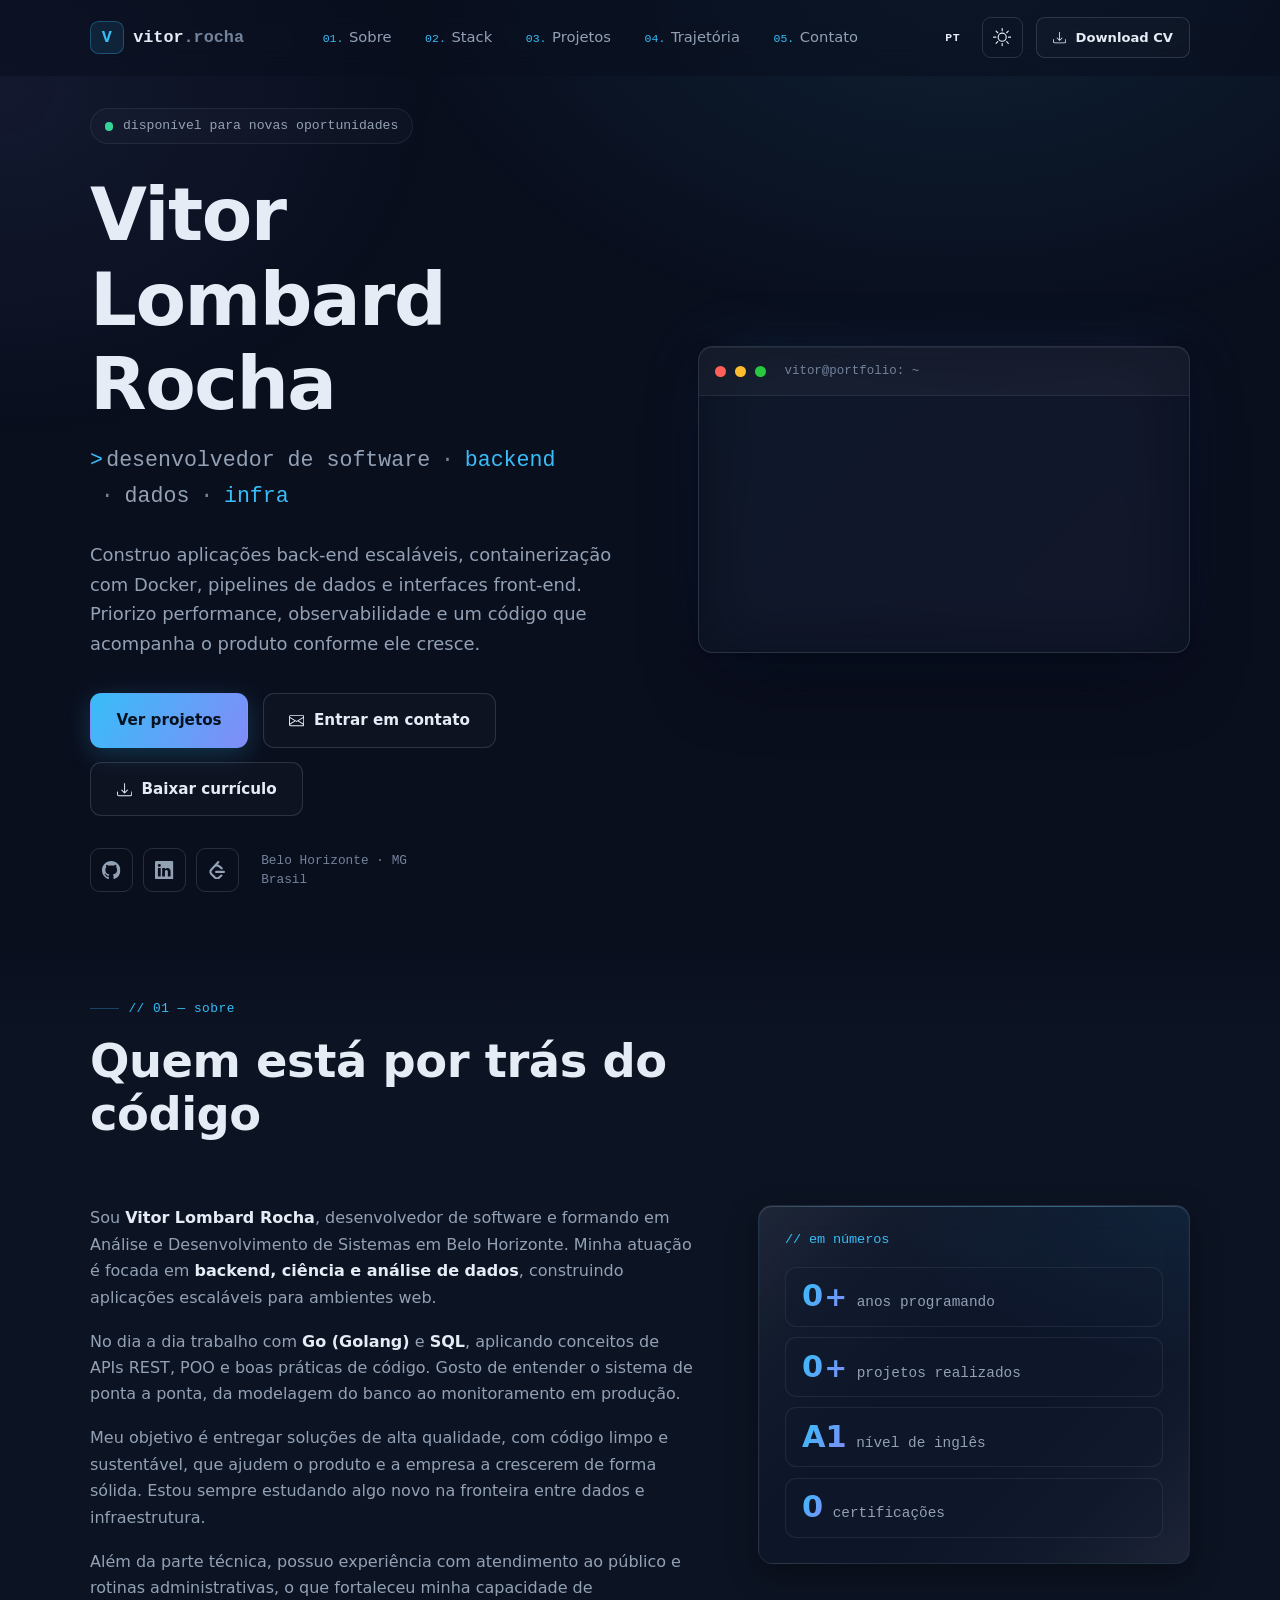
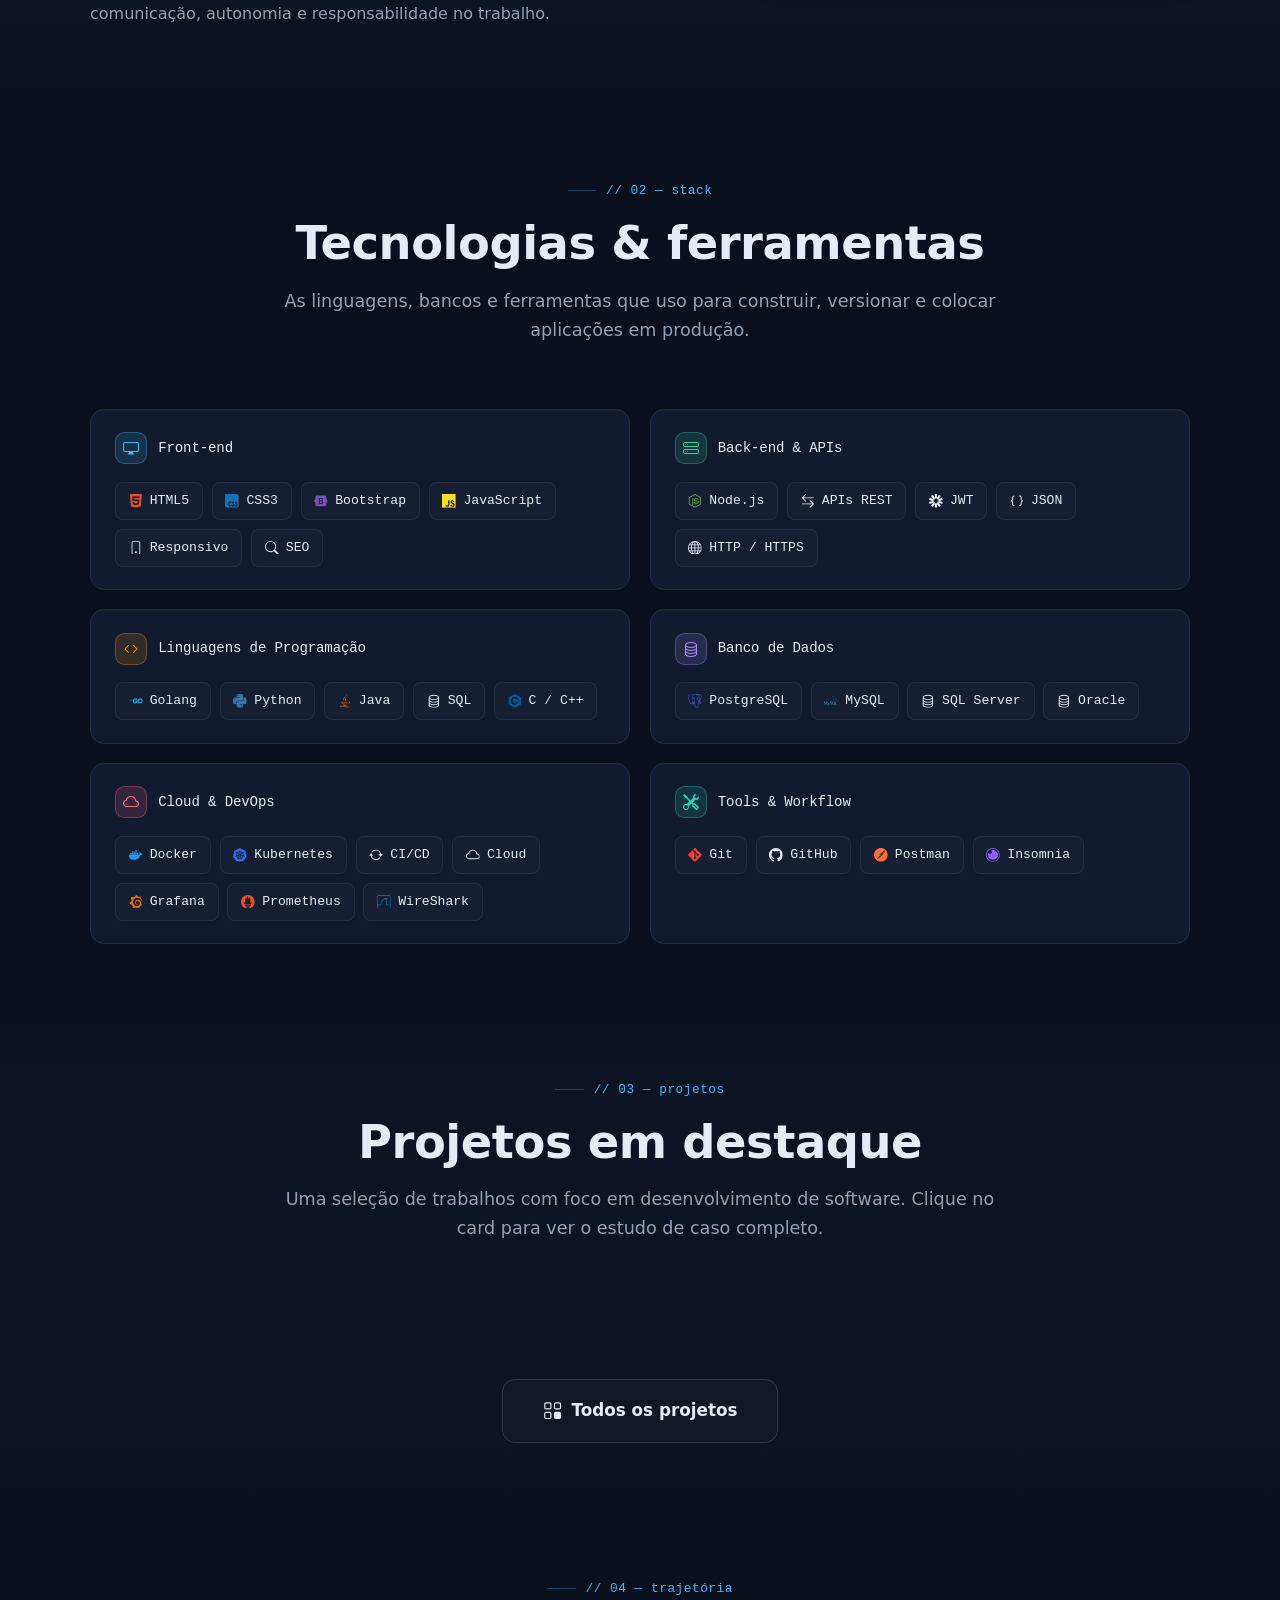
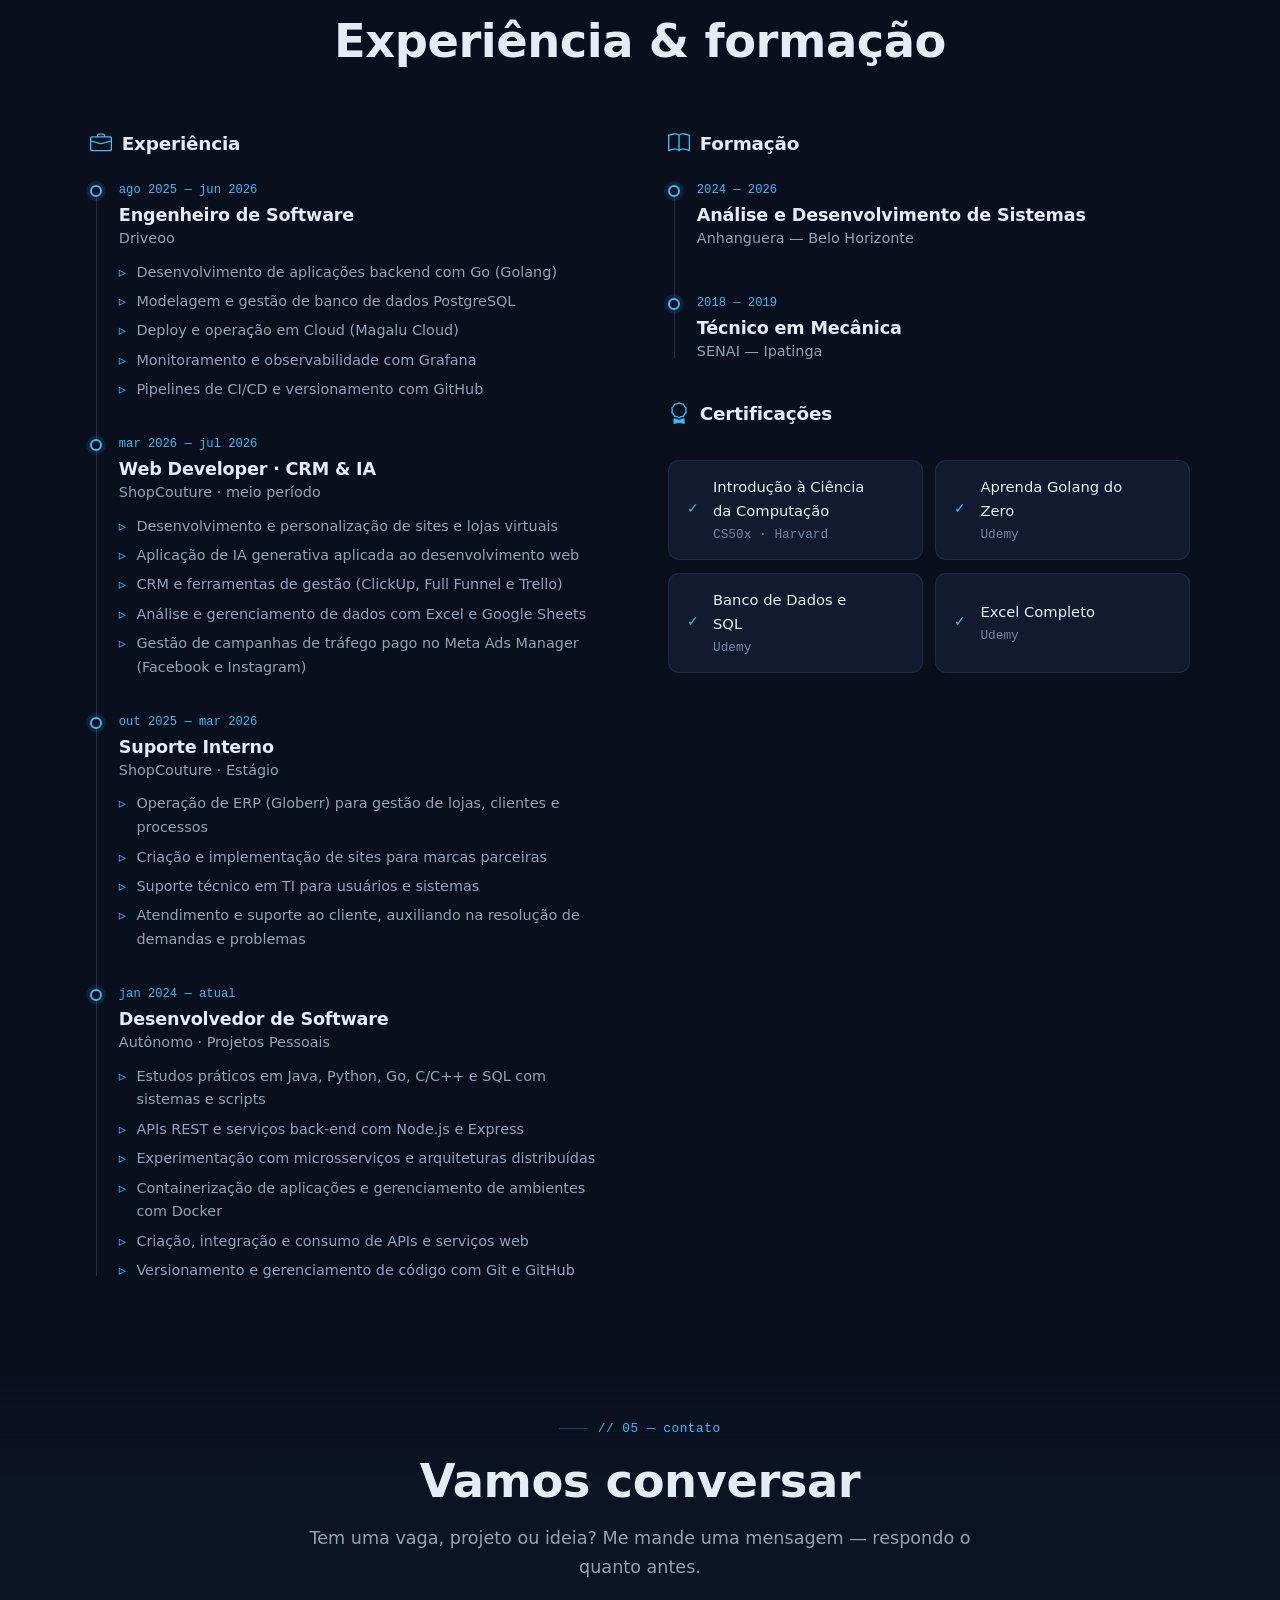
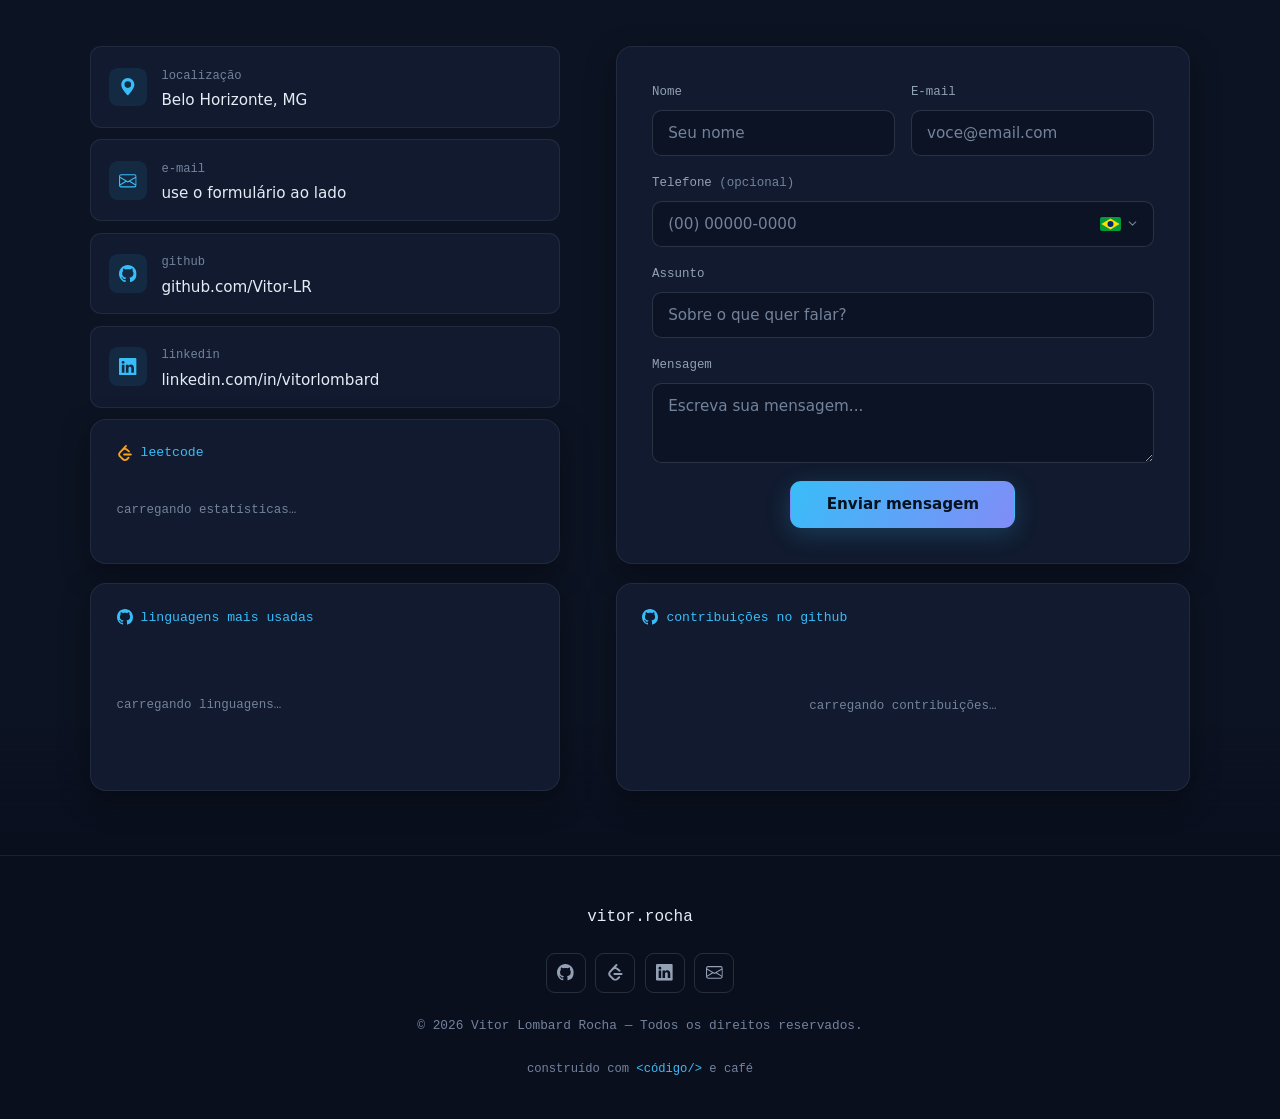
==== index.html @ ed498ab5 "transicao entre paginas e limpeza de codigo" ====
<!DOCTYPE html>
<html lang="pt-BR">

<head>
    <meta charset="UTF-8">
    <meta name="viewport" content="width=device-width, initial-scale=1.0">
    <meta name="theme-color" content="#0A0F1E">
    <!-- Aplica o tema salvo antes de pintar a página (evita "flash") -->
    <script>(function () { try { if (localStorage.getItem('theme') === 'light') { document.documentElement.setAttribute('data-theme', 'light'); } } catch (e) { } })();</script>
    <meta name="description"
        content="Vitor Lombard Rocha — Desenvolvedor de software com foco em backend, dados e infraestrutura. Go, Python, PostgreSQL, Docker, CI/CD e Cloud. Veja projetos e entre em contato.">
    <meta name="author" content="Vitor Lombard Rocha">

    <!-- Open Graph (preview ao compartilhar). Troque a URL/imagem ao publicar. -->
    <meta property="og:title" content="Vitor Lombard Rocha — Desenvolvedor Backend">
    <meta property="og:description" content="Conheça meus projetos e entre em contato.">
    <meta property="og:type" content="website">
    <meta property="og:locale" content="pt_BR">
    <meta property="og:url" content="https://www.vitorlombard.com.br/">
    <meta property="og:image" content="https://www.vitorlombard.com.br/assets/img/og.png">
    <meta property="og:image:width" content="1200">
    <meta property="og:image:height" content="630">
    <meta property="og:image:alt" content="Vitor Lombard Rocha — Desenvolvedor Backend">
    <meta name="twitter:card" content="summary_large_image">

    <title>Vitor Lombard Rocha — Desenvolvedor Backend</title>

    <!-- Favicon: troque por um .png/.svg seu na pasta assets/img -->
    <link rel="icon" type="image/png" href="assets/img/favicon.png">
    <link rel="apple-touch-icon" href="assets/img/apple-touch-icon.png">
    <!-- TROCAR o domínio ao publicar -->
    <link rel="canonical" href="https://www.vitorlombard.com.br/">

    <!-- Fontes: Space Grotesk (display) · Inter (corpo) · JetBrains Mono (código) -->
    <!-- Fontes auto-hospedadas: preload só dos pesos críticos da dobra -->
    <link rel="preload" href="assets/fonts/space-grotesk-700.woff2" as="font" type="font/woff2" crossorigin>
    <link rel="preload" href="assets/fonts/inter-400.woff2" as="font" type="font/woff2" crossorigin>
    <link rel="preload" href="assets/fonts/jetbrains-mono-600.woff2" as="font" type="font/woff2" crossorigin>

    <link rel="stylesheet" href="assets/css/style.css">
    <!-- Transição entre páginas: fica no <head> e SEM defer de propósito.
         O evento pagereveal dispara no primeiro render da página; um script
         com defer pode rodar depois disso e perder o evento. -->
    <script src="assets/js/page-transitions.js"></script>

    <!-- Dados estruturados (SEO rico) — schema.org/Person -->
    <script type="application/ld+json">
{
    "@context": "https://schema.org",
    "@type": "Person",
    "name": "Vitor Lombard Rocha",
    "url": "https://www.vitorlombard.com.br/",
    "image": "https://www.vitorlombard.com.br/assets/img/og.png",
    "jobTitle": "Desenvolvedor de Software (Backend)",
    "description": "Desenvolvedor de software com foco em backend, dados e infraestrutura. Go, Python, PostgreSQL, Docker, CI/CD e Cloud.",
    "address": {
        "@type": "PostalAddress",
        "addressLocality": "Belo Horizonte",
        "addressRegion": "MG",
        "addressCountry": "BR"
    },
    "alumniOf": {
        "@type": "CollegeOrUniversity",
        "name": "Anhanguera — Belo Horizonte"
    },
    "knowsAbout": [
        "Go",
        "PostgreSQL",
        "Docker",
        "Kubernetes",
        "CI/CD",
        "Cloud",
        "Grafana",
        "Prometheus",
        "Python",
        "SQL"
    ],
    "sameAs": [
        "https://github.com/Vitor-LR",
        "https://www.linkedin.com/in/vitorlombard/",
        "https://leetcode.com/u/Vitor-LR/"
    ]
}
    </script>
</head>

<body>

    <!-- ============================================================
         SPRITE SVG — ícones reutilizáveis via <use href="#i-...">.
         Definidos uma vez; evita biblioteca de ícones externa.
         (Paths: Bootstrap Icons / Lucide, MIT.)
         ============================================================ -->
    <svg width="0" height="0" style="position:absolute" aria-hidden="true" focusable="false">
        <symbol id="i-list" viewBox="0 0 16 16">
            <path fill="currentColor"
                d="M2.5 12a.5.5 0 0 1 .5-.5h10a.5.5 0 0 1 0 1H3a.5.5 0 0 1-.5-.5m0-4a.5.5 0 0 1 .5-.5h10a.5.5 0 0 1 0 1H3a.5.5 0 0 1-.5-.5m0-4a.5.5 0 0 1 .5-.5h10a.5.5 0 0 1 0 1H3a.5.5 0 0 1-.5-.5" />
        </symbol>
        <symbol id="i-x" viewBox="0 0 16 16">
            <path fill="currentColor"
                d="M4.646 4.646a.5.5 0 0 1 .708 0L8 7.293l2.646-2.647a.5.5 0 0 1 .708.708L8.707 8l2.647 2.646a.5.5 0 0 1-.708.708L8 8.707l-2.646 2.647a.5.5 0 0 1-.708-.708L7.293 8 4.646 5.354a.5.5 0 0 1 0-.708" />
        </symbol>
        <symbol id="i-check" viewBox="0 0 16 16">
            <path fill="currentColor"
                d="M13.854 3.646a.5.5 0 0 1 0 .708l-7 7a.5.5 0 0 1-.708 0l-3.5-3.5a.5.5 0 1 1 .708-.708L6.5 10.293l6.646-6.647a.5.5 0 0 1 .708 0" />
        </symbol>
        <symbol id="i-github" viewBox="0 0 16 16">
            <path fill="currentColor"
                d="M8 0C3.58 0 0 3.58 0 8c0 3.54 2.29 6.53 5.47 7.59.4.07.55-.17.55-.38 0-.19-.01-.82-.01-1.49-2.01.37-2.53-.49-2.69-.94-.09-.23-.48-.94-.82-1.13-.28-.15-.68-.52-.01-.53.63-.01 1.08.58 1.23.82.72 1.21 1.87.87 2.33.66.07-.52.28-.87.51-1.07-1.78-.2-3.64-.89-3.64-3.95 0-.87.31-1.59.82-2.15-.08-.2-.36-1.02.08-2.12 0 0 .67-.21 2.2.82.64-.18 1.32-.27 2-.27.68 0 1.36.09 2 .27 1.53-1.04 2.2-.82 2.2-.82.44 1.1.16 1.92.08 2.12.51.56.82 1.27.82 2.15 0 3.07-1.87 3.75-3.65 3.95.29.25.54.73.54 1.48 0 1.07-.01 1.93-.01 2.2 0 .21.15.46.55.38A8.01 8.01 0 0 0 16 8c0-4.42-3.58-8-8-8" />
        </symbol>
        <symbol id="i-linkedin" viewBox="0 0 16 16">
            <path fill="currentColor"
                d="M0 1.146C0 .513.526 0 1.175 0h13.65C15.474 0 16 .513 16 1.146v13.708c0 .633-.526 1.146-1.175 1.146H1.175C.526 16 0 15.487 0 14.854zm4.943 12.248V6.169H2.542v7.225zm-1.2-8.212c.837 0 1.358-.554 1.358-1.248-.015-.709-.52-1.248-1.342-1.248S2.4 3.226 2.4 3.934c0 .694.521 1.248 1.327 1.248zm4.908 8.212V9.359c0-.216.016-.432.08-.586.173-.431.568-.878 1.232-.878.869 0 1.216.662 1.216 1.634v3.865h2.401V9.25c0-2.22-1.184-3.252-2.764-3.252-1.274 0-1.845.7-2.165 1.193v.025h-.016l.016-.025V6.169h-2.4c.03.678 0 7.225 0 7.225z" />
        </symbol>
        <symbol id="i-whatsapp" viewBox="0 0 16 16">
            <path fill="currentColor"
                d="M13.601 2.326A7.85 7.85 0 0 0 7.994 0C3.627 0 .068 3.558.064 7.926c0 1.399.366 2.76 1.057 3.965L0 16l4.204-1.102a7.9 7.9 0 0 0 3.79.965h.004c4.368 0 7.926-3.558 7.93-7.93A7.9 7.9 0 0 0 13.6 2.326zM7.994 14.521a6.6 6.6 0 0 1-3.356-.92l-.24-.144-2.494.654.666-2.433-.156-.251a6.56 6.56 0 0 1-1.007-3.505c0-3.626 2.957-6.584 6.591-6.584a6.56 6.56 0 0 1 4.66 1.931 6.56 6.56 0 0 1 1.928 4.66c-.004 3.639-2.961 6.592-6.592 6.592m3.615-4.934c-.197-.099-1.17-.578-1.353-.646-.182-.065-.315-.099-.445.099-.133.197-.513.646-.627.775-.114.133-.232.148-.43.05-.197-.1-.836-.308-1.592-.985-.59-.525-.985-1.175-1.103-1.372-.114-.198-.011-.304.088-.403.087-.088.197-.232.296-.346.1-.114.133-.198.198-.33.065-.134.034-.248-.015-.347-.05-.099-.444-1.073-.612-1.468-.16-.389-.323-.335-.445-.34-.114-.007-.247-.007-.38-.007a.73.73 0 0 0-.529.247c-.182.198-.691.677-.691 1.651 0 .974.71 1.916.81 2.049.098.133 1.394 2.132 3.383 2.992.47.205.84.326 1.129.418.475.152.904.129 1.246.08.38-.058 1.171-.48 1.338-.943.164-.464.164-.86.114-.943-.049-.084-.182-.133-.38-.232" />
        </symbol>
        <symbol id="i-envelope" viewBox="0 0 16 16">
            <path fill="currentColor"
                d="M0 4a2 2 0 0 1 2-2h12a2 2 0 0 1 2 2v8a2 2 0 0 1-2 2H2a2 2 0 0 1-2-2zm2-1a1 1 0 0 0-1 1v.217l7 4.2 7-4.2V4a1 1 0 0 0-1-1zm13 2.383-4.708 2.825L15 11.105zm-.034 6.876-5.64-3.471L8 9.583l-1.326-.795-5.64 3.47A1 1 0 0 0 2 13h12a1 1 0 0 0 .966-.741M1 11.105l4.708-2.897L1 5.383z" />
        </symbol>
        <symbol id="i-arrow-up-right" viewBox="0 0 16 16">
            <path fill="currentColor" fill-rule="evenodd"
                d="M14 2.5a.5.5 0 0 0-.5-.5h-6a.5.5 0 0 0 0 1h4.793L2.146 13.146a.5.5 0 0 0 .708.708L13 3.707V8.5a.5.5 0 0 0 1 0z" />
        </symbol>
        <symbol id="i-arrow-left" viewBox="0 0 16 16">
            <path fill="currentColor" fill-rule="evenodd"
                d="M15 8a.5.5 0 0 0-.5-.5H2.707l3.147-3.146a.5.5 0 1 0-.708-.708l-4 4a.5.5 0 0 0 0 .708l4 4a.5.5 0 0 0 .708-.708L2.707 8.5H14.5A.5.5 0 0 0 15 8" />
        </symbol>
        <symbol id="i-download" viewBox="0 0 16 16">
            <path fill="currentColor"
                d="M.5 9.9a.5.5 0 0 1 .5.5v2.5a1 1 0 0 0 1 1h12a1 1 0 0 0 1-1v-2.5a.5.5 0 0 1 1 0v2.5a2 2 0 0 1-2 2H2a2 2 0 0 1-2-2v-2.5a.5.5 0 0 1 .5-.5" />
            <path fill="currentColor"
                d="M7.646 11.854a.5.5 0 0 0 .708 0l3-3a.5.5 0 0 0-.708-.708L8.5 10.293V1.5a.5.5 0 0 0-1 0v8.793L5.354 8.146a.5.5 0 1 0-.708.708z" />
        </symbol>
        <symbol id="i-code" viewBox="0 0 16 16">
            <path fill="currentColor"
                d="M5.854 4.854a.5.5 0 1 0-.708-.708l-3.5 3.5a.5.5 0 0 0 0 .708l3.5 3.5a.5.5 0 0 0 .708-.708L2.707 8zm4.292 0a.5.5 0 0 1 .708-.708l3.5 3.5a.5.5 0 0 1 0 .708l-3.5 3.5a.5.5 0 0 1-.708-.708L13.293 8z" />
        </symbol>
        <symbol id="i-sun" viewBox="0 0 16 16">
            <path fill="currentColor"
                d="M8 11a3 3 0 1 1 0-6 3 3 0 0 1 0 6m0 1a4 4 0 1 0 0-8 4 4 0 0 0 0 8M8 0a.5.5 0 0 1 .5.5v2a.5.5 0 0 1-1 0v-2A.5.5 0 0 1 8 0m0 13a.5.5 0 0 1 .5.5v2a.5.5 0 0 1-1 0v-2A.5.5 0 0 1 8 13m8-5a.5.5 0 0 1-.5.5h-2a.5.5 0 0 1 0-1h2a.5.5 0 0 1 .5.5M3 8a.5.5 0 0 1-.5.5h-2a.5.5 0 0 1 0-1h2A.5.5 0 0 1 3 8m10.657-5.657a.5.5 0 0 1 0 .707l-1.414 1.415a.5.5 0 1 1-.707-.708l1.414-1.414a.5.5 0 0 1 .707 0m-9.193 9.193a.5.5 0 0 1 0 .707L3.05 13.657a.5.5 0 0 1-.707-.707l1.414-1.414a.5.5 0 0 1 .707 0m9.193 2.121a.5.5 0 0 1-.707 0l-1.414-1.414a.5.5 0 0 1 .707-.707l1.414 1.414a.5.5 0 0 1 0 .707M4.464 4.465a.5.5 0 0 1-.707 0L2.343 3.05a.5.5 0 1 1 .707-.707l1.414 1.414a.5.5 0 0 1 0 .708" />
        </symbol>
        <symbol id="i-moon" viewBox="0 0 16 16">
            <path fill="currentColor"
                d="M6 .278a.77.77 0 0 1 .08.858 7.2 7.2 0 0 0-.878 3.46c0 4.021 3.278 7.277 7.318 7.277q.792-.001 1.533-.16a.79.79 0 0 1 .81.316.73.73 0 0 1-.031.893A8.35 8.35 0 0 1 8.344 16C3.734 16 0 12.286 0 7.71 0 4.266 2.114 1.312 5.124.06A.75.75 0 0 1 6 .278M4.858 1.311A7.27 7.27 0 0 0 1.025 7.71c0 4.02 3.279 7.276 7.319 7.276a7.32 7.32 0 0 0 5.205-2.162q-.506.063-1.029.063c-4.61 0-8.343-3.714-8.343-8.29 0-1.167.242-2.278.681-3.286" />
            <path fill="currentColor"
                d="M10.794 3.148a.217.217 0 0 1 .412 0l.387 1.162c.173.518.579.924 1.097 1.097l1.162.387a.217.217 0 0 1 0 .412l-1.162.387a1.73 1.73 0 0 0-1.097 1.097l-.387 1.162a.217.217 0 0 1-.412 0l-.387-1.162A1.73 1.73 0 0 0 9.31 6.593l-1.162-.387a.217.217 0 0 1 0-.412l1.162-.387a1.73 1.73 0 0 0 1.097-1.097zM13.863.099a.145.145 0 0 1 .274 0l.258.774c.115.346.386.617.732.732l.774.258a.145.145 0 0 1 0 .274l-.774.258a1.16 1.16 0 0 0-.732.732l-.258.774a.145.145 0 0 1-.274 0l-.258-.774a1.16 1.16 0 0 0-.732-.732l-.774-.258a.145.145 0 0 1 0-.274l.774-.258c.346-.115.617-.386.732-.732z" />
        </symbol>
        <symbol id="i-book" viewBox="0 0 16 16">
            <path fill="currentColor"
                d="M1 2.828c.885-.37 2.154-.769 3.388-.893 1.33-.134 2.458.063 3.112.752v9.746c-.935-.53-2.12-.603-3.213-.493-1.18.12-2.37.461-3.287.811zm7.5-.141c.654-.689 1.782-.886 3.112-.752 1.234.124 2.503.523 3.388.893v9.923c-.918-.35-2.107-.692-3.287-.81-1.094-.111-2.278-.039-3.213.492zM8 1.783C7.015.936 5.587.81 4.287.94c-1.514.153-3.042.672-3.994 1.105A.5.5 0 0 0 0 2.5v11a.5.5 0 0 0 .707.455c.882-.4 2.303-.881 3.68-1.02 1.409-.142 2.59.087 3.223.877a.5.5 0 0 0 .78 0c.633-.79 1.814-1.019 3.222-.877 1.378.139 2.8.62 3.681 1.02A.5.5 0 0 0 16 13.5v-11a.5.5 0 0 0-.293-.455c-.952-.433-2.48-.952-3.994-1.105C10.413.809 8.985.936 8 1.783" />
        </symbol>
        <symbol id="i-briefcase" viewBox="0 0 16 16">
            <path fill="currentColor"
                d="M6.5 1A1.5 1.5 0 0 0 5 2.5V3H1.5A1.5 1.5 0 0 0 0 4.5v8A1.5 1.5 0 0 0 1.5 14h13a1.5 1.5 0 0 0 1.5-1.5v-8A1.5 1.5 0 0 0 14.5 3H11v-.5A1.5 1.5 0 0 0 9.5 1zm0 1h3a.5.5 0 0 1 .5.5V3H6v-.5a.5.5 0 0 1 .5-.5m1.886 6.914L15 7.151V12.5a.5.5 0 0 1-.5.5h-13a.5.5 0 0 1-.5-.5V7.15l6.614 1.764a1.5 1.5 0 0 0 .772 0M1.5 4h13a.5.5 0 0 1 .5.5v1.616L8.129 7.948a.5.5 0 0 1-.258 0L1 6.116V4.5a.5.5 0 0 1 .5-.5" />
        </symbol>
        <symbol id="i-award" viewBox="0 0 16 16">
            <path fill="currentColor"
                d="M9.669.864 8 0 6.331.864l-1.858.282-.842 1.68-1.337 1.32L2.6 6l-.306 1.854 1.337 1.32.842 1.68 1.858.282L8 12l1.669-.864 1.858-.282.842-1.68 1.337-1.32L13.4 6l.306-1.854-1.337-1.32-.842-1.68zm1.196 1.193.684 1.365 1.086 1.072L12.387 6l.248 1.506-1.086 1.072-.684 1.365-1.51.229L8 10.874l-1.355-.702-1.51-.229-.684-1.365-1.086-1.072L3.614 6l-.25-1.506 1.087-1.072.684-1.365 1.51-.229L8 1.126l1.356.702z" />
            <path fill="currentColor" d="M4 11.794V16l4-1 4 1v-4.206l-2.018.306L8 13.126 6.018 12.1z" />
        </symbol>
        <symbol id="i-geo" viewBox="0 0 16 16">
            <path fill="currentColor"
                d="M8 16s6-5.686 6-10A6 6 0 0 0 2 6c0 4.314 6 10 6 10m0-7a3 3 0 1 1 0-6 3 3 0 0 1 0 6" />
        </symbol>
        <symbol id="i-grid" viewBox="0 0 16 16">
            <path fill="currentColor"
                d="M1 2.5A1.5 1.5 0 0 1 2.5 1h3A1.5 1.5 0 0 1 7 2.5v3A1.5 1.5 0 0 1 5.5 7h-3A1.5 1.5 0 0 1 1 5.5zM2.5 2a.5.5 0 0 0-.5.5v3a.5.5 0 0 0 .5.5h3a.5.5 0 0 0 .5-.5v-3a.5.5 0 0 0-.5-.5zM9 2.5A1.5 1.5 0 0 1 10.5 1h3A1.5 1.5 0 0 1 15 2.5v3A1.5 1.5 0 0 1 13.5 7h-3A1.5 1.5 0 0 1 9 5.5zm1.5-.5a.5.5 0 0 0-.5.5v3a.5.5 0 0 0 .5.5h3a.5.5 0 0 0 .5-.5v-3a.5.5 0 0 0-.5-.5zM1 10.5A1.5 1.5 0 0 1 2.5 9h3A1.5 1.5 0 0 1 7 10.5v3A1.5 1.5 0 0 1 5.5 15h-3A1.5 1.5 0 0 1 1 13.5zm1.5-.5a.5.5 0 0 0-.5.5v3a.5.5 0 0 0 .5.5h3a.5.5 0 0 0 .5-.5v-3a.5.5 0 0 0-.5-.5zM9 10.5A1.5 1.5 0 0 1 10.5 9h3a1.5 1.5 0 0 1 1.5 1.5v3a1.5 1.5 0 0 1-1.5 1.5h-3A1.5 1.5 0 0 1 9 13.5z" />
        </symbol>
        <!-- Logos de tecnologias (Simple Icons, CC0) -->
        <symbol id="si-go" viewBox="0 0 24 24">
            <path fill="currentColor"
                d="M1.811 10.231c-.047 0-.058-.023-.035-.059l.246-.315c.023-.035.081-.058.128-.058h4.172c.046 0 .058.035.035.07l-.199.303c-.023.036-.082.07-.117.07zM.047 11.306c-.047 0-.059-.023-.035-.058l.245-.316c.023-.035.082-.058.129-.058h5.328c.047 0 .07.035.058.07l-.093.28c-.012.047-.058.07-.105.07zm2.828 1.075c-.047 0-.059-.035-.035-.07l.163-.292c.023-.035.07-.07.117-.07h2.337c.047 0 .07.035.07.082l-.023.28c0 .047-.047.082-.082.082zm12.129-2.36c-.736.187-1.239.327-1.963.514-.176.046-.187.058-.34-.117-.174-.199-.303-.327-.548-.444-.737-.362-1.45-.257-2.115.175-.795.514-1.204 1.274-1.192 2.22.011.935.654 1.706 1.577 1.835.795.105 1.46-.175 1.987-.77.105-.13.198-.27.315-.434H10.47c-.245 0-.304-.152-.222-.35.152-.362.432-.97.596-1.274a.315.315 0 01.292-.187h4.253c-.023.316-.023.631-.07.947a4.983 4.983 0 01-.958 2.29c-.841 1.11-1.94 1.8-3.33 1.986-1.145.152-2.209-.07-3.143-.77-.865-.655-1.356-1.52-1.484-2.595-.152-1.274.222-2.419.993-3.424.83-1.086 1.928-1.776 3.272-2.02 1.098-.2 2.15-.07 3.096.571.62.41 1.063.97 1.356 1.648.07.105.023.164-.117.2m3.868 6.461c-1.064-.024-2.034-.328-2.852-1.029a3.665 3.665 0 01-1.262-2.255c-.21-1.32.152-2.489.947-3.529.853-1.122 1.881-1.706 3.272-1.95 1.192-.21 2.314-.095 3.33.595.923.63 1.496 1.484 1.648 2.605.198 1.578-.257 2.863-1.344 3.962-.771.783-1.718 1.273-2.805 1.495-.315.06-.63.07-.934.106zm2.78-4.72c-.011-.153-.011-.27-.034-.387-.21-1.157-1.274-1.81-2.384-1.554-1.087.245-1.788.935-2.045 2.033-.21.912.234 1.835 1.075 2.21.643.28 1.285.244 1.905-.07.923-.48 1.425-1.228 1.484-2.233z" />
        </symbol>
        <symbol id="si-python" viewBox="0 0 24 24">
            <path fill="currentColor"
                d="M14.25.18l.9.2.73.26.59.3.45.32.34.34.25.34.16.33.1.3.04.26.02.2-.01.13V8.5l-.05.63-.13.55-.21.46-.26.38-.3.31-.33.25-.35.19-.35.14-.33.1-.3.07-.26.04-.21.02H8.77l-.69.05-.59.14-.5.22-.41.27-.33.32-.27.35-.2.36-.15.37-.1.35-.07.32-.04.27-.02.21v3.06H3.17l-.21-.03-.28-.07-.32-.12-.35-.18-.36-.26-.36-.36-.35-.46-.32-.59-.28-.73-.21-.88-.14-1.05-.05-1.23.06-1.22.16-1.04.24-.87.32-.71.36-.57.4-.44.42-.33.42-.24.4-.16.36-.1.32-.05.24-.01h.16l.06.01h8.16v-.83H6.18l-.01-2.75-.02-.37.05-.34.11-.31.17-.28.25-.26.31-.23.38-.2.44-.18.51-.15.58-.12.64-.1.71-.06.77-.04.84-.02 1.27.05zm-6.3 1.98l-.23.33-.08.41.08.41.23.34.33.22.41.09.41-.09.33-.22.23-.34.08-.41-.08-.41-.23-.33-.33-.22-.41-.09-.41.09zm13.09 3.95l.28.06.32.12.35.18.36.27.36.35.35.47.32.59.28.73.21.88.14 1.04.05 1.23-.06 1.23-.16 1.04-.24.86-.32.71-.36.57-.4.45-.42.33-.42.24-.4.16-.36.09-.32.05-.24.02-.16-.01h-8.22v.82h5.84l.01 2.76.02.36-.05.34-.11.31-.17.29-.25.25-.31.24-.38.2-.44.17-.51.15-.58.13-.64.09-.71.07-.77.04-.84.01-1.27-.04-1.07-.14-.9-.2-.73-.25-.59-.3-.45-.33-.34-.34-.25-.34-.16-.33-.1-.3-.04-.25-.02-.2.01-.13v-5.34l.05-.64.13-.54.21-.46.26-.38.3-.32.33-.24.35-.2.35-.14.33-.1.3-.06.26-.04.21-.02.13-.01h5.84l.69-.05.59-.14.5-.21.41-.28.33-.32.27-.35.2-.36.15-.36.1-.35.07-.32.04-.28.02-.21V6.07h2.09l.14.01zm-6.47 14.25l-.23.33-.08.41.08.41.23.33.33.23.41.08.41-.08.33-.23.23-.33.08-.41-.08-.41-.23-.33-.33-.23-.41-.08-.41.08z" />
        </symbol>
        <symbol id="si-javascript" viewBox="0 0 24 24">
            <path fill="currentColor"
                d="M0 0h24v24H0V0zm22.034 18.276c-.175-1.095-.888-2.015-3.003-2.873-.736-.345-1.554-.585-1.797-1.14-.091-.33-.105-.51-.046-.705.15-.646.915-.84 1.515-.66.39.12.75.42.976.9 1.034-.676 1.034-.676 1.755-1.125-.27-.42-.404-.601-.586-.78-.63-.705-1.469-1.065-2.834-1.034l-.705.089c-.676.165-1.32.525-1.71 1.005-1.14 1.291-.811 3.541.569 4.471 1.365 1.02 3.361 1.244 3.616 2.205.24 1.17-.87 1.545-1.966 1.41-.811-.18-1.26-.586-1.755-1.336l-1.83 1.051c.21.48.45.689.81 1.109 1.74 1.756 6.09 1.666 6.871-1.004.029-.09.24-.705.074-1.65l.046.067zm-8.983-7.245h-2.248c0 1.938-.009 3.864-.009 5.805 0 1.232.063 2.363-.138 2.711-.33.689-1.18.601-1.566.48-.396-.196-.597-.466-.83-.855-.063-.105-.11-.196-.127-.196l-1.825 1.125c.305.63.75 1.172 1.324 1.517.855.51 2.004.675 3.207.405.783-.226 1.458-.691 1.811-1.411.51-.93.402-2.07.397-3.346.012-2.054 0-4.109 0-6.179l.004-.056z" />
        </symbol>
        <symbol id="si-nodejs" viewBox="0 0 24 24">
            <path fill="currentColor"
                d="M11.998,24c-0.321,0-0.641-0.084-0.922-0.247l-2.936-1.737c-0.438-0.245-0.224-0.332-0.08-0.383 c0.585-0.203,0.703-0.25,1.328-0.604c0.065-0.037,0.151-0.023,0.218,0.017l2.256,1.339c0.082,0.045,0.197,0.045,0.272,0l8.795-5.076 c0.082-0.047,0.134-0.141,0.134-0.238V6.921c0-0.099-0.053-0.192-0.137-0.242l-8.791-5.072c-0.081-0.047-0.189-0.047-0.271,0 L3.075,6.68C2.99,6.729,2.936,6.825,2.936,6.921v10.15c0,0.097,0.054,0.189,0.139,0.235l2.409,1.392 c1.307,0.654,2.108-0.116,2.108-0.89V7.787c0-0.142,0.114-0.253,0.256-0.253h1.115c0.139,0,0.255,0.112,0.255,0.253v10.021 c0,1.745-0.95,2.745-2.604,2.745c-0.508,0-0.909,0-2.026-0.551L2.28,18.675c-0.57-0.329-0.922-0.945-0.922-1.604V6.921 c0-0.659,0.353-1.275,0.922-1.603l8.795-5.082c0.557-0.315,1.296-0.315,1.848,0l8.794,5.082c0.57,0.329,0.924,0.944,0.924,1.603 v10.15c0,0.659-0.354,1.273-0.924,1.604l-8.794,5.078C12.643,23.916,12.324,24,11.998,24z M19.099,13.993 c0-1.9-1.284-2.406-3.987-2.763c-2.731-0.361-3.009-0.548-3.009-1.187c0-0.528,0.235-1.233,2.258-1.233 c1.807,0,2.473,0.389,2.747,1.607c0.024,0.115,0.129,0.199,0.247,0.199h1.141c0.071,0,0.138-0.031,0.186-0.081 c0.048-0.054,0.074-0.123,0.067-0.196c-0.177-2.098-1.571-3.076-4.388-3.076c-2.508,0-4.004,1.058-4.004,2.833 c0,1.925,1.488,2.457,3.895,2.695c2.88,0.282,3.103,0.703,3.103,1.269c0,0.983-0.789,1.402-2.642,1.402 c-2.327,0-2.839-0.584-3.011-1.742c-0.02-0.124-0.126-0.215-0.253-0.215h-1.137c-0.141,0-0.254,0.112-0.254,0.253 c0,1.482,0.806,3.248,4.655,3.248C17.501,17.007,19.099,15.91,19.099,13.993z" />
        </symbol>
        <symbol id="si-jwt" viewBox="0 0 24 24">
            <path fill="currentColor"
                d="M10.2 0v6.456L12 8.928l1.8-2.472V0zm3.6 6.456v3.072l2.904-.96L20.52 3.36l-2.928-2.136zm2.904 2.112l-1.8 2.496 2.928.936 6.144-1.992-1.128-3.432zM17.832 12l-2.928.936 1.8 2.496 6.144 1.992 1.128-3.432zm-1.128 3.432l-2.904-.96v3.072l3.792 5.232 2.928-2.136zM13.8 17.544L12 15.072l-1.8 2.472V24h3.6zm-3.6 0v-3.072l-2.904.96L3.48 20.64l2.928 2.136zm-2.904-2.112l1.8-2.496L6.168 12 .024 13.992l1.128 3.432zM6.168 12l2.928-.936-1.8-2.496-6.144-1.992-1.128 3.432zm1.128-3.432l2.904.96V6.456L6.408 1.224 3.48 3.36Z" />
        </symbol>
        <symbol id="si-postgresql" viewBox="0 0 24 24">
            <path fill="currentColor"
                d="M23.5594 14.7228a.5269.5269 0 0 0-.0563-.1191c-.139-.2632-.4768-.3418-1.0074-.2321-1.6533.3411-2.2935.1312-2.5256-.0191 1.342-2.0482 2.445-4.522 3.0411-6.8297.2714-1.0507.7982-3.5237.1222-4.7316a1.5641 1.5641 0 0 0-.1509-.235C21.6931.9086 19.8007.0248 17.5099.0005c-1.4947-.0158-2.7705.3461-3.1161.4794a9.449 9.449 0 0 0-.5159-.0816 8.044 8.044 0 0 0-1.3114-.1278c-1.1822-.0184-2.2038.2642-3.0498.8406-.8573-.3211-4.7888-1.645-7.2219.0788C.9359 2.1526.3086 3.8733.4302 6.3043c.0409.818.5069 3.334 1.2423 5.7436.4598 1.5065.9387 2.7019 1.4334 3.582.553.9942 1.1259 1.5933 1.7143 1.7895.4474.1491 1.1327.1441 1.8581-.7279.8012-.9635 1.5903-1.8258 1.9446-2.2069.4351.2355.9064.3625 1.39.3772a.0569.0569 0 0 0 .0004.0041 11.0312 11.0312 0 0 0-.2472.3054c-.3389.4302-.4094.5197-1.5002.7443-.3102.064-1.1344.2339-1.1464.8115-.0025.1224.0329.2309.0919.3268.2269.4231.9216.6097 1.015.6331 1.3345.3335 2.5044.092 3.3714-.6787-.017 2.231.0775 4.4174.3454 5.0874.2212.5529.7618 1.9045 2.4692 1.9043.2505 0 .5263-.0291.8296-.0941 1.7819-.3821 2.5557-1.1696 2.855-2.9059.1503-.8707.4016-2.8753.5388-4.1012.0169-.0703.0357-.1207.057-.1362.0007-.0005.0697-.0471.4272.0307a.3673.3673 0 0 0 .0443.0068l.2539.0223.0149.001c.8468.0384 1.9114-.1426 2.5312-.4308.6438-.2988 1.8057-1.0323 1.5951-1.6698zM2.371 11.8765c-.7435-2.4358-1.1779-4.8851-1.2123-5.5719-.1086-2.1714.4171-3.6829 1.5623-4.4927 1.8367-1.2986 4.8398-.5408 6.108-.13-.0032.0032-.0066.0061-.0098.0094-2.0238 2.044-1.9758 5.536-1.9708 5.7495-.0002.0823.0066.1989.0162.3593.0348.5873.0996 1.6804-.0735 2.9184-.1609 1.1504.1937 2.2764.9728 3.0892.0806.0841.1648.1631.2518.2374-.3468.3714-1.1004 1.1926-1.9025 2.1576-.5677.6825-.9597.5517-1.0886.5087-.3919-.1307-.813-.5871-1.2381-1.3223-.4796-.839-.9635-2.0317-1.4155-3.5126zm6.0072 5.0871c-.1711-.0428-.3271-.1132-.4322-.1772.0889-.0394.2374-.0902.4833-.1409 1.2833-.2641 1.4815-.4506 1.9143-1.0002.0992-.126.2116-.2687.3673-.4426a.3549.3549 0 0 0 .0737-.1298c.1708-.1513.2724-.1099.4369-.0417.156.0646.3078.26.3695.4752.0291.1016.0619.2945-.0452.4444-.9043 1.2658-2.2216 1.2494-3.1676 1.0128zm2.094-3.988-.0525.141c-.133.3566-.2567.6881-.3334 1.003-.6674-.0021-1.3168-.2872-1.8105-.8024-.6279-.6551-.9131-1.5664-.7825-2.5004.1828-1.3079.1153-2.4468.079-3.0586-.005-.0857-.0095-.1607-.0122-.2199.2957-.2621 1.6659-.9962 2.6429-.7724.4459.1022.7176.4057.8305.928.5846 2.7038.0774 3.8307-.3302 4.7363-.084.1866-.1633.3629-.2311.5454zm7.3637 4.5725c-.0169.1768-.0358.376-.0618.5959l-.146.4383a.3547.3547 0 0 0-.0182.1077c-.0059.4747-.054.6489-.115.8693-.0634.2292-.1353.4891-.1794 1.0575-.11 1.4143-.8782 2.2267-2.4172 2.5565-1.5155.3251-1.7843-.4968-2.0212-1.2217a6.5824 6.5824 0 0 0-.0769-.2266c-.2154-.5858-.1911-1.4119-.1574-2.5551.0165-.5612-.0249-1.9013-.3302-2.6462.0044-.2932.0106-.5909.019-.8918a.3529.3529 0 0 0-.0153-.1126 1.4927 1.4927 0 0 0-.0439-.208c-.1226-.4283-.4213-.7866-.7797-.9351-.1424-.059-.4038-.1672-.7178-.0869.067-.276.1831-.5875.309-.9249l.0529-.142c.0595-.16.134-.3257.213-.5012.4265-.9476 1.0106-2.2453.3766-5.1772-.2374-1.0981-1.0304-1.6343-2.2324-1.5098-.7207.0746-1.3799.3654-1.7088.5321a5.6716 5.6716 0 0 0-.1958.1041c.0918-1.1064.4386-3.1741 1.7357-4.4823a4.0306 4.0306 0 0 1 .3033-.276.3532.3532 0 0 0 .1447-.0644c.7524-.5706 1.6945-.8506 2.802-.8325.4091.0067.8017.0339 1.1742.081 1.939.3544 3.2439 1.4468 4.0359 2.3827.8143.9623 1.2552 1.9315 1.4312 2.4543-1.3232-.1346-2.2234.1268-2.6797.779-.9926 1.4189.543 4.1729 1.2811 5.4964.1353.2426.2522.4522.2889.5413.2403.5825.5515.9713.7787 1.2552.0696.087.1372.1714.1885.245-.4008.1155-1.1208.3825-1.0552 1.717-.0123.1563-.0423.4469-.0834.8148-.0461.2077-.0702.4603-.0994.7662zm.8905-1.6211c-.0405-.8316.2691-.9185.5967-1.0105a2.8566 2.8566 0 0 0 .135-.0406 1.202 1.202 0 0 0 .1342.103c.5703.3765 1.5823.4213 3.0068.1344-.2016.1769-.5189.3994-.9533.6011-.4098.1903-1.0957.333-1.7473.3636-.7197.0336-1.0859-.0807-1.1721-.151zm.5695-9.2712c-.0059.3508-.0542.6692-.1054 1.0017-.055.3576-.112.7274-.1264 1.1762-.0142.4368.0404.8909.0932 1.3301.1066.887.216 1.8003-.2075 2.7014a3.5272 3.5272 0 0 1-.1876-.3856c-.0527-.1276-.1669-.3326-.3251-.6162-.6156-1.1041-2.0574-3.6896-1.3193-4.7446.3795-.5427 1.3408-.5661 2.1781-.463zm.2284 7.0137a12.3762 12.3762 0 0 0-.0853-.1074l-.0355-.0444c.7262-1.1995.5842-2.3862.4578-3.4385-.0519-.4318-.1009-.8396-.0885-1.2226.0129-.4061.0666-.7543.1185-1.0911.0639-.415.1288-.8443.1109-1.3505.0134-.0531.0188-.1158.0118-.1902-.0457-.4855-.5999-1.938-1.7294-3.253-.6076-.7073-1.4896-1.4972-2.6889-2.0395.5251-.1066 1.2328-.2035 2.0244-.1859 2.0515.0456 3.6746.8135 4.8242 2.2824a.908.908 0 0 1 .0667.1002c.7231 1.3556-.2762 6.2751-2.9867 10.5405zm-8.8166-6.1162c-.025.1794-.3089.4225-.6211.4225a.5821.5821 0 0 1-.0809-.0056c-.1873-.026-.3765-.144-.5059-.3156-.0458-.0605-.1203-.178-.1055-.2844.0055-.0401.0261-.0985.0925-.1488.1182-.0894.3518-.1226.6096-.0867.3163.0441.6426.1938.6113.4186zm7.9305-.4114c.0111.0792-.049.201-.1531.3102-.0683.0717-.212.1961-.4079.2232a.5456.5456 0 0 1-.075.0052c-.2935 0-.5414-.2344-.5607-.3717-.024-.1765.2641-.3106.5611-.352.297-.0414.6111.0088.6356.1851z" />
        </symbol>
        <symbol id="si-mysql" viewBox="0 0 24 24">
            <path fill="currentColor"
                d="M16.405 5.501c-.115 0-.193.014-.274.033v.013h.014c.054.104.146.18.214.273.054.107.1.214.154.32l.014-.015c.094-.066.14-.172.14-.333-.04-.047-.046-.094-.08-.14-.04-.067-.126-.1-.18-.153zM5.77 18.695h-.927a50.854 50.854 0 00-.27-4.41h-.008l-1.41 4.41H2.45l-1.4-4.41h-.01a72.892 72.892 0 00-.195 4.41H0c.055-1.966.192-3.81.41-5.53h1.15l1.335 4.064h.008l1.347-4.064h1.095c.242 2.015.384 3.86.428 5.53zm4.017-4.08c-.378 2.045-.876 3.533-1.492 4.46-.482.716-1.01 1.073-1.583 1.073-.153 0-.34-.046-.566-.138v-.494c.11.017.24.026.386.026.268 0 .483-.075.647-.222.197-.18.295-.382.295-.605 0-.155-.077-.47-.23-.944L6.23 14.615h.91l.727 2.36c.164.536.233.91.205 1.123.4-1.064.678-2.227.835-3.483zm12.325 4.08h-2.63v-5.53h.885v4.85h1.745zm-3.32.135l-1.016-.5c.09-.076.177-.158.255-.25.433-.506.648-1.258.648-2.253 0-1.83-.718-2.746-2.155-2.746-.704 0-1.254.232-1.65.697-.43.508-.646 1.256-.646 2.245 0 .972.19 1.686.574 2.14.35.41.877.615 1.583.615.264 0 .506-.033.725-.098l1.325.772.36-.622zM15.5 17.588c-.225-.36-.337-.94-.337-1.736 0-1.393.424-2.09 1.27-2.09.443 0 .77.167.977.5.224.362.336.936.336 1.723 0 1.404-.424 2.108-1.27 2.108-.445 0-.77-.167-.978-.5zm-1.658-.425c0 .47-.172.856-.516 1.156-.344.3-.803.45-1.384.45-.543 0-1.064-.172-1.573-.515l.237-.476c.438.22.833.328 1.19.328.332 0 .593-.073.783-.22a.754.754 0 00.3-.615c0-.33-.23-.61-.648-.845-.388-.213-1.163-.657-1.163-.657-.422-.307-.632-.636-.632-1.177 0-.45.157-.81.47-1.085.315-.278.72-.415 1.22-.415.512 0 .98.136 1.4.41l-.213.476a2.726 2.726 0 00-1.064-.23c-.283 0-.502.068-.654.206a.685.685 0 00-.248.524c0 .328.234.61.666.85.393.215 1.187.67 1.187.67.433.305.648.63.648 1.168zm9.382-5.852c-.535-.014-.95.04-1.297.188-.1.04-.26.04-.274.167.055.053.063.14.11.214.08.134.218.313.346.407.14.11.28.216.427.31.26.16.555.255.81.416.145.094.293.213.44.313.073.05.12.14.214.172v-.02c-.046-.06-.06-.147-.105-.214-.067-.067-.134-.127-.2-.193a3.223 3.223 0 00-.695-.675c-.214-.146-.682-.35-.77-.595l-.013-.014c.146-.013.32-.066.46-.106.227-.06.435-.047.67-.106.106-.027.213-.06.32-.094v-.06c-.12-.12-.21-.283-.334-.395a8.867 8.867 0 00-1.104-.823c-.21-.134-.476-.22-.697-.334-.08-.04-.214-.06-.26-.127-.12-.146-.19-.34-.275-.514a17.69 17.69 0 01-.547-1.163c-.12-.262-.193-.523-.34-.763-.69-1.137-1.437-1.826-2.586-2.5-.247-.14-.543-.2-.856-.274-.167-.008-.334-.02-.5-.027-.11-.047-.216-.174-.31-.235-.38-.24-1.364-.76-1.644-.072-.18.434.267.862.422 1.082.115.153.26.328.34.5.047.116.06.235.107.356.106.294.207.622.347.897.073.14.153.287.247.413.054.073.146.107.167.227-.094.136-.1.334-.154.5-.24.757-.146 1.693.194 2.25.107.166.362.534.703.393.3-.12.234-.5.32-.835.02-.08.007-.133.048-.187v.015c.094.188.188.367.274.555.206.328.566.668.867.895.16.12.287.328.487.402v-.02h-.015c-.043-.058-.1-.086-.154-.133a3.445 3.445 0 01-.35-.4 8.76 8.76 0 01-.747-1.218c-.11-.21-.202-.436-.29-.643-.04-.08-.04-.2-.107-.24-.1.146-.247.273-.32.453-.127.288-.14.642-.188 1.01-.027.007-.014 0-.027.014-.214-.052-.287-.274-.367-.46-.2-.475-.233-1.238-.06-1.785.047-.14.247-.582.167-.716-.042-.127-.174-.2-.247-.303a2.478 2.478 0 01-.24-.427c-.16-.374-.24-.788-.414-1.162-.08-.173-.22-.354-.334-.513-.127-.18-.267-.307-.368-.52-.033-.073-.08-.194-.027-.274.014-.054.042-.075.094-.09.088-.072.335.022.422.062.247.1.455.194.662.334.094.066.195.193.315.226h.14c.214.047.455.014.655.073.355.114.675.28.962.46a5.953 5.953 0 012.085 2.286c.08.154.115.295.188.455.14.33.313.663.455.982.14.315.275.636.476.897.1.14.502.213.682.286.133.06.34.115.46.188.23.14.454.3.67.454.11.076.443.243.463.378z" />
        </symbol>
        <symbol id="si-docker" viewBox="0 0 24 24">
            <path fill="currentColor"
                d="M13.983 11.078h2.119a.186.186 0 00.186-.185V9.006a.186.186 0 00-.186-.186h-2.119a.185.185 0 00-.185.185v1.888c0 .102.083.185.185.185m-2.954-5.43h2.118a.186.186 0 00.186-.186V3.574a.186.186 0 00-.186-.185h-2.118a.185.185 0 00-.185.185v1.888c0 .102.082.185.185.185m0 2.716h2.118a.187.187 0 00.186-.186V6.29a.186.186 0 00-.186-.185h-2.118a.185.185 0 00-.185.185v1.887c0 .102.082.185.185.186m-2.93 0h2.12a.186.186 0 00.184-.186V6.29a.185.185 0 00-.185-.185H8.1a.185.185 0 00-.185.185v1.887c0 .102.083.185.185.186m-2.964 0h2.119a.186.186 0 00.185-.186V6.29a.185.185 0 00-.185-.185H5.136a.186.186 0 00-.186.185v1.887c0 .102.084.185.186.186m5.893 2.715h2.118a.186.186 0 00.186-.185V9.006a.186.186 0 00-.186-.186h-2.118a.185.185 0 00-.185.185v1.888c0 .102.082.185.185.185m-2.93 0h2.12a.185.185 0 00.184-.185V9.006a.185.185 0 00-.184-.186h-2.12a.185.185 0 00-.184.185v1.888c0 .102.083.185.185.185m-2.964 0h2.119a.185.185 0 00.185-.185V9.006a.185.185 0 00-.184-.186h-2.12a.186.186 0 00-.186.186v1.887c0 .102.084.185.186.185m-2.92 0h2.12a.185.185 0 00.184-.185V9.006a.185.185 0 00-.184-.186h-2.12a.185.185 0 00-.184.185v1.888c0 .102.082.185.185.185M23.763 9.89c-.065-.051-.672-.51-1.954-.51-.338.001-.676.03-1.01.087-.248-1.7-1.653-2.53-1.716-2.566l-.344-.199-.226.327c-.284.438-.49.922-.612 1.43-.23.97-.09 1.882.403 2.661-.595.332-1.55.413-1.744.42H.751a.751.751 0 00-.75.748 11.376 11.376 0 00.692 4.062c.545 1.428 1.355 2.48 2.41 3.124 1.18.723 3.1 1.137 5.275 1.137.983.003 1.963-.086 2.93-.266a12.248 12.248 0 003.823-1.389c.98-.567 1.86-1.288 2.61-2.136 1.252-1.418 1.998-2.997 2.553-4.4h.221c1.372 0 2.215-.549 2.68-1.009.309-.293.55-.65.707-1.046l.098-.288Z" />
        </symbol>
        <symbol id="si-kubernetes" viewBox="0 0 24 24">
            <path fill="currentColor"
                d="M10.204 14.35l.007.01-.999 2.413a5.171 5.171 0 0 1-2.075-2.597l2.578-.437.004.005a.44.44 0 0 1 .484.606zm-.833-2.129a.44.44 0 0 0 .173-.756l.002-.011L7.585 9.7a5.143 5.143 0 0 0-.73 3.255l2.514-.725.002-.009zm1.145-1.98a.44.44 0 0 0 .699-.337l.01-.005.15-2.62a5.144 5.144 0 0 0-3.01 1.442l2.147 1.523.004-.002zm.76 2.75l.723.349.722-.347.18-.78-.5-.623h-.804l-.5.623.179.779zm1.5-3.095a.44.44 0 0 0 .7.336l.008.003 2.134-1.513a5.188 5.188 0 0 0-2.992-1.442l.148 2.615.002.001zm10.876 5.97l-5.773 7.181a1.6 1.6 0 0 1-1.248.594l-9.261.003a1.6 1.6 0 0 1-1.247-.596l-5.776-7.18a1.583 1.583 0 0 1-.307-1.34L2.1 5.573c.108-.47.425-.864.863-1.073L11.305.513a1.606 1.606 0 0 1 1.385 0l8.345 3.985c.438.209.755.604.863 1.073l2.062 8.955c.108.47-.005.963-.308 1.34zm-3.289-2.057c-.042-.01-.103-.026-.145-.034-.174-.033-.315-.025-.479-.038-.35-.037-.638-.067-.895-.148-.105-.04-.18-.165-.216-.216l-.201-.059a6.45 6.45 0 0 0-.105-2.332 6.465 6.465 0 0 0-.936-2.163c.052-.047.15-.133.177-.159.008-.09.001-.183.094-.282.197-.185.444-.338.743-.522.142-.084.273-.137.415-.242.032-.024.076-.062.11-.089.24-.191.295-.52.123-.736-.172-.216-.506-.236-.745-.045-.034.027-.08.062-.111.088-.134.116-.217.23-.33.35-.246.25-.45.458-.673.609-.097.056-.239.037-.303.033l-.19.135a6.545 6.545 0 0 0-4.146-2.003l-.012-.223c-.065-.062-.143-.115-.163-.25-.022-.268.015-.557.057-.905.023-.163.061-.298.068-.475.001-.04-.001-.099-.001-.142 0-.306-.224-.555-.5-.555-.275 0-.499.249-.499.555l.001.014c0 .041-.002.092 0 .128.006.177.044.312.067.475.042.348.078.637.056.906a.545.545 0 0 1-.162.258l-.012.211a6.424 6.424 0 0 0-4.166 2.003 8.373 8.373 0 0 1-.18-.128c-.09.012-.18.04-.297-.029-.223-.15-.427-.358-.673-.608-.113-.12-.195-.234-.329-.349-.03-.026-.077-.062-.111-.088a.594.594 0 0 0-.348-.132.481.481 0 0 0-.398.176c-.172.216-.117.546.123.737l.007.005.104.083c.142.105.272.159.414.242.299.185.546.338.743.522.076.082.09.226.1.288l.16.143a6.462 6.462 0 0 0-1.02 4.506l-.208.06c-.055.072-.133.184-.215.217-.257.081-.546.11-.895.147-.164.014-.305.006-.48.039-.037.007-.09.02-.133.03l-.004.002-.007.002c-.295.071-.484.342-.423.608.061.267.349.429.645.365l.007-.001.01-.003.129-.029c.17-.046.294-.113.448-.172.33-.118.604-.217.87-.256.112-.009.23.069.288.101l.217-.037a6.5 6.5 0 0 0 2.88 3.596l-.09.218c.033.084.069.199.044.282-.097.252-.263.517-.452.813-.091.136-.185.242-.268.399-.02.037-.045.095-.064.134-.128.275-.034.591.213.71.248.12.556-.007.69-.282v-.002c.02-.039.046-.09.062-.127.07-.162.094-.301.144-.458.132-.332.205-.68.387-.897.05-.06.13-.082.215-.105l.113-.205a6.453 6.453 0 0 0 4.609.012l.106.192c.086.028.18.042.256.155.136.232.229.507.342.84.05.156.074.295.145.457.016.037.043.09.062.129.133.276.442.402.69.282.247-.118.341-.435.213-.71-.02-.039-.045-.096-.065-.134-.083-.156-.177-.261-.268-.398-.19-.296-.346-.541-.443-.793-.04-.13.007-.21.038-.294-.018-.022-.059-.144-.083-.202a6.499 6.499 0 0 0 2.88-3.622c.064.01.176.03.213.038.075-.05.144-.114.28-.104.266.039.54.138.87.256.154.06.277.128.448.173.036.01.088.019.13.028l.009.003.007.001c.297.064.584-.098.645-.365.06-.266-.128-.537-.423-.608zM16.4 9.701l-1.95 1.746v.005a.44.44 0 0 0 .173.757l.003.01 2.526.728a5.199 5.199 0 0 0-.108-1.674A5.208 5.208 0 0 0 16.4 9.7zm-4.013 5.325a.437.437 0 0 0-.404-.232.44.44 0 0 0-.372.233h-.002l-1.268 2.292a5.164 5.164 0 0 0 3.326.003l-1.27-2.296h-.01zm1.888-1.293a.44.44 0 0 0-.27.036.44.44 0 0 0-.214.572l-.003.004 1.01 2.438a5.15 5.15 0 0 0 2.081-2.615l-2.6-.44-.004.005z" />
        </symbol>
        <symbol id="si-grafana" viewBox="0 0 24 24">
            <path fill="currentColor"
                d="M23.02 10.59a8.578 8.578 0 0 0-.862-3.034 8.911 8.911 0 0 0-1.789-2.445c.337-1.342-.413-2.505-.413-2.505-1.292-.08-2.113.4-2.416.62-.052-.02-.102-.044-.154-.064-.22-.089-.446-.172-.677-.247-.231-.073-.47-.14-.711-.197a9.867 9.867 0 0 0-.875-.161C14.557.753 12.94 0 12.94 0c-1.804 1.145-2.147 2.744-2.147 2.744l-.018.093c-.098.029-.2.057-.298.088-.138.042-.275.094-.413.143-.138.055-.275.107-.41.166a8.869 8.869 0 0 0-1.557.87l-.063-.029c-2.497-.955-4.716.195-4.716.195-.203 2.658.996 4.33 1.235 4.636a11.608 11.608 0 0 0-.607 2.635C1.636 12.677.953 15.014.953 15.014c1.926 2.214 4.171 2.351 4.171 2.351.003-.002.006-.002.006-.005.285.509.615.994.986 1.446.156.19.32.371.488.548-.704 2.009.099 3.68.099 3.68 2.144.08 3.553-.937 3.849-1.173a9.784 9.784 0 0 0 3.164.501h.08l.055-.003.107-.002.103-.005.003.002c1.01 1.44 2.788 1.646 2.788 1.646 1.264-1.332 1.337-2.653 1.337-2.94v-.058c0-.02-.003-.039-.003-.06.265-.187.52-.387.758-.6a7.875 7.875 0 0 0 1.415-1.7c1.43.083 2.437-.885 2.437-.885-.236-1.49-1.085-2.216-1.264-2.354l-.018-.013-.016-.013a.217.217 0 0 1-.031-.02c.008-.092.016-.18.02-.27.011-.162.016-.323.016-.48v-.253l-.005-.098-.008-.135a1.891 1.891 0 0 0-.01-.13c-.003-.042-.008-.083-.013-.125l-.016-.124-.018-.122a6.215 6.215 0 0 0-2.032-3.73 6.015 6.015 0 0 0-3.222-1.46 6.292 6.292 0 0 0-.85-.048l-.107.002h-.063l-.044.003-.104.008a4.777 4.777 0 0 0-3.335 1.695c-.332.4-.592.84-.768 1.297a4.594 4.594 0 0 0-.312 1.817l.003.091c.005.055.007.11.013.164a3.615 3.615 0 0 0 .698 1.82 3.53 3.53 0 0 0 1.827 1.282c.33.098.66.14.971.137.039 0 .078 0 .114-.002l.063-.003c.02 0 .041-.003.062-.003.034-.002.065-.007.099-.01.007 0 .018-.003.028-.003l.031-.005.06-.008a1.18 1.18 0 0 0 .112-.02c.036-.008.072-.013.109-.024a2.634 2.634 0 0 0 .914-.415c.028-.02.056-.041.085-.065a.248.248 0 0 0 .039-.35.244.244 0 0 0-.309-.06l-.078.042c-.09.044-.184.083-.283.116a2.476 2.476 0 0 1-.475.096c-.028.003-.054.006-.083.006l-.083.002c-.026 0-.054 0-.08-.002l-.102-.006h-.012l-.024.006c-.016-.003-.031-.003-.044-.006-.031-.002-.06-.007-.091-.01a2.59 2.59 0 0 1-.724-.213 2.557 2.557 0 0 1-.667-.438 2.52 2.52 0 0 1-.805-1.475 2.306 2.306 0 0 1-.029-.444l.006-.122v-.023l.002-.031c.003-.021.003-.04.005-.06a3.163 3.163 0 0 1 1.352-2.29 3.12 3.12 0 0 1 .937-.43 2.946 2.946 0 0 1 .776-.101h.06l.07.002.045.003h.026l.07.005a4.041 4.041 0 0 1 1.635.49 3.94 3.94 0 0 1 1.602 1.662 3.77 3.77 0 0 1 .397 1.414l.005.076.003.075c.002.026.002.05.002.075 0 .024.003.052 0 .07v.065l-.002.073-.008.174a6.195 6.195 0 0 1-.08.639 5.1 5.1 0 0 1-.267.927 5.31 5.31 0 0 1-.624 1.13 5.052 5.052 0 0 1-3.237 2.014 4.82 4.82 0 0 1-.649.066l-.039.003h-.287a6.607 6.607 0 0 1-1.716-.265 6.776 6.776 0 0 1-3.4-2.274 6.75 6.75 0 0 1-.746-1.15 6.616 6.616 0 0 1-.714-2.596l-.005-.083-.002-.02v-.056l-.003-.073v-.096l-.003-.104v-.07l.003-.163c.008-.22.026-.45.054-.678a8.707 8.707 0 0 1 .28-1.355c.128-.444.286-.872.473-1.277a7.04 7.04 0 0 1 1.456-2.1 5.925 5.925 0 0 1 .953-.763c.169-.111.343-.213.524-.306.089-.05.182-.091.273-.135.047-.02.093-.042.138-.062a7.177 7.177 0 0 1 .714-.267l.145-.045c.049-.015.098-.026.148-.041.098-.029.197-.052.296-.076.049-.013.1-.02.15-.033l.15-.032.151-.028.076-.013.075-.01.153-.024c.057-.01.114-.013.171-.023l.169-.021c.036-.003.073-.008.106-.01l.073-.008.036-.003.042-.002c.057-.003.114-.008.171-.01l.086-.006h.023l.037-.003.145-.007a7.999 7.999 0 0 1 1.708.125 7.917 7.917 0 0 1 2.048.68 8.253 8.253 0 0 1 1.672 1.09l.09.077.089.078c.06.052.114.107.171.159.057.052.112.106.166.16.052.055.107.107.159.164a8.671 8.671 0 0 1 1.41 1.978c.012.026.028.052.04.078l.04.078.075.156c.023.051.05.1.07.153l.065.15a8.848 8.848 0 0 1 .45 1.34.19.19 0 0 0 .201.142.186.186 0 0 0 .172-.184c.01-.246.002-.532-.024-.856z" />
        </symbol>
        <symbol id="si-prometheus" viewBox="0 0 24 24">
            <path fill="currentColor"
                d="M12 0C5.373 0 0 5.372 0 12c0 6.627 5.373 12 12 12s12-5.373 12-12c0-6.628-5.373-12-12-12zm0 22.46c-1.885 0-3.414-1.26-3.414-2.814h6.828c0 1.553-1.528 2.813-3.414 2.813zm5.64-3.745H6.36v-2.046h11.28v2.046zm-.04-3.098H6.391c-.037-.043-.075-.086-.111-.13-1.155-1.401-1.427-2.133-1.69-2.879-.005-.025 1.4.287 2.395.511 0 0 .513.119 1.262.255-.72-.843-1.147-1.915-1.147-3.01 0-2.406 1.845-4.508 1.18-6.207.648.053 1.34 1.367 1.387 3.422.689-.951.977-2.69.977-3.755 0-1.103.727-2.385 1.454-2.429-.648 1.069.168 1.984.894 4.256.272.854.237 2.29.447 3.201.07-1.892.395-4.652 1.595-5.605-.529 1.2.079 2.702.494 3.424.671 1.164 1.078 2.047 1.078 3.716a4.642 4.642 0 01-1.11 2.996c.792-.149 1.34-.283 1.34-.283l2.573-.502s-.374 1.538-1.81 3.019z" />
        </symbol>
        <!-- Ícones genéricos para tecnologias sem logo de marca -->
        <symbol id="si-java" viewBox="0 0 128 128">
            <path fill="currentColor"
                d="M47.617 98.12c-19.192 5.362 11.677 16.439 36.115 5.969-4.003-1.556-6.874-3.351-6.874-3.351-10.897 2.06-15.952 2.222-25.844 1.092-8.164-.935-3.397-3.71-3.397-3.71zm33.189-10.46c-14.444 2.779-22.787 2.69-33.354 1.6-8.171-.845-2.822-4.805-2.822-4.805-21.137 7.016 11.767 14.977 41.309 6.336-3.14-1.106-5.133-3.131-5.133-3.131zm11.319-60.575c.001 0-42.731 10.669-22.323 34.187 6.024 6.935-1.58 13.17-1.58 13.17s15.289-7.891 8.269-17.777c-6.559-9.215-11.587-13.793 15.634-29.58zm9.998 81.144s3.529 2.91-3.888 5.159c-14.102 4.272-58.706 5.56-71.095.171-4.45-1.938 3.899-4.625 6.526-5.192 2.739-.593 4.303-.485 4.303-.485-4.952-3.487-32.013 6.85-13.742 9.815 49.821 8.076 90.817-3.637 77.896-9.468zM85 77.896c2.395-1.634 5.703-3.053 5.703-3.053s-9.424 1.685-18.813 2.474c-11.494.964-23.823 1.154-30.012.326-14.652-1.959 8.033-7.348 8.033-7.348s-8.812-.596-19.644 4.644C17.455 81.134 61.958 83.958 85 77.896zm5.609 15.145c-.108.29-.468.616-.468.616 31.273-8.221 19.775-28.979 4.822-23.725-1.312.464-2 1.543-2 1.543s.829-.334 2.678-.72c7.559-1.575 18.389 10.119-5.032 22.286zM64.181 70.069c-4.614-10.429-20.26-19.553.007-35.559C89.459 14.563 76.492 1.587 76.492 1.587c5.23 20.608-18.451 26.833-26.999 39.667-5.821 8.745 2.857 18.142 14.688 28.815zm27.274 51.748c-19.187 3.612-42.854 3.191-56.887.874 0 0 2.874 2.38 17.646 3.331 22.476 1.437 57-.8 57.816-11.436.001 0-1.57 4.032-18.575 7.231z" />
        </symbol>
        <symbol id="i-database" viewBox="0 0 16 16">
            <path fill="currentColor"
                d="M4.318 2.687C5.234 2.271 6.536 2 8 2s2.766.27 3.682.687C12.644 3.125 13 3.627 13 4c0 .374-.356.875-1.318 1.313C10.766 5.729 9.464 6 8 6s-2.766-.27-3.682-.687C3.356 4.875 3 4.373 3 4c0-.374.356-.875 1.318-1.313M13 5.698V7c0 .374-.356.875-1.318 1.313C10.766 8.729 9.464 9 8 9s-2.766-.27-3.682-.687C3.356 7.875 3 7.373 3 7V5.698c.271.202.58.378.904.525C4.978 6.711 6.427 7 8 7s3.022-.289 4.096-.777A5 5 0 0 0 13 5.698M14 4c0-1.007-.875-1.755-1.904-2.223C11.022 1.289 9.573 1 8 1s-3.022.289-4.096.777C2.875 2.245 2 2.993 2 4v9c0 1.007.875 1.755 1.904 2.223C4.978 15.711 6.427 16 8 16s3.022-.289 4.096-.777C13.125 14.755 14 14.007 14 13zm-1 4.698V10c0 .374-.356.875-1.318 1.313C10.766 11.729 9.464 12 8 12s-2.766-.27-3.682-.687C3.356 10.875 3 10.373 3 10V8.698c.271.202.58.378.904.525C4.978 9.711 6.427 10 8 10s3.022-.289 4.096-.777A5 5 0 0 0 13 8.698m0 3V13c0 .374-.356.875-1.318 1.313C10.766 14.729 9.464 15 8 15s-2.766-.27-3.682-.687C3.356 13.875 3 13.373 3 13v-1.302c.271.202.58.378.904.525C4.978 12.711 6.427 13 8 13s3.022-.289 4.096-.777c.324-.147.633-.323.904-.525" />
        </symbol>
        <symbol id="si-cplusplus" viewBox="0 0 24 24">
            <path fill="currentColor"
                d="M22.394 6c-.167-.29-.398-.543-.652-.69L12.926.22c-.509-.294-1.34-.294-1.848 0L2.26 5.31c-.508.293-.923 1.013-.923 1.6v10.18c0 .294.104.62.271.91.167.29.398.543.652.69l8.816 5.09c.508.293 1.34.293 1.848 0l8.816-5.09c.254-.147.485-.4.652-.69.167-.29.27-.616.27-.91V6.91c.003-.294-.1-.62-.268-.91zM12 19.11c-3.92 0-7.109-3.19-7.109-7.11 0-3.92 3.19-7.11 7.11-7.11a7.133 7.133 0 016.156 3.553l-3.076 1.78a3.567 3.567 0 00-3.08-1.78A3.56 3.56 0 008.444 12 3.56 3.56 0 0012 15.555a3.57 3.57 0 003.08-1.778l3.078 1.78A7.135 7.135 0 0112 19.11zm7.11-6.715h-.79v.79h-.79v-.79h-.79v-.79h.79v-.79h.79v.79h.79zm2.962 0h-.79v.79h-.79v-.79h-.79v-.79h.79v-.79h.79v.79h.79z" />
        </symbol>
        <symbol id="i-swap" viewBox="0 0 16 16">
            <path fill="currentColor"
                d="M1 11.5a.5.5 0 0 0 .5.5h11.793l-3.147 3.146a.5.5 0 0 0 .708.708l4-4a.5.5 0 0 0 0-.708l-4-4a.5.5 0 0 0-.708.708L13.293 11H1.5a.5.5 0 0 0-.5.5m14-7a.5.5 0 0 1-.5.5H2.707l3.147 3.146a.5.5 0 1 1-.708.708l-4-4a.5.5 0 0 1 0-.708l4-4a.5.5 0 1 1 .708.708L2.707 4H14.5a.5.5 0 0 1 .5.5" />
        </symbol>
        <symbol id="i-braces" viewBox="0 0 16 16">
            <path fill="currentColor"
                d="M2.114 8.063V7.9c1.005-.102 1.497-.615 1.497-1.6V4.503c0-1.094.39-1.538 1.354-1.538h.273V2h-.376C3.25 2 2.49 2.759 2.49 4.352v1.524c0 1.094-.376 1.456-1.49 1.456v1.299c1.114 0 1.49.362 1.49 1.456v1.524c0 1.593.759 2.352 2.372 2.352h.376v-.964h-.273c-.964 0-1.354-.444-1.354-1.538V9.663c0-.984-.492-1.497-1.497-1.6M13.886 7.9v.163c-1.005.103-1.497.616-1.497 1.6v1.798c0 1.094-.39 1.538-1.354 1.538h-.273v.964h.376c1.613 0 2.372-.759 2.372-2.352v-1.524c0-1.094.376-1.456 1.49-1.456V7.13c-1.114 0-1.49-.362-1.49-1.456V4.15c0-1.593-.759-2.352-2.372-2.352h-.376v.964h.273c.964 0 1.354.444 1.354 1.538v1.799c0 .984.492 1.497 1.497 1.6" />
        </symbol>
        <symbol id="i-globe" viewBox="0 0 16 16">
            <path fill="currentColor"
                d="M0 8a8 8 0 1 1 16 0A8 8 0 0 1 0 8m7.5-6.923c-.67.204-1.335.82-1.887 1.855A8 8 0 0 0 5.145 4H7.5zM4.09 4a9.3 9.3 0 0 1 .64-1.539 7 7 0 0 1 .597-.933A7.03 7.03 0 0 0 2.255 4zm-.582 3.5c.03-.877.138-1.718.312-2.5H1.674a7 7 0 0 0-.656 2.5zM4.847 5a12.5 12.5 0 0 0-.338 2.5H7.5V5zM8.5 5v2.5h2.99a12.5 12.5 0 0 0-.337-2.5zM4.51 8.5a12.5 12.5 0 0 0 .337 2.5H7.5V8.5zm3.99 0V11h2.653c.187-.765.306-1.608.338-2.5zM5.145 12q.208.58.468 1.068c.552 1.035 1.218 1.65 1.887 1.855V12zm.182 2.472a7 7 0 0 1-.597-.933A9.3 9.3 0 0 1 4.09 12H2.255a7 7 0 0 0 3.072 2.472M3.82 11a13.7 13.7 0 0 1-.312-2.5h-2.49c.062.89.291 1.733.656 2.5zm6.853 3.472A7 7 0 0 0 13.745 12H11.91a9.3 9.3 0 0 1-.64 1.539 7 7 0 0 1-.597.933M8.5 12v2.923c.67-.204 1.335-.82 1.887-1.855q.26-.487.468-1.068zm3.68-1h2.146c.365-.767.594-1.61.656-2.5h-2.49a13.7 13.7 0 0 1-.312 2.5m2.802-3.5a7 7 0 0 0-.656-2.5H12.18c.174.782.282 1.623.312 2.5zM11.27 2.461c.247.464.462.98.64 1.539h1.835a7 7 0 0 0-3.072-2.472c.218.284.418.598.597.933M10.855 4a8 8 0 0 0-.468-1.068C9.835 1.897 9.17 1.282 8.5 1.077V4z" />
        </symbol>
        <symbol id="i-repeat" viewBox="0 0 16 16">
            <path fill="currentColor"
                d="M11.534 7h3.932a.25.25 0 0 1 .192.41l-1.966 2.36a.25.25 0 0 1-.384 0l-1.966-2.36a.25.25 0 0 1 .192-.41m-11 2h3.932a.25.25 0 0 0 .192-.41L2.692 6.23a.25.25 0 0 0-.384 0L.342 8.59A.25.25 0 0 0 .534 9" />
            <path fill="currentColor"
                d="M8 3c-1.552 0-2.94.707-3.857 1.818a.5.5 0 1 1-.771-.636A6.002 6.002 0 0 1 13.917 7H12.9A5.002 5.002 0 0 0 8 3M3.1 9a5.002 5.002 0 0 0 8.757 2.182.5.5 0 1 1 .771.636A6.002 6.002 0 0 1 2.083 9z" />
        </symbol>
        <symbol id="i-cloud" viewBox="0 0 16 16">
            <path fill="currentColor"
                d="M4.406 3.342A5.53 5.53 0 0 1 8 2c2.69 0 4.923 2 5.166 4.579C14.758 6.804 16 8.137 16 9.773 16 11.569 14.502 13 12.687 13H3.781C1.708 13 0 11.366 0 9.318c0-1.763 1.266-3.223 2.942-3.593.143-.863.698-1.723 1.464-2.383m.653.757c-.757.653-1.153 1.44-1.153 2.056v.448l-.445.049C2.064 6.805 1 7.952 1 9.318 1 10.785 2.23 12 3.781 12h8.906C13.98 12 15 10.988 15 9.773c0-1.216-1.02-2.228-2.313-2.228h-.5v-.5C12.188 4.825 10.328 3 8 3a4.53 4.53 0 0 0-2.941 1.099z" />
        </symbol>
        <symbol id="i-display" viewBox="0 0 16 16">
            <path fill="currentColor"
                d="M0 4s0-2 2-2h12s2 0 2 2v6s0 2-2 2h-4q0 1 .25 1.5H11a.5.5 0 0 1 0 1H5a.5.5 0 0 1 0-1h.75Q6 13 6 12H2s-2 0-2-2zm1.398-.855a.76.76 0 0 0-.254.302A1.5 1.5 0 0 0 1 4.01V10c0 .325.078.502.145.602q.105.156.302.254a1.5 1.5 0 0 0 .538.143L2.01 11H14c.325 0 .502-.078.602-.145a.76.76 0 0 0 .254-.302 1.5 1.5 0 0 0 .143-.538L15 9.99V4c0-.325-.078-.502-.145-.602a.76.76 0 0 0-.302-.254A1.5 1.5 0 0 0 13.99 3H2c-.325 0-.502.078-.602.145" />
        </symbol>
        <symbol id="i-server" viewBox="0 0 16 16">
            <path fill="currentColor"
                d="M14 10a1 1 0 0 1 1 1v1a1 1 0 0 1-1 1H2a1 1 0 0 1-1-1v-1a1 1 0 0 1 1-1zM2 9a2 2 0 0 0-2 2v1a2 2 0 0 0 2 2h12a2 2 0 0 0 2-2v-1a2 2 0 0 0-2-2z" />
            <path fill="currentColor"
                d="M5 11.5a.5.5 0 1 1-1 0 .5.5 0 0 1 1 0m-2 0a.5.5 0 1 1-1 0 .5.5 0 0 1 1 0M14 3a1 1 0 0 1 1 1v1a1 1 0 0 1-1 1H2a1 1 0 0 1-1-1V4a1 1 0 0 1 1-1zM2 2a2 2 0 0 0-2 2v1a2 2 0 0 0 2 2h12a2 2 0 0 0 2-2V4a2 2 0 0 0-2-2z" />
            <path fill="currentColor" d="M5 4.5a.5.5 0 1 1-1 0 .5.5 0 0 1 1 0m-2 0a.5.5 0 1 1-1 0 .5.5 0 0 1 1 0" />
        </symbol>
        <symbol id="i-tools" viewBox="0 0 16 16">
            <path fill="currentColor"
                d="M1 0 0 1l2.2 3.081a1 1 0 0 0 .815.419h.07a1 1 0 0 1 .708.293l2.675 2.675-2.617 2.654A3.003 3.003 0 0 0 0 13a3 3 0 1 0 5.878-.851l2.654-2.617.968.968-.305.914a1 1 0 0 0 .242 1.023l3.27 3.27a.997.997 0 0 0 1.414 0l1.586-1.586a.997.997 0 0 0 0-1.414l-3.27-3.27a1 1 0 0 0-1.023-.242L10.5 9.5l-.96-.96 2.68-2.643A3.005 3.005 0 0 0 16 3q0-.405-.102-.777l-2.14 2.141L12 4l-.364-1.757L13.777.102a3 3 0 0 0-3.675 3.68L7.462 6.46 4.793 3.793a1 1 0 0 1-.293-.707v-.071a1 1 0 0 0-.419-.814zm9.646 10.646a.5.5 0 0 1 .708 0l2.914 2.915a.5.5 0 0 1-.707.707l-2.915-2.914a.5.5 0 0 1 0-.708M3 11l.471.242.529.026.287.445.445.287.026.529L5 13l-.242.471-.026.529-.445.287-.287.445-.529.026L3 15l-.471-.242L2 14.732l-.287-.445L1.268 14l-.026-.529L1 13l.242-.471.026-.529.445-.287.287-.445.529-.026z" />
        </symbol>
        <symbol id="i-phone" viewBox="0 0 16 16">
            <path fill="currentColor"
                d="M11 1a1 1 0 0 1 1 1v12a1 1 0 0 1-1 1H5a1 1 0 0 1-1-1V2a1 1 0 0 1 1-1zM5 0a2 2 0 0 0-2 2v12a2 2 0 0 0 2 2h6a2 2 0 0 0 2-2V2a2 2 0 0 0-2-2z" />
            <path fill="currentColor" d="M8 14a1 1 0 1 0 0-2 1 1 0 0 0 0 2" />
        </symbol>
        <symbol id="i-search" viewBox="0 0 16 16">
            <path fill="currentColor"
                d="M11.742 10.344a6.5 6.5 0 1 0-1.397 1.398h-.001q.044.06.098.115l3.85 3.85a1 1 0 0 0 1.415-1.414l-3.85-3.85a1 1 0 0 0-.115-.1zM12 6.5a5.5 5.5 0 1 1-11 0 5.5 5.5 0 0 1 11 0" />
        </symbol>
        <!-- Bandeiras (SVG: renderizam igual em qualquer sistema, inclusive Windows) -->
        <symbol id="fl-br" viewBox="0 0 30 20">
            <rect width="30" height="20" fill="#009C3B" />
            <path d="M15 2 28 10 15 18 2 10Z" fill="#FFDF00" />
            <circle cx="15" cy="10" r="4.3" fill="#002776" />
        </symbol>
        <symbol id="fl-pt" viewBox="0 0 30 20">
            <rect width="30" height="20" fill="#DA291C" />
            <rect width="12" height="20" fill="#046A38" />
            <circle cx="12" cy="10" r="2.9" fill="#FFE000" stroke="#fff" stroke-width="0.5" />
        </symbol>
        <symbol id="fl-us" viewBox="0 0 30 20">
            <rect width="30" height="20" fill="#fff" />
            <g fill="#B22234">
                <rect width="30" height="1.54" y="0" />
                <rect width="30" height="1.54" y="3.08" />
                <rect width="30" height="1.54" y="6.15" />
                <rect width="30" height="1.54" y="9.23" />
                <rect width="30" height="1.54" y="12.31" />
                <rect width="30" height="1.54" y="15.38" />
                <rect width="30" height="1.54" y="18.46" />
            </g>
            <rect width="12" height="10.77" fill="#3C3B6E" />
        </symbol>
        <symbol id="fl-ca" viewBox="0 0 30 20">
            <rect width="30" height="20" fill="#fff" />
            <rect width="7.5" height="20" x="0" fill="#FF0000" />
            <rect width="7.5" height="20" x="22.5" fill="#FF0000" />
            <path
                d="M15 4.5 15.8 8 18.5 7.2 17 9.8 19.8 10.4 16.2 11.2 16.7 14.2 15 12.4 13.3 14.2 13.8 11.2 10.2 10.4 13 9.8 11.5 7.2 14.2 8Z"
                fill="#FF0000" />
        </symbol>
        <symbol id="fl-de" viewBox="0 0 30 20">
            <rect width="30" height="20" fill="#FFCE00" />
            <rect width="30" height="6.67" y="0" fill="#000" />
            <rect width="30" height="6.67" y="6.67" fill="#DD0000" />
        </symbol>
        <symbol id="fl-fr" viewBox="0 0 30 20">
            <rect width="30" height="20" fill="#fff" />
            <rect width="10" height="20" x="0" fill="#0055A4" />
            <rect width="10" height="20" x="20" fill="#EF4135" />
        </symbol>
        <symbol id="fl-gb" viewBox="0 0 30 20">
            <rect width="30" height="20" fill="#012169" />
            <path d="M0 0 30 20 M30 0 0 20" stroke="#fff" stroke-width="4" />
            <path d="M0 0 30 20 M30 0 0 20" stroke="#C8102E" stroke-width="2" />
            <path d="M15 0V20 M0 10H30" stroke="#fff" stroke-width="6" />
            <path d="M15 0V20 M0 10H30" stroke="#C8102E" stroke-width="3.5" />
        </symbol>
        <symbol id="fl-es" viewBox="0 0 30 20">
            <rect width="30" height="20" fill="#AA151B" />
            <rect width="30" height="10" y="5" fill="#F1BF00" />
        </symbol>
        <symbol id="fl-nl" viewBox="0 0 30 20">
            <rect width="30" height="20" fill="#fff" />
            <rect width="30" height="6.67" y="0" fill="#AE1C28" />
            <rect width="30" height="6.67" y="13.33" fill="#21468B" />
        </symbol>
        <symbol id="fl-au" viewBox="0 0 30 20">
            <rect width="30" height="20" fill="#012169" />
            <path d="M0 0 12 10 M12 0 0 10" stroke="#fff" stroke-width="2.2" />
            <path d="M0 0 12 10 M12 0 0 10" stroke="#C8102E" stroke-width="1.1" />
            <path d="M6 0V10 M0 5H12" stroke="#fff" stroke-width="3" />
            <path d="M6 0V10 M0 5H12" stroke="#C8102E" stroke-width="1.6" />
            <g fill="#fff">
                <circle cx="6" cy="15.5" r="1.7" />
                <circle cx="22" cy="5" r="1" />
                <circle cx="25.5" cy="9" r="1" />
                <circle cx="22" cy="13.5" r="1" />
                <circle cx="18.7" cy="10" r="0.9" />
                <circle cx="23.4" cy="9.6" r="0.5" />
            </g>
        </symbol>
        <symbol id="si-html5" viewBox="0 0 24 24">
            <path fill="currentColor"
                d="M1.5 0h21l-1.91 21.563L11.977 24l-8.564-2.438L1.5 0zm7.031 9.75l-.232-2.718 10.059.003.23-2.622L5.412 4.41l.698 8.01h9.126l-.326 3.426-2.91.804-2.955-.81-.188-2.11H6.248l.33 4.171L12 19.351l5.379-1.443.744-8.157H8.531z" />
        </symbol>
        <symbol id="si-css3" viewBox="0 0 24 24">
            <path fill="currentColor"
                d="M0 0v20.16A3.84 3.84 0 0 0 3.84 24h16.32A3.84 3.84 0 0 0 24 20.16V3.84A3.84 3.84 0 0 0 20.16 0Zm14.256 13.08c1.56 0 2.28 1.08 2.304 2.64h-1.608c.024-.288-.048-.6-.144-.84-.096-.192-.288-.264-.552-.264-.456 0-.696.264-.696.84-.024.576.288.888.768 1.08.72.288 1.608.744 1.92 1.296q.432.648.432 1.656c0 1.608-.912 2.592-2.496 2.592-1.656 0-2.4-1.032-2.424-2.688h1.68c0 .792.264 1.176.792 1.176.264 0 .456-.072.552-.24.192-.312.24-1.176-.048-1.512-.312-.408-.912-.6-1.32-.816q-.828-.396-1.224-.936c-.24-.36-.36-.888-.36-1.536 0-1.44.936-2.472 2.424-2.448m5.4 0c1.584 0 2.304 1.08 2.328 2.64h-1.608c0-.288-.048-.6-.168-.84-.096-.192-.264-.264-.528-.264-.48 0-.72.264-.72.84s.288.888.792 1.08c.696.288 1.608.744 1.92 1.296.264.432.408.984.408 1.656.024 1.608-.888 2.592-2.472 2.592-1.68 0-2.424-1.056-2.448-2.688h1.68c0 .744.264 1.176.792 1.176.264 0 .456-.072.552-.24.216-.312.264-1.176-.048-1.512-.288-.408-.888-.6-1.32-.816-.552-.264-.96-.576-1.2-.936s-.36-.888-.36-1.536c-.024-1.44.912-2.472 2.4-2.448m-11.031.018c.711-.006 1.419.198 1.839.63.432.432.672 1.128.648 1.992H9.336c.024-.456-.096-.792-.432-.96-.312-.144-.768-.048-.888.24-.12.264-.192.576-.168.864v3.504c0 .744.264 1.128.768 1.128a.65.65 0 0 0 .552-.264c.168-.24.192-.552.168-.84h1.776c.096 1.632-.984 2.712-2.568 2.688-1.536 0-2.496-.864-2.472-2.472v-4.032c0-.816.24-1.44.696-1.848.432-.408 1.146-.624 1.857-.63" />
        </symbol>
        <symbol id="si-git" viewBox="0 0 24 24">
            <path fill="currentColor"
                d="M13.09 23.549a1.54 1.54 0 0 1-2.18 0L.451 13.089a1.54 1.54 0 0 1 0-2.179l7.191-7.19 2.733 2.733a1.85 1.85 0 0 0 .964 2.326v6.66a1.849 1.849 0 1 0 1.54 0V8.957l2.508 2.508a1.85 1.85 0 1 0 1.09-1.09l-2.634-2.634a1.85 1.85 0 0 0-2.378-2.377L8.73 2.63 10.91.451a1.54 1.54 0 0 1 2.179 0l10.459 10.46a1.54 1.54 0 0 1 0 2.179z" />
        </symbol>
        <symbol id="si-postman" viewBox="0 0 24 24">
            <path fill="currentColor"
                d="M13.527.099C6.955-.744.942 3.9.099 10.473c-.843 6.572 3.8 12.584 10.373 13.428 6.573.843 12.587-3.801 13.428-10.374C24.744 6.955 20.101.943 13.527.099zm2.471 7.485a.855.855 0 0 0-.593.25l-4.453 4.453-.307-.307-.643-.643c4.389-4.376 5.18-4.418 5.996-3.753zm-4.863 4.861l4.44-4.44a.62.62 0 1 1 .847.903l-4.699 4.125-.588-.588zm.33.694l-1.1.238a.06.06 0 0 1-.067-.032.06.06 0 0 1 .01-.073l.645-.645.512.512zm-2.803-.459l1.172-1.172.879.878-1.979.426a.074.074 0 0 1-.085-.039.072.072 0 0 1 .013-.093zm-3.646 6.058a.076.076 0 0 1-.069-.083.077.077 0 0 1 .022-.046h.002l.946-.946 1.222 1.222-2.123-.147zm2.425-1.256a.228.228 0 0 0-.117.256l.203.865a.125.125 0 0 1-.211.117h-.003l-.934-.934-.294-.295 3.762-3.758 1.82-.393.874.874c-1.255 1.102-2.971 2.201-5.1 3.268zm5.279-3.428h-.002l-.839-.839 4.699-4.125a.952.952 0 0 0 .119-.127c-.148 1.345-2.029 3.245-3.977 5.091zm3.657-6.46l-.003-.002a1.822 1.822 0 0 1 2.459-2.684l-1.61 1.613a.119.119 0 0 0 0 .169l1.247 1.247a1.817 1.817 0 0 1-2.093-.343zm2.578 0a1.714 1.714 0 0 1-.271.218h-.001l-1.207-1.207 1.533-1.533c.661.72.637 1.832-.054 2.522zM18.855 6.05a.143.143 0 0 0-.053.157.416.416 0 0 1-.053.45.14.14 0 0 0 .023.197.141.141 0 0 0 .084.03.14.14 0 0 0 .106-.05.691.691 0 0 0 .087-.751.138.138 0 0 0-.194-.033z" />
        </symbol>
        <symbol id="si-insomnia" viewBox="0 0 24 24">
            <path fill="currentColor"
                d="M12.1356 3.4577c4.7179 0 8.5424 3.8245 8.5424 8.5424 0 4.7178-3.8245 8.5423-8.5424 8.5423-4.7178 0-8.5423-3.8245-8.5423-8.5423 0-1.153.2284-2.2527.6425-3.2562.6046.8233 1.5796 1.3579 2.6795 1.3579 1.8347 0 3.322-1.4874 3.322-3.3221 0-1.0999-.5345-2.0749-1.3579-2.6795 1.0036-.414 2.1032-.6425 3.2562-.6425zM12 0C5.3726 0 0 5.3726 0 12s5.3726 12 12 12 12-5.3726 12-12S18.6274 0 12 0Zm0 1.2203c5.9534 0 10.7797 4.8263 10.7797 10.7797S17.9534 22.7797 12 22.7797 1.2203 17.9534 1.2203 12 6.0466 1.2203 12 1.2203Z" />
        </symbol>
        <symbol id="si-bootstrap" viewBox="0 0 24 24">
            <path fill="currentColor"
                d="M11.77 11.24H9.956V8.202h2.152c1.17 0 1.834.522 1.834 1.466 0 1.008-.773 1.572-2.174 1.572zm.324 1.206H9.957v3.348h2.231c1.459 0 2.232-.585 2.232-1.685s-.795-1.663-2.326-1.663zM24 11.39v1.218c-1.128.108-1.817.944-2.226 2.268-.407 1.319-.463 2.937-.42 4.186.045 1.3-.968 2.5-2.337 2.5H4.985c-1.37 0-2.383-1.2-2.337-2.5.043-1.249-.013-2.867-.42-4.186-.41-1.324-1.1-2.16-2.228-2.268V11.39c1.128-.108 1.819-.944 2.227-2.268.408-1.319.464-2.937.42-4.186-.045-1.3.968-2.5 2.338-2.5h14.032c1.37 0 2.382 1.2 2.337 2.5-.043 1.249.013 2.867.42 4.186.409 1.324 1.098 2.16 2.226 2.268zm-7.927 2.817c0-1.354-.953-2.333-2.368-2.488v-.057c1.04-.169 1.856-1.135 1.856-2.213 0-1.537-1.213-2.538-3.062-2.538h-4.16v10.172h4.181c2.218 0 3.553-1.086 3.553-2.876z" />
        </symbol>
        <symbol id="si-wireshark" viewBox="0 0 24 24">
            <path fill="currentColor"
                d="m2.95 0c-1.62 0-2.95 1.32-2.95 2.95v18.1c0 1.63 1.32 2.95 2.95 2.95h18.1c1.62 0 2.95-1.32 2.95-2.95v-18.1c-.00024-1.63-1.32-2.95-2.95-2.95zm0 1.09h18.1c1.04 0 1.85.818 1.85 1.86v14h-5.27c-.335-.796-2.57-6.47.283-10.9a.516.517 0 0 0-.443-.794c-5.24.0827-8.2 3.19-9.74 6.21-1.35 2.64-1.63 4.91-1.69 5.53h-4.95v-14c0-1.04.817-1.86 1.85-1.86zm13.6 5.24c-2.62 5.24.248 11.4.248 11.4a.516.517 0 0 0 .469.301h5.62v3.05c0 1.04-.817 1.86-1.85 1.86h-18.1c-1.04 0-1.85-.818-1.85-1.86v-3.05h5.39a.516.517 0 0 0 .514-.477s.226-2.8 1.66-5.62c1.34-2.62 3.67-5.17 7.91-5.57z" />
        </symbol>
        <symbol id="si-leetcode" viewBox="0 0 24 24">
            <path fill="currentColor"
                d="M13.483 0a1.374 1.374 0 0 0-.961.438L7.116 6.226l-3.854 4.126a5.266 5.266 0 0 0-1.209 2.104 5.35 5.35 0 0 0-.125.513 5.527 5.527 0 0 0 .062 2.362 5.83 5.83 0 0 0 .349 1.017 5.938 5.938 0 0 0 1.271 1.818l4.277 4.193.039.038c2.248 2.165 5.852 2.133 8.063-.074l2.396-2.392c.54-.54.54-1.414.003-1.955a1.378 1.378 0 0 0-1.951-.003l-2.396 2.392a3.021 3.021 0 0 1-4.205.038l-.02-.019-4.276-4.193c-.652-.64-.972-1.469-.948-2.263a2.68 2.68 0 0 1 .066-.523 2.545 2.545 0 0 1 .619-1.164L9.13 8.114c1.058-1.134 3.204-1.27 4.43-.278l3.501 2.831c.593.48 1.461.387 1.94-.207a1.384 1.384 0 0 0-.207-1.943l-3.5-2.831c-.8-.647-1.766-1.045-2.774-1.202l2.015-2.158A1.384 1.384 0 0 0 13.483 0zm-2.866 12.815a1.38 1.38 0 0 0-1.38 1.382 1.38 1.38 0 0 0 1.38 1.382H20.79a1.38 1.38 0 0 0 1.38-1.382 1.38 1.38 0 0 0-1.38-1.382z" />
        </symbol>
    </svg>

    <!-- Canvas das partículas (constelação ao fundo) -->
    <canvas id="bg-canvas" aria-hidden="true"></canvas>

    <!-- ============================================================
         HEADER
         ============================================================ -->
    <header class="header">
        <div class="container">
            <a href="#hero" class="logo-link" aria-label="Ir para o início">
                <span class="logo-mark">V</span>
                <span>vitor<span class="logo-dim">.rocha</span></span>
            </a>

            <nav class="nav" id="navbar" aria-label="Navegação principal">
                <a href="#sobre"><span class="nav-index">01.</span>Sobre</a>
                <a href="#tecnologias"><span class="nav-index">02.</span>Stack</a>
                <a href="#projetos"><span class="nav-index">03.</span>Projetos</a>
                <a href="#trajetoria"><span class="nav-index">04.</span>Trajetória</a>
                <a href="#contato"><span class="nav-index">05.</span>Contato</a>
            </nav>

            <div class="header-actions">
                <button class="lang-toggle" type="button" aria-label="Mudar idioma para inglês"
                    title="Idioma: Português">
                    <span class="lt-label lt-pt" aria-hidden="true">PT</span>
                    <span class="lt-label lt-en" aria-hidden="true">EN</span>
                </button>
                <button class="theme-toggle" id="theme-toggle" type="button" aria-label="Alternar tema claro e escuro"
                    title="Alternar tema">
                    <svg class="icon ic-sun" aria-hidden="true">
                        <use href="#i-sun"></use>
                    </svg>
                    <svg class="icon ic-moon" aria-hidden="true">
                        <use href="#i-moon"></use>
                    </svg>
                </button>
                <a href="assets/cv/CV-Vitor-Rocha.pdf" download class="btn btn--ghost btn--sm">
                    <svg class="icon">
                        <use href="#i-download"></use>
                    </svg>
                    <span>Download CV</span>
                </a>
                <button class="menu-toggle" id="menu-icon" aria-label="Abrir menu" aria-expanded="false"
                    aria-controls="navbar">
                    <span class="mt-bars" aria-hidden="true"><span></span><span></span><span></span></span>
                </button>
            </div>
        </div>
    </header>

    <main>

        <!-- ============================================================
             HERO
             ============================================================ -->
        <section class="hero" id="hero">
            <div class="container">
                <div class="hero-content">
                    <span class="hero-status">
                        <span class="status-dot"></span>
                        disponível para novas oportunidades
                    </span>

                    <h1>Vitor Lombard<br>Rocha</h1>

                    <p class="role">
                        <span class="role-term">desenvolvedor de software</span>
                        <span class="role-term">backend</span>
                        <span class="role-term">dados</span>
                        <span class="role-term">infra</span>
                    </p>

                    <p class="summary">
                        Construo aplicações back-end escaláveis, containerização com Docker,
                        pipelines de dados e interfaces front-end.
                        Priorizo performance, observabilidade e um código que
                        acompanha o produto conforme ele cresce.
                    </p>

                    <div class="hero-cta">
                        <a href="#projetos" class="btn btn--primary">
                            Ver projetos
                        </a>
                        <a href="#contato" class="btn btn--ghost">
                            <svg class="icon">
                                <use href="#i-envelope"></use>
                            </svg>
                            Entrar em contato
                        </a>
                        <a href="assets/cv/CV-Vitor-Rocha.pdf" download class="btn btn--ghost btn--cv">
                            <svg class="icon">
                                <use href="#i-download"></use>
                            </svg>
                            <span class="cv-full">Baixar currículo</span>
                            <span class="cv-short">Baixar CV</span>
                        </a>
                    </div>

                    <div class="hero-meta">
                        <div class="social-links">
                            <a href="https://github.com/Vitor-LR" target="_blank" rel="noopener" aria-label="GitHub">
                                <svg class="icon">
                                    <use href="#i-github"></use>
                                </svg>
                            </a>
                            <a href="https://www.linkedin.com/in/vitorlombard/" target="_blank" rel="noopener"
                                aria-label="LinkedIn">
                                <svg class="icon">
                                    <use href="#i-linkedin"></use>
                                </svg>
                            </a>
                            <a href="https://leetcode.com/u/Vitor-LR/" target="_blank" rel="noopener"
                                aria-label="LeetCode">
                                <svg class="icon">
                                    <use href="#si-leetcode"></use>
                                </svg>
                            </a>
                        </div>
                        <span class="meta-text">Belo Horizonte · MG<br>Brasil</span>
                    </div>
                </div>

                <!-- Elemento-assinatura: terminal que "digita" o perfil (com tilt 3D) -->
                <div class="hero-visual">
                    <div class="ide-stage" data-tilt>
                        <div class="terminal" role="img" aria-label="Terminal exibindo o perfil de Vitor Lombard Rocha">
                            <div class="terminal-bar">
                                <span class="dot r"></span>
                                <span class="dot y"></span>
                                <span class="dot g"></span>
                                <span class="term-title">vitor@portfolio: ~</span>
                            </div>
                            <div class="terminal-body" id="terminal-out"></div>
                        </div>
                    </div>
                </div>
            </div>
        </section>

        <!-- ============================================================
             SOBRE
             ============================================================ -->
        <section class="section section--alt" id="sobre">
            <div class="container">
                <div class="section-head">
                    <span class="eyebrow">// 01 — sobre</span>
                    <h2 class="section-title">Quem está por trás do código</h2>
                </div>

                <div class="about-grid">
                    <div class="about-text">
                        <p>
                            Sou <strong>Vitor Lombard Rocha</strong>, desenvolvedor de software e
                            formando em Análise e Desenvolvimento de Sistemas em Belo Horizonte.
                            Minha atuação é focada em <strong>backend, ciência e análise de dados</strong>,
                            construindo aplicações escaláveis para ambientes web.
                        </p>
                        <p>
                            No dia a dia trabalho com <strong>Go (Golang)</strong> e
                            <strong>SQL</strong>, aplicando conceitos de APIs REST, POO e boas práticas de código. Gosto
                            de entender o sistema de ponta a
                            ponta, da modelagem do banco ao monitoramento em produção.
                        </p>
                        <p>
                            Meu objetivo é entregar soluções de alta qualidade, com código limpo e
                            sustentável, que ajudem o produto e a empresa a crescerem de forma sólida.
                            Estou sempre estudando algo novo na fronteira entre dados e infraestrutura.
                        </p>
                        <p>
                            Além da parte técnica, possuo experiência com atendimento ao público e rotinas
                            administrativas, o que fortaleceu minha capacidade de comunicação, autonomia e
                            responsabilidade no trabalho.
                        </p>

                        <!-- <div class="about-focus">
                            <span># desenvolvimento backend</span>
                            <span># bancos de dados</span>
                            <span># cloud &amp; devops</span>
                            <span># observabilidade</span>
                            <span># análise de dados</span>
                        </div> -->
                    </div>

                    <aside class="about-card">
                        <h3>// em números</h3>
                        <!-- TROCAR: ajuste os números (data-count) conforme a realidade -->
                        <div class="about-stats">
                            <div class="about-stat">
                                <div class="num"><span data-count="2">0</span><span class="suffix">+</span></div>
                                <div class="label">anos programando</div>
                            </div>
                            <div class="about-stat">
                                <div class="num"><span data-count="8">0</span><span class="suffix">+</span></div>
                                <div class="label">projetos realizados</div>
                            </div>
                            <div class="about-stat">
                                <div class="num"><span data-levels="A1,A2,B1,B2,C1">A1</span></div>
                                <div class="label">nível de inglês</div>
                            </div>
                            <div class="about-stat">
                                <div class="num"><span data-count="4">0</span></div>
                                <div class="label">certificações</div>
                            </div>
                        </div>
                    </aside>
                </div>
            </div>
        </section>

        <!-- ============================================================
             TECNOLOGIAS
             ============================================================ -->
        <section class="section" id="tecnologias">
            <div class="container">
                <div class="section-head center">
                    <span class="eyebrow">// 02 — stack</span>
                    <h2 class="section-title">Tecnologias &amp; ferramentas</h2>
                    <p class="section-desc">
                        As linguagens, bancos e ferramentas que uso para construir, versionar
                        e colocar aplicações em produção.
                    </p>
                </div>

                <div class="tech-groups">
                    <div class="tech-group">
                        <h3><span class="tg-ico tg-ico--front"><svg class="icon">
                                    <use href="#i-display"></use>
                                </svg></span> Front-end</h3>
                        <div class="badges">
                            <span class="badge"><svg class="badge-ico ic-html5">
                                    <use href="#si-html5"></use>
                                </svg>HTML5</span>
                            <span class="badge"><svg class="badge-ico ic-css">
                                    <use href="#si-css3"></use>
                                </svg>CSS3</span>
                            <span class="badge"><svg class="badge-ico ic-bootstrap">
                                    <use href="#si-bootstrap"></use>
                                </svg>Bootstrap</span>
                            <span class="badge"><svg class="badge-ico ic-js">
                                    <use href="#si-javascript"></use>
                                </svg>JavaScript</span>
                            <span class="badge"><svg class="badge-ico">
                                    <use href="#i-phone"></use>
                                </svg>Responsivo</span>
                            <span class="badge"><svg class="badge-ico">
                                    <use href="#i-search"></use>
                                </svg>SEO</span>
                        </div>
                    </div>

                    <div class="tech-group">
                        <h3><span class="tg-ico tg-ico--back"><svg class="icon">
                                    <use href="#i-server"></use>
                                </svg></span> Back-end &amp; APIs</h3>
                        <div class="badges">
                            <span class="badge"><svg class="badge-ico ic-node">
                                    <use href="#si-nodejs"></use>
                                </svg>Node.js</span>
                            <span class="badge"><svg class="badge-ico">
                                    <use href="#i-swap"></use>
                                </svg>APIs REST</span>
                            <span class="badge"><svg class="badge-ico ic-jwt">
                                    <use href="#si-jwt"></use>
                                </svg>JWT</span>
                            <span class="badge"><svg class="badge-ico">
                                    <use href="#i-braces"></use>
                                </svg>JSON</span>
                            <span class="badge"><svg class="badge-ico">
                                    <use href="#i-globe"></use>
                                </svg>HTTP / HTTPS</span>
                        </div>
                    </div>

                    <div class="tech-group">
                        <h3><span class="tg-ico tg-ico--lang"><svg class="icon">
                                    <use href="#i-code"></use>
                                </svg></span> Linguagens de Programação</h3>
                        <div class="badges">
                            <span class="badge"><svg class="badge-ico ic-go">
                                    <use href="#si-go"></use>
                                </svg>Golang</span>
                            <span class="badge"><svg class="badge-ico ic-python">
                                    <use href="#si-python"></use>
                                </svg>Python</span>
                            <span class="badge"><svg class="badge-ico ic-java">
                                    <use href="#si-java"></use>
                                </svg>Java</span>
                            <span class="badge"><svg class="badge-ico">
                                    <use href="#i-database"></use>
                                </svg>SQL</span>
                            <span class="badge"><svg class="badge-ico ic-cpp">
                                    <use href="#si-cplusplus"></use>
                                </svg>C / C++</span>
                        </div>
                    </div>

                    <div class="tech-group">
                        <h3><span class="tg-ico tg-ico--db"><svg class="icon">
                                    <use href="#i-database"></use>
                                </svg></span> Banco de Dados</h3>
                        <div class="badges">
                            <span class="badge"><svg class="badge-ico ic-pg">
                                    <use href="#si-postgresql"></use>
                                </svg>PostgreSQL</span>
                            <span class="badge"><svg class="badge-ico ic-mysql">
                                    <use href="#si-mysql"></use>
                                </svg>MySQL</span>
                            <span class="badge"><svg class="badge-ico">
                                    <use href="#i-database"></use>
                                </svg>SQL Server</span>
                            <span class="badge"><svg class="badge-ico">
                                    <use href="#i-database"></use>
                                </svg>Oracle</span>
                        </div>
                    </div>

                    <div class="tech-group">
                        <h3><span class="tg-ico tg-ico--ops"><svg class="icon">
                                    <use href="#i-cloud"></use>
                                </svg></span> Cloud &amp; DevOps</h3>
                        <div class="badges">
                            <span class="badge"><svg class="badge-ico ic-docker">
                                    <use href="#si-docker"></use>
                                </svg>Docker</span>
                            <span class="badge"><svg class="badge-ico ic-k8s">
                                    <use href="#si-kubernetes"></use>
                                </svg>Kubernetes</span>
                            <span class="badge"><svg class="badge-ico">
                                    <use href="#i-repeat"></use>
                                </svg>CI/CD</span>
                            <span class="badge"><svg class="badge-ico">
                                    <use href="#i-cloud"></use>
                                </svg>Cloud</span>
                            <span class="badge"><svg class="badge-ico ic-grafana">
                                    <use href="#si-grafana"></use>
                                </svg>Grafana</span>
                            <span class="badge"><svg class="badge-ico ic-prom">
                                    <use href="#si-prometheus"></use>
                                </svg>Prometheus</span>
                            <span class="badge"><svg class="badge-ico ic-wireshark">
                                    <use href="#si-wireshark"></use>
                                </svg>WireShark</span>
                        </div>
                    </div>

                    <div class="tech-group">
                        <h3><span class="tg-ico tg-ico--tools"><svg class="icon">
                                    <use href="#i-tools"></use>
                                </svg></span> Tools &amp; Workflow</h3>
                        <div class="badges">
                            <span class="badge"><svg class="badge-ico ic-git">
                                    <use href="#si-git"></use>
                                </svg>Git</span>
                            <span class="badge"><svg class="badge-ico">
                                    <use href="#i-github"></use>
                                </svg>GitHub</span>
                            <span class="badge"><svg class="badge-ico ic-postman">
                                    <use href="#si-postman"></use>
                                </svg>Postman</span>
                            <span class="badge"><svg class="badge-ico ic-insomnia">
                                    <use href="#si-insomnia"></use>
                                </svg>Insomnia</span>
                        </div>
                    </div>
                </div>
            </div>
        </section>

        <!-- ============================================================
             PROJETOS (seção central)
             ============================================================
             COMO ADICIONAR/EDITAR UM PROJETO:
             - Os cards são gerados a partir de UMA lista única em
               assets/js/projects.js — edite SÓ esse arquivo.
             - A home mostra automaticamente apenas os 4 PRIMEIROS da lista.
             - A página todos-projetos.html mostra TODOS.
             ============================================================ -->
        <section class="section section--alt" id="projetos">
            <div class="container">
                <div class="section-head center">
                    <span class="eyebrow">// 03 — projetos</span>
                    <h2 class="section-title">Projetos em destaque</h2>
                    <p class="section-desc">
                        Uma seleção de trabalhos com foco em desenvolvimento de software.
                        Clique no card para ver o estudo de caso completo.
                    </p>
                </div>

                <div class="projects-grid">
                    <!-- Cards gerados por assets/js/projects.js (lista única).
                         A home mostra só os 4 primeiros da lista. -->
                </div>

                <div class="projects-more">
                    <a href="todos-projetos.html" class="btn btn--ghost">
                        <svg class="icon">
                            <use href="#i-grid"></use>
                        </svg>
                        Todos os projetos
                    </a>
                </div>
            </div>
        </section>

        <!-- ============================================================
             TRAJETÓRIA — Experiência + Formação/Certificações
             ============================================================ -->
        <section class="section" id="trajetoria">
            <div class="container">
                <div class="section-head center">
                    <span class="eyebrow">// 04 — trajetória</span>
                    <h2 class="section-title">Experiência &amp; formação</h2>
                </div>

                <div class="split">
                    <!-- Coluna: experiência -->
                    <div>
                        <h3 class="col-title"><svg class="icon col-ico">
                                <use href="#i-briefcase"></use>
                            </svg> Experiência</h3>
                        <div class="timeline">
                            <div class="timeline-item">
                                <p class="period">ago 2025 — jun 2026</p>
                                <h3>Engenheiro de Software</h3>
                                <p class="org">Driveoo</p>
                                <ul>
                                    <li>Desenvolvimento de aplicações backend com Go (Golang)</li>
                                    <li>Modelagem e gestão de banco de dados PostgreSQL</li>
                                    <li>Deploy e operação em Cloud (Magalu Cloud)</li>
                                    <li>Monitoramento e observabilidade com Grafana</li>
                                    <li>Pipelines de CI/CD e versionamento com GitHub</li>
                                </ul>
                            </div>

                            <div class="timeline-item">
                                <p class="period">mar 2026 — jul 2026</p>
                                <h3>Web Developer · CRM &amp; IA</h3>
                                <p class="org">ShopCouture · meio período</p>
                                <ul>
                                    <li>Desenvolvimento e personalização de sites e lojas virtuais</li>
                                    <li>Aplicação de IA generativa aplicada ao desenvolvimento web</li>
                                    <li>CRM e ferramentas de gestão (ClickUp, Full Funnel e Trello)</li>
                                    <li>Análise e gerenciamento de dados com Excel e Google Sheets</li>
                                    <li>Gestão de campanhas de tráfego pago no Meta Ads Manager (Facebook e Instagram)
                                    </li>
                                </ul>
                            </div>

                            <div class="timeline-item">
                                <p class="period">out 2025 — mar 2026</p>
                                <h3>Suporte Interno</h3>
                                <p class="org">ShopCouture · Estágio</p>
                                <ul>
                                    <li>Operação de ERP (Globerr) para gestão de lojas, clientes e processos</li>
                                    <li>Criação e implementação de sites para marcas parceiras</li>
                                    <li>Suporte técnico em TI para usuários e sistemas</li>
                                    <li>Atendimento e suporte ao cliente, auxiliando na resolução de demandas e
                                        problemas</li>
                                </ul>
                            </div>

                            <div class="timeline-item">
                                <p class="period">jan 2024 — atual</p>
                                <h3>Desenvolvedor de Software</h3>
                                <p class="org">Autônomo · Projetos Pessoais</p>
                                <ul>
                                    <li>Estudos práticos em Java, Python, Go, C/C++ e SQL com sistemas e scripts</li>
                                    <li>APIs REST e serviços back-end com Node.js e Express</li>
                                    <li>Experimentação com microsserviços e arquiteturas distribuídas</li>
                                    <li>Containerização de aplicações e gerenciamento de ambientes com Docker</li>
                                    <li>Criação, integração e consumo de APIs e serviços web</li>
                                    <li>Versionamento e gerenciamento de código com Git e GitHub</li>
                                </ul>
                            </div>
                        </div>
                    </div>

                    <!-- Coluna: formação + certificações -->
                    <div>
                        <hr class="tl-divider"><!-- separa Experiência → Formação (só no empilhado) -->
                        <h3 class="col-title"><svg class="icon col-ico">
                                <use href="#i-book"></use>
                            </svg> Formação</h3>
                        <div class="timeline">
                            <div class="timeline-item">
                                <p class="period">2024 — 2026</p>
                                <h3>Análise e Desenvolvimento de Sistemas</h3>
                                <p class="org">Anhanguera — Belo Horizonte</p>
                            </div>
                            <div class="timeline-item">
                                <p class="period">2018 — 2019</p>
                                <h3>Técnico em Mecânica</h3>
                                <p class="org">SENAI — Ipatinga</p>
                            </div>
                        </div>

                        <hr class="tl-divider"><!-- separa Formação → Certificações (só no empilhado) -->
                        <h3 class="col-title col-title--gap">
                            <svg class="icon col-ico">
                                <use href="#i-award"></use>
                            </svg> Certificações
                        </h3>
                        <div class="cert-list">
                            <!-- TROCAR href="#": coloque o link de verificação de cada certificado -->
                            <a class="cert-item" href="#" target="_blank" rel="noopener">
                                <span class="cert-mark">✓</span>
                                <div class="cert-body">
                                    <div class="cert-name">Introdução à Ciência da Computação</div>
                                    <div class="cert-by">CS50x · Harvard</div>
                                </div>
                                <svg class="cert-arrow" viewBox="0 0 24 24" fill="none" stroke="currentColor"
                                    stroke-width="2" stroke-linecap="round" stroke-linejoin="round" aria-hidden="true">
                                    <path d="M7 17 17 7M17 7H11M17 7V13" />
                                </svg>
                            </a>
                            <a class="cert-item"
                                href="https://www.udemy.com/certificate/UC-090f3553-8b3c-4f83-a72b-1b6f2d29b460/"
                                target="_blank" rel="noopener">
                                <span class="cert-mark">✓</span>
                                <div class="cert-body">
                                    <div class="cert-name">Aprenda Golang do Zero</div>
                                    <div class="cert-by">Udemy</div>
                                </div>
                                <svg class="cert-arrow" viewBox="0 0 24 24" fill="none" stroke="currentColor"
                                    stroke-width="2" stroke-linecap="round" stroke-linejoin="round" aria-hidden="true">
                                    <path d="M7 17 17 7M17 7H11M17 7V13" />
                                </svg>
                            </a>
                            <a class="cert-item"
                                href="https://www.udemy.com/certificate/UC-ffc2644c-3e75-4e1b-8cee-9546439b03b4/"
                                target="_blank" rel="noopener">
                                <span class="cert-mark">✓</span>
                                <div class="cert-body">
                                    <div class="cert-name">Banco de Dados e SQL</div>
                                    <div class="cert-by">Udemy</div>
                                </div>
                                <svg class="cert-arrow" viewBox="0 0 24 24" fill="none" stroke="currentColor"
                                    stroke-width="2" stroke-linecap="round" stroke-linejoin="round" aria-hidden="true">
                                    <path d="M7 17 17 7M17 7H11M17 7V13" />
                                </svg>
                            </a>
                            <a class="cert-item" href="#" target="_blank" rel="noopener">
                                <span class="cert-mark">✓</span>
                                <div class="cert-body">
                                    <div class="cert-name">Excel Completo</div>
                                    <div class="cert-by">Udemy</div>
                                </div>
                                <svg class="cert-arrow" viewBox="0 0 24 24" fill="none" stroke="currentColor"
                                    stroke-width="2" stroke-linecap="round" stroke-linejoin="round" aria-hidden="true">
                                    <path d="M7 17 17 7M17 7H11M17 7V13" />
                                </svg>
                            </a>
                        </div>
                    </div>
                </div>
            </div>
        </section>

        <!-- ============================================================
             CONTATO
             ============================================================ -->
        <section class="section section--alt" id="contato">
            <div class="container">
                <div class="section-head center">
                    <span class="eyebrow">// 05 — contato</span>
                    <h2 class="section-title">Vamos conversar</h2>
                    <p class="section-desc">
                        Tem uma vaga, projeto ou ideia? Me mande uma mensagem — respondo o quanto antes.
                    </p>
                </div>

                <div class="contact-grid">
                    <!-- LINHA 1 · esquerda: texto + canais (mesma altura do formulário) -->
                    <div class="contact-info">
                        <div class="contact-channels">
                            <a class="channel channel--loc" draggable="false"
                                href="https://www.google.com/maps/search/?api=1&amp;query=Belo+Horizonte%2C+MG%2C+Brasil"
                                target="_blank" rel="noopener" aria-label="Ver Belo Horizonte no Google Maps">
                                <span class="ch-icon"><svg class="icon">
                                        <use href="#i-geo"></use>
                                    </svg></span>
                                <span>
                                    <span class="ch-label">localização</span><br>
                                    <span class="ch-value">Belo Horizonte, MG</span>
                                </span>
                            </a>
                            <!-- E-mail ofuscado: o endereço NÃO fica em texto no HTML
                                 (bots varrem "mailto:" e padrões user@dominio). O JS
                                 (email-links.js) decodifica o data-e64 (Base64), monta
                                 o href e escreve o endereço visível no .ch-value. -->
                            <a class="channel" draggable="false" href="#contato" data-e64="dml0b3IwNDA4MkBnbWFpbC5jb20="
                                aria-label="E-mail">
                                <span class="ch-icon"><svg class="icon">
                                        <use href="#i-envelope"></use>
                                    </svg></span>
                                <span>
                                    <span class="ch-label">e-mail</span><br>
                                    <span class="ch-value" data-e64-text>use o formulário ao lado</span>
                                </span>
                            </a>
                            <a class="channel" draggable="false" href="https://github.com/Vitor-LR" target="_blank"
                                rel="noopener" aria-label="GitHub">
                                <span class="ch-icon"><svg class="icon">
                                        <use href="#i-github"></use>
                                    </svg></span>
                                <span>
                                    <span class="ch-label">github</span><br>
                                    <span class="ch-value">github.com/Vitor-LR</span>
                                </span>
                            </a>
                            <a class="channel" draggable="false" href="https://www.linkedin.com/in/vitorlombard/"
                                target="_blank" rel="noopener" aria-label="LinkedIn">
                                <span class="ch-icon"><svg class="icon">
                                        <use href="#i-linkedin"></use>
                                    </svg></span>
                                <span>
                                    <span class="ch-label">linkedin</span><br>
                                    <span class="ch-value">linkedin.com/in/vitorlombard</span>
                                </span>
                            </a>
                        </div>

                        <!-- Card LeetCode (dados ao vivo) — mesmo estilo dos cards do GitHub -->
                        <a class="leetcode-card" id="lc-link" href="https://leetcode.com/u/Vitor-LR/" target="_blank"
                            rel="noopener" aria-label="Perfil no LeetCode">
                            <span class="gc-head">
                                <svg class="icon lc-ico">
                                    <use href="#si-leetcode"></use>
                                </svg>
                                leetcode
                            </span>
                            <div class="lc-body" id="lc-stats" data-user="Vitor-LR">
                                <span class="gc-msg">carregando estatísticas…</span>
                            </div>
                        </a>
                    </div>

                    <!-- LINHA 1 · direita: formulário -->
                    <!-- ========================================================
                         FORMULÁRIO — FormSubmit (sem backend). Na 1ª vez que
                         alguém enviar, chega um e-mail de confirmação (1x). No
                         sucesso, abre o popup de agradecimento (sem mudar de página).
                         ======================================================== -->
                    <!-- A action é montada pelo JS (contact-form.js) usando o
                         random string do FormSubmit — o e-mail de destino não
                         aparece em lugar nenhum do código do formulário. -->
                    <form class="contact-form" method="POST">
                        <div class="form-row">
                            <div class="form-field">
                                <label for="nome">Nome</label>
                                <input type="text" id="nome" name="Nome" placeholder="Seu nome" required>
                            </div>
                            <div class="form-field">
                                <label for="email">E-mail</label>
                                <input type="email" id="email" name="E-mail" placeholder="voce@email.com" required>
                            </div>
                        </div>

                        <div class="form-field">
                            <label for="telefone-input">Telefone <span class="field-opt">(opcional)</span></label>
                            <div class="phone-group" id="phone-group">
                                <span class="phone-code" id="phone-code"></span>
                                <input type="tel" id="telefone-input" placeholder="(00) 00000-0000" autocomplete="tel"
                                    inputmode="tel" pattern="[0-9()+\-\s]*" title="Use apenas números">
                                <button type="button" class="phone-flag" id="phone-flag"
                                    aria-label="Trocar país (código do telefone)" aria-haspopup="listbox"
                                    aria-expanded="false">
                                    <svg class="phone-flag-svg" aria-hidden="true">
                                        <use id="phone-flag-use" href="#fl-br"></use>
                                    </svg>
                                    <svg class="phone-chevron" viewBox="0 0 24 24" aria-hidden="true">
                                        <path d="M6 9l6 6 6-6" fill="none" stroke="currentColor" stroke-width="2"
                                            stroke-linecap="round" stroke-linejoin="round" />
                                    </svg>
                                </button>
                                <ul class="phone-menu" id="phone-menu" role="listbox" aria-label="País">
                                    <li class="phone-opt is-active" role="option" aria-selected="true" data-iso="BR"
                                        data-ph="(11) 98765-4321"><svg class="opt-flag" aria-hidden="true">
                                            <use href="#fl-br"></use>
                                        </svg><span class="opt-name">Brasil</span><span class="opt-code">BR</span></li>
                                    <li class="phone-opt" role="option" aria-selected="false" data-iso="AU"
                                        data-code="+61" data-ph="412 345 678"><svg class="opt-flag" aria-hidden="true">
                                            <use href="#fl-au"></use>
                                        </svg><span class="opt-name">Australia</span><span class="opt-code">AU</span>
                                    </li>
                                    <li class="phone-opt" role="option" aria-selected="false" data-iso="CA"
                                        data-code="+1" data-ph="(555) 123-4567"><svg class="opt-flag"
                                            aria-hidden="true">
                                            <use href="#fl-ca"></use>
                                        </svg><span class="opt-name">Canada</span><span class="opt-code">CA</span></li>
                                    <li class="phone-opt" role="option" aria-selected="false" data-iso="DE"
                                        data-code="+49" data-ph="1512 3456789"><svg class="opt-flag" aria-hidden="true">
                                            <use href="#fl-de"></use>
                                        </svg><span class="opt-name">Deutschland</span><span class="opt-code">DE</span>
                                    </li>
                                    <li class="phone-opt" role="option" aria-selected="false" data-iso="ES"
                                        data-code="+34" data-ph="612 34 56 78"><svg class="opt-flag" aria-hidden="true">
                                            <use href="#fl-es"></use>
                                        </svg><span class="opt-name">España</span><span class="opt-code">ES</span></li>
                                    <li class="phone-opt" role="option" aria-selected="false" data-iso="FR"
                                        data-code="+33" data-ph="6 12 34 56 78"><svg class="opt-flag"
                                            aria-hidden="true">
                                            <use href="#fl-fr"></use>
                                        </svg><span class="opt-name">France</span><span class="opt-code">FR</span></li>
                                    <li class="phone-opt" role="option" aria-selected="false" data-iso="NL"
                                        data-code="+31" data-ph="6 12345678"><svg class="opt-flag" aria-hidden="true">
                                            <use href="#fl-nl"></use>
                                        </svg><span class="opt-name">Nederland</span><span class="opt-code">NL</span>
                                    </li>
                                    <li class="phone-opt" role="option" aria-selected="false" data-iso="PT"
                                        data-code="+351" data-ph="912 345 678"><svg class="opt-flag" aria-hidden="true">
                                            <use href="#fl-pt"></use>
                                        </svg><span class="opt-name">Portugal</span><span class="opt-code">PT</span>
                                    </li>
                                    <li class="phone-opt" role="option" aria-selected="false" data-iso="GB"
                                        data-code="+44" data-ph="7400 123456"><svg class="opt-flag" aria-hidden="true">
                                            <use href="#fl-gb"></use>
                                        </svg><span class="opt-name">United Kingdom</span><span
                                            class="opt-code">GB</span></li>
                                    <li class="phone-opt" role="option" aria-selected="false" data-iso="US"
                                        data-code="+1" data-ph="(555) 123-4567"><svg class="opt-flag"
                                            aria-hidden="true">
                                            <use href="#fl-us"></use>
                                        </svg><span class="opt-name">United States</span><span
                                            class="opt-code">US</span></li>
                                </ul>
                                <input type="hidden" name="Telefone" id="telefone-out">
                            </div>
                        </div>

                        <div class="form-field">
                            <label for="assunto">Assunto</label>
                            <input type="text" id="assunto" name="Assunto" placeholder="Sobre o que quer falar?"
                                required>
                        </div>

                        <div class="form-field form-field--msg">
                            <label for="mensagem">Mensagem</label>
                            <textarea id="mensagem" name="Mensagem" placeholder="Escreva sua mensagem..."
                                required></textarea>
                        </div>

                        <!-- honeypot anti-spam: invisível p/ humanos, bots preenchem -->
                        <input type="text" name="_honey" tabindex="-1" autocomplete="off"
                            style="position:absolute;left:-9999px;opacity:0" aria-hidden="true">

                        <!-- Configurações do FormSubmit -->
                        <input type="hidden" name="_subject" value="Novo contato pelo portfólio">
                        <input type="hidden" name="_captcha" value="true">
                        <input type="hidden" name="_template" value="table">
                        <!-- Fallback sem JS: troque o domínio pela URL pública real. -->
                        <input type="hidden" name="_next" value="https://www.vitorlombard.com.br/#contato">

                        <button type="submit" class="btn btn--primary btn--block">
                            Enviar mensagem
                        </button>
                    </form>

                    <!-- LINHA 2 · esquerda: linguagens mais usadas (título + barra ao vivo) -->
                    <a class="github-langs" id="gh-langs-link" href="https://github.com/Vitor-LR?tab=repositories"
                        target="_blank" rel="noopener" aria-label="Linguagens mais usadas no GitHub">
                        <span class="gc-head">
                            <svg class="icon">
                                <use href="#i-github"></use>
                            </svg>
                            linguagens mais usadas
                        </span>
                        <div class="gl-chart" id="gh-langs" data-user="Vitor-LR">
                            <span class="gc-msg">carregando linguagens…</span>
                        </div>
                    </a>

                    <!-- LINHA 2 · direita: contribuições do GitHub (calendário ao vivo) -->
                    <a class="github-contrib" id="gh-contrib-link" href="https://github.com/Vitor-LR" target="_blank"
                        rel="noopener" aria-label="Ver perfil no GitHub">
                        <span class="gc-head">
                            <svg class="icon">
                                <use href="#i-github"></use>
                            </svg>
                            contribuições no github
                        </span>
                        <div class="gc-chart" id="gh-contrib" data-user="Vitor-LR" data-weeks="26">
                            <span class="gc-msg">carregando contribuições…</span>
                        </div>
                    </a>
                </div>
            </div>
        </section>

        <!-- ============================================================
             MODAL DE CONFIRMAÇÃO (anti-spam) do formulário
             Aparece ao enviar; após confirmar, o envio é feito por
             AJAX e abre o popup de agradecimento (sem mudar de página).
             ============================================================ -->
        <div class="cf-modal" id="cf-modal" hidden>
            <div class="cf-modal__backdrop" data-cf-close></div>
            <div class="cf-modal__card" role="dialog" aria-modal="true" aria-labelledby="cf-title">
                <button class="cf-modal__x" type="button" data-cf-close aria-label="Fechar">
                    <svg class="icon">
                        <use href="#i-x"></use>
                    </svg>
                </button>
                <h3 class="cf-modal__title" id="cf-title">Quase lá</h3>
                <p class="cf-modal__desc">Confirme que você não é um robô para enviar sua mensagem.</p>

                <label class="cf-check" for="cf-robot">
                    <input type="checkbox" id="cf-robot">
                    <span class="cf-check__box"><svg class="icon">
                            <use href="#i-check"></use>
                        </svg></span>
                    <span class="cf-check__label">Não sou um robô</span>
                </label>

                <p class="cf-modal__error" id="cf-error" hidden></p>

                <div class="cf-modal__actions">
                    <button type="button" class="btn btn--ghost btn--sm" data-cf-close>Cancelar</button>
                    <button type="button" class="btn btn--primary btn--sm" id="cf-send" disabled>Enviar
                        mensagem</button>
                </div>
            </div>
        </div>

        <!-- ============================================================
             POPUP DE AGRADECIMENTO (sucesso do envio)
             Abre ao enviar com sucesso; o botão "Voltar" fecha a
             janela com animação. Substitui a antiga página de agradecimento.
             ============================================================ -->
        <div class="cf-modal cf-modal--success" id="cf-success" hidden>
            <div class="cf-modal__backdrop" data-cf-success-close></div>
            <div class="cf-modal__card" role="dialog" aria-modal="true" aria-labelledby="cf-success-title">
                <span class="cf-success__badge" aria-hidden="true">
                    <svg class="icon">
                        <use href="#i-check"></use>
                    </svg>
                </span>
                <h3 class="cf-modal__title" id="cf-success-title">Mensagem enviada</h3>
                <p class="cf-modal__desc">Obrigado pelo contato! Recebi sua mensagem e retorno o quanto antes.</p>
                <div class="cf-modal__actions cf-modal__actions--center">
                    <button type="button" class="btn btn--primary btn--sm" id="cf-success-back"
                        data-cf-success-close>Voltar</button>
                </div>
            </div>
        </div>

    </main>

    <!-- Barra de progresso de leitura -->
    <div class="scroll-progress" id="scroll-progress" aria-hidden="true"></div>

    <!-- ============================================================
         FOOTER
         ============================================================ -->
    <footer class="footer">
        <div class="container">
            <a href="#hero" class="footer-brand">vitor<span class="logo-dim">.rocha</span></a>

            <nav class="footer-social" aria-label="Redes sociais">
                <a href="https://github.com/Vitor-LR" target="_blank" rel="noopener" aria-label="GitHub">
                    <svg class="icon">
                        <use href="#i-github"></use>
                    </svg>
                </a>
                <a href="https://leetcode.com/u/Vitor-LR/" target="_blank" rel="noopener" aria-label="LeetCode">
                    <svg class="icon">
                        <use href="#si-leetcode"></use>
                    </svg>
                </a>
                <a href="https://www.linkedin.com/in/vitorlombard/" target="_blank" rel="noopener"
                    aria-label="LinkedIn">
                    <svg class="icon">
                        <use href="#i-linkedin"></use>
                    </svg>
                </a>
                <a href="#contato" data-e64="dml0b3IwNDA4MkBnbWFpbC5jb20=" aria-label="E-mail">
                    <svg class="icon">
                        <use href="#i-envelope"></use>
                    </svg>
                </a>
            </nav>

            <p class="copyright">© <span data-year>2026</span> Vitor Lombard Rocha — Todos os direitos reservados.</p>
            <p class="built">construído com <span class="accent">&lt;código/&gt;</span> e café</p>
        </div>

    </footer>

    <script src="assets/js/i18n.js" defer></script>
    <script src="assets/js/particles.js" defer></script>
    <script src="assets/js/projects.js" defer></script>
    <script src="assets/js/main.js" defer></script>
    <script src="assets/js/tilt-ide.js" defer></script>
    <script src="assets/js/github-contrib.js" defer></script>
    <script src="assets/js/github-langs.js" defer></script>
    <script src="assets/js/leetcode-stats.js" defer></script>
    <script src="assets/js/contact-form.js" defer></script>
    <script src="assets/js/phone-country.js" defer></script>
    <script src="assets/js/experience-collapse.js" defer></script>
    <script src="assets/js/tech-collapse.js" defer></script>
    <script src="assets/js/about-readmore.js" defer></script>
    <script src="assets/js/elastic-scroll.js" defer></script>
    <script src="assets/js/email-links.js" defer></script>
</body>

</html>
---- assets/css/style.css ----
/* ============================================================
   FONTES AUTO-HOSPEDADAS (woff2, subset latino)
   ------------------------------------------------------------
   Antes carregadas via Google Fonts (render-blocking + conexão
   externa). Agora locais em ../fonts: elimina o round-trip ao
   Google e o CSS de fontes do caminho crítico. font-display:swap
   mantém o texto visível enquanto a fonte carrega. Só os pesos
   realmente usados no projeto estão aqui (Space Grotesk 500/600/700,
   Inter 400/500/600, JetBrains Mono 400/500/600).
   ============================================================ */
@font-face {
    font-family: 'Space Grotesk';
    font-style: normal;
    font-weight: 600;
    font-display: swap;
    src: url('../fonts/space-grotesk-600.woff2') format('woff2');
}
@font-face {
    font-family: 'Space Grotesk';
    font-style: normal;
    font-weight: 700;
    font-display: swap;
    src: url('../fonts/space-grotesk-700.woff2') format('woff2');
}
@font-face {
    font-family: 'Inter';
    font-style: normal;
    font-weight: 400;
    font-display: swap;
    src: url('../fonts/inter-400.woff2') format('woff2');
}
@font-face {
    font-family: 'Inter';
    font-style: normal;
    font-weight: 500;
    font-display: swap;
    src: url('../fonts/inter-500.woff2') format('woff2');
}
@font-face {
    font-family: 'Inter';
    font-style: normal;
    font-weight: 600;
    font-display: swap;
    src: url('../fonts/inter-600.woff2') format('woff2');
}
@font-face {
    font-family: 'JetBrains Mono';
    font-style: normal;
    font-weight: 400;
    font-display: swap;
    src: url('../fonts/jetbrains-mono-400.woff2') format('woff2');
}
@font-face {
    font-family: 'JetBrains Mono';
    font-style: normal;
    font-weight: 500;
    font-display: swap;
    src: url('../fonts/jetbrains-mono-500.woff2') format('woff2');
}
@font-face {
    font-family: 'JetBrains Mono';
    font-style: normal;
    font-weight: 600;
    font-display: swap;
    src: url('../fonts/jetbrains-mono-600.woff2') format('woff2');
}

/* ============================================================
   VITOR LOMBARD ROCHA — PORTFÓLIO
   Stylesheet principal

   Conceito visual: "console de engenharia".
   Fundo navy profundo + constelação de partículas, destaque
   ciano (cor do Go), tipografia técnica (Space Grotesk / Inter /
   JetBrains Mono).
   ============================================================ */

/* ----- Reset & base ----------------------------------------- */
*,
*::before,
*::after {
    margin: 0;
    padding: 0;
    box-sizing: border-box;
    text-decoration: none;
}

:root {
    /* Fundos */
    --bg: #0A0F1E;            /* base navy-quase-preto */
    --bg-2: #0C1322;          /* seções alternadas */
    --surface: #111A2E;       /* cards */
    --surface-2: #16213B;     /* hover / elevado */

    /* Linhas e bordas */
    --border: rgba(148, 163, 184, 0.12);
    --border-strong: rgba(148, 163, 184, 0.22);

    /* Texto */
    --text: #E6ECF5;
    --text-muted: #93A1B5;
    --text-dim: #73839C;

    /* Destaque — ciano (Go) + índigo para profundidade */
    --accent: #38BDF8;
    --accent-2: #818CF8;
    --accent-soft: rgba(56, 189, 248, 0.10);
    --accent-line: rgba(56, 189, 248, 0.30);
    --gradient: linear-gradient(120deg, #38BDF8, #818CF8);

    /* Status / utilidades */
    --ok: #34D399;            /* ponto "disponível" */

    /* Superfícies de componentes (variáveis → permitem tema claro) */
    --header-bg: rgba(10, 15, 30, 0.55);
    --header-bg-scrolled: rgba(10, 15, 30, 0.78);
    --menu-bg: rgba(12, 19, 34, 0.97);
    --terminal-bg: rgba(13, 20, 36, 0.85);
    --input-bg: rgba(10, 15, 30, 0.6);
    --cat-bg: rgba(10, 15, 30, 0.7);
    --chip-bg: rgba(255, 255, 255, 0.02);
    --chip-bg-2: rgba(255, 255, 255, 0.03);
    --hover-tint: rgba(255, 255, 255, 0.04);
    --particle-rgb: 56, 189, 248;   /* cor das partículas (ciano) */
    --thumb-bg: #0D1526;                    /* base das capas de projeto / banners */
    --scrollbar-thumb: #243049;
    --scrollbar-thumb-hover: #2f3d5c;

    /* Sombras / brilhos */
    --shadow-card: 0 10px 30px rgba(0, 0, 0, 0.35);
    --glow: 0 12px 40px rgba(56, 189, 248, 0.18);

    /* Fontes */
    --font-display: 'Space Grotesk', system-ui, sans-serif;
    --font-body: 'Inter', system-ui, -apple-system, sans-serif;
    --font-mono: 'JetBrains Mono', ui-monospace, 'Courier New', monospace;

    /* Layout */
    --maxw: 1180px;
    --header-h: 76px;
}

/* ----- Tema claro ------------------------------------------- */
/* Mantém a identidade ciano/índigo, mas escurece o destaque
   o suficiente para legibilidade sobre fundos claros. */
[data-theme="light"] {
    --bg: #F4F7FB;
    --bg-2: #EAEFF6;
    --surface: #FFFFFF;
    --surface-2: #F0F4F9;

    --border: rgba(15, 23, 42, 0.10);
    --border-strong: rgba(15, 23, 42, 0.18);

    --text: #0F1B2E;
    --text-muted: #475569;
    --text-dim: #566377;

    --accent: #0370AB;
    --accent-2: #6366F1;
    --accent-soft: rgba(2, 132, 199, 0.10);
    --accent-line: rgba(2, 132, 199, 0.30);
    --gradient: linear-gradient(120deg, #0EA5E9, #6366F1);

    --ok: #059669;

    --header-bg: rgba(244, 247, 251, 0.70);
    --header-bg-scrolled: rgba(244, 247, 251, 0.88);
    --menu-bg: rgba(255, 255, 255, 0.97);
    --terminal-bg: rgba(255, 255, 255, 0.90);
    --input-bg: rgba(255, 255, 255, 0.80);
    --cat-bg: rgba(255, 255, 255, 0.82);
    --chip-bg: rgba(15, 23, 42, 0.03);
    --chip-bg-2: rgba(15, 23, 42, 0.04);
    --hover-tint: rgba(15, 23, 42, 0.05);
    --particle-rgb: 2, 132, 199;
    --thumb-bg: #EAEFF6;
    --scrollbar-thumb: #C5CFDD;
    --scrollbar-thumb-hover: #AEB9CB;

    --shadow-card: 0 10px 30px rgba(15, 23, 42, 0.08);
    --glow: 0 12px 40px rgba(2, 132, 199, 0.16);
}

html {
    scroll-behavior: smooth;
    scroll-padding-top: var(--header-h);
    -webkit-text-size-adjust: 100%;
    -webkit-tap-highlight-color: transparent;   /* remove o "quadrado" azul ao tocar no mobile */
}

/* Cursor: normal (do sistema) no tema escuro; preto no tema claro.
   A seta preta tem contorno branco fino pra ficar visível mesmo sobre
   elementos escuros. Links/campos mantêm seus cursores (mãozinha/texto). */
[data-theme="light"] {
    cursor: url("data:image/svg+xml,%3Csvg%20xmlns%3D%22http%3A%2F%2Fwww.w3.org%2F2000%2Fsvg%22%20width%3D%2220%22%20height%3D%2220%22%20viewBox%3D%220%200%2020%2020%22%3E%3Cpath%20d%3D%22M2.5%201.5%20L2.5%2016%20L6%2012.6%20L8.4%2017.8%20L10.4%2016.9%20L8%2011.8%20L13%2011.8%20Z%22%20fill%3D%22%23000000%22%20stroke%3D%22%23FFFFFF%22%20stroke-width%3D%221.2%22%20stroke-linejoin%3D%22round%22%20stroke-linecap%3D%22round%22%2F%3E%3C%2Fsvg%3E") 3 2, auto;
}

/* wrapper do efeito elástico — SEM transform/will-change permanentes.
   Em repouso é um bloco comum (não vira containing block), então
   position: sticky em descendentes (ex.: .case-aside) funciona normalmente.
   A composição na GPU é ligada só durante o overscroll, via JS (will-change). */
.elastic-wrap { will-change: auto; }

body {
    background-color: var(--bg);
    color: var(--text);
    font-family: var(--font-body);
    font-size: 1rem;
    line-height: 1.65;
    overflow-x: hidden;
    -webkit-font-smoothing: antialiased;
    text-rendering: optimizeLegibility;
}

img {
    max-width: 100%;
    height: auto;
    display: block;
}

ul {
    list-style: none;
}

a {
    color: inherit;
}

h1, h2, h3, h4 {
    font-family: var(--font-display);
    font-weight: 600;
    line-height: 1.15;
    letter-spacing: -0.01em;
}

::selection {
    background: rgba(56, 189, 248, 0.30);
    color: #fff;
}

/* ----- Canvas de partículas (constelação ao fundo) ---------- */
#bg-canvas {
    position: fixed;
    inset: 0;
    width: 100%;
    height: 100%;
    z-index: -2;
    pointer-events: none;
}

/* Halo de luz suave atrás do conteúdo, fixo */
body::before {
    content: '';
    position: fixed;
    inset: 0;
    z-index: -1;
    pointer-events: none;
    background:
        radial-gradient(60rem 40rem at 75% -5%, rgba(56, 189, 248, 0.10), transparent 60%),
        radial-gradient(50rem 40rem at 0% 10%, rgba(129, 140, 248, 0.08), transparent 55%);
}

[data-theme="light"] body::before {
    background:
        radial-gradient(60rem 40rem at 75% -5%, rgba(2, 132, 199, 0.07), transparent 60%),
        radial-gradient(50rem 40rem at 0% 10%, rgba(99, 102, 241, 0.06), transparent 55%);
}

[data-theme="light"] ::selection {
    background: rgba(2, 132, 199, 0.22);
    color: var(--text);
}

/* ----- Utilitários ------------------------------------------ */
.container {
    width: 100%;
    max-width: var(--maxw);
    margin: 0 auto;
    padding-inline: clamp(1.25rem, 5vw, 2.5rem);
}

.gradient-text {
    background: var(--gradient);
    -webkit-background-clip: text;
    background-clip: text;
    color: transparent;
}

/* Etiqueta monoespaçada usada como "eyebrow" das seções.
   Carrega informação real (índice + nome do arquivo), no espírito
   de um terminal — não é só decoração. */
.eyebrow {
    display: inline-flex;
    align-items: center;
    gap: 0.6rem;
    font-family: var(--font-mono);
    font-size: 0.8rem;
    font-weight: 500;
    letter-spacing: 0.04em;
    color: var(--accent);
    text-transform: lowercase;
    margin-bottom: 1rem;
}

.eyebrow::before {
    content: '';
    width: 1.8rem;
    height: 1px;
    background: var(--accent-line);
}

.icon {
    width: 1em;
    height: 1em;
    display: inline-block;
    vertical-align: -0.125em;
    flex-shrink: 0;
}

/* ----- Botões ----------------------------------------------- */
.btn {
    display: inline-flex;
    align-items: center;
    justify-content: center;
    gap: 0.6rem;
    padding: 0.85rem 1.6rem;
    font-family: var(--font-body);
    font-size: 0.95rem;
    font-weight: 600;
    border-radius: 0.7rem;
    border: 1px solid transparent;
    cursor: pointer;
    white-space: nowrap;
    transition: transform 0.25s ease, box-shadow 0.25s ease,
                background-color 0.25s ease, border-color 0.25s ease, color 0.25s ease;
}

/* Botão primário com gradiente */
.btn--primary {
    background: var(--gradient);
    color: #06121f;
    box-shadow: 0 6px 24px rgba(var(--particle-rgb), 0.22);
}

.btn--primary:hover,
.btn--primary:focus-visible,
.btn--primary.is-visible:hover {
    transform: translateY(-2px) scale(1.02);
    box-shadow: var(--glow);
}


/* No tema claro o gradiente vivo + glow ciano ficava forte demais; aqui um
   azul mais discreto e sombra leve (o tema escuro continua igual). */
[data-theme="light"] .btn--primary {
    background: linear-gradient(120deg, #54A4E6, #7D90E4);
    color: #0a1322;
    box-shadow: 0 4px 12px -3px rgba(2, 132, 199, 0.20);
}
[data-theme="light"] .btn--primary:hover,
[data-theme="light"] .btn--primary:focus-visible,
[data-theme="light"] .btn--primary.is-visible:hover {
    box-shadow: 0 6px 16px -3px rgba(2, 132, 199, 0.26);
}

/* Botão secundário "ghost" com borda */
.btn--ghost {
    background: var(--chip-bg);
    color: var(--text);
    border-color: var(--border-strong);
}

.btn--ghost:hover,
.btn--ghost:focus-visible,
.btn--ghost.is-visible:hover {
    transform: translateY(-2px) scale(1.02);
    border-color: var(--accent-line);
    color: var(--text);
    background: var(--accent-soft);
}

.btn--sm {
    padding: 0.55rem 1rem;
    font-size: 0.82rem;
    border-radius: 0.55rem;
}

.btn--block {
    width: 100%;
}

/* ----- Header / navegação ----------------------------------- */
.header {
    position: fixed;
    top: 0;
    left: 0;
    width: 100%;
    height: var(--header-h);
    z-index: 1000;
    display: flex;
    align-items: center;
    background: var(--header-bg);
    backdrop-filter: blur(14px);
    -webkit-backdrop-filter: blur(14px);
    border-bottom: 1px solid transparent;
    transition: border-color 0.3s ease, background-color 0.3s ease;
}

/* Ganha uma linha sutil ao rolar (classe adicionada via JS) */
.header.scrolled {
    border-bottom-color: var(--border);
    background: var(--header-bg-scrolled);
}

.header .container {
    display: flex;
    align-items: center;
    justify-content: space-between;
    gap: 1rem;
}

.logo-link {
    display: inline-flex;
    align-items: center;
    gap: 0.6rem;
    font-family: var(--font-mono);
    font-size: 1.05rem;
    font-weight: 600;
    color: var(--text);
    transition: transform 0.25s ease;
}

.logo-link:hover { transform: translateY(-1px); }

.logo-mark {
    display: inline-grid;
    place-items: center;
    width: 2.1rem;
    height: 2.1rem;
    border-radius: 0.55rem;
    background: var(--accent-soft);
    border: 1px solid var(--accent-line);
    color: var(--accent);
    font-weight: 600;   /* mesmo peso do logo (JBM 600); evita faux-bold */
}

.logo-link .logo-dim { color: var(--text-dim); }

.nav {
    display: flex;
    align-items: center;
    gap: 0.4rem;
}

.nav a {
    position: relative;
    font-size: 0.92rem;
    font-weight: 500;
    color: var(--text-muted);
    padding: 0.5rem 0.85rem;
    border-radius: 0.5rem;
    transition: color 0.25s ease, background-color 0.25s ease;
}

.nav a .nav-index {
    font-family: var(--font-mono);
    font-size: 0.72rem;
    color: var(--accent);
    margin-right: 0.35rem;
}

.nav a:hover,
.nav a:focus-visible,
.nav a.active {
    color: var(--text);
    background: var(--hover-tint);
}

.header-actions {
    display: flex;
    align-items: center;
    gap: 0.8rem;
}

/* ----- Botão de tema (claro/escuro) ------------------------- */
/* ============================================================
   BOTÃO DE IDIOMA — mostra só o idioma ATUAL (PT ⇄ EN).
   Minimalista, sem caixa: as duas siglas ficam empilhadas na
   mesma célula (padrão do sol/lua do tema); a ativa é visível e,
   na troca, uma rola para cima enquanto a outra entra por baixo,
   com a mesma mola dos ícones do tema. Estado EN = classe .is-en
   (aplicada pelo i18n.js).
   ============================================================ */
.lang-toggle {
    display: inline-grid;
    place-items: center;
    position: relative;
    overflow: hidden;                      /* esconde a sigla que rola p/ fora */
    width: 2rem;
    height: 2rem;                          /* quadrado: o hover fica 1:1 (o
                                              flex do header centraliza na
                                              altura do botão de tema) */
    padding: 0;
    background: transparent;
    border: 0;
    border-radius: 0.4rem;
    cursor: pointer;
    flex-shrink: 0;
    transition: background-color 0.25s ease;
}

/* hover/foco acendem só a sigla (o botão TEM o tamanho da sigla) */
.lang-toggle:hover,
.lang-toggle:focus-visible {
    background: var(--accent-soft);
}
.lang-toggle:hover .lt-label,
.lang-toggle:focus-visible .lt-label {
    color: var(--accent);
}

.lang-toggle .lt-label {
    grid-area: 1 / 1;                      /* empilhadas na mesma célula */
    font-family: var(--font-mono);
    font-size: 0.72rem;
    font-weight: 600;
    letter-spacing: 0.04em;
    color: var(--text);
    pointer-events: none;
    user-select: none;
    transition:
        opacity 0.3s ease,
        transform 0.55s cubic-bezier(0.34, 1.56, 0.64, 1);  /* mesma mola do tema */
}

/* PT visível por padrão; EN esperando embaixo */
.lang-toggle .lt-pt { opacity: 1; transform: translateY(0); }
.lang-toggle .lt-en { opacity: 0; transform: translateY(0.9rem); }

/* em inglês: PT rola para cima e some; EN assume o lugar */
.lang-toggle.is-en .lt-pt { opacity: 0; transform: translateY(-0.9rem); }
.lang-toggle.is-en .lt-en { opacity: 1; transform: translateY(0); }

/* ============================================================
   TROCA DE IDIOMA — a página "recarrega" com a mesma animação
   de entrada (fadeUp). O i18n.js aplica .i18n-out no <html>,
   troca os textos e então .i18n-in, que roda o fadeUp de novo
   no conteúdo (header fica parado — o clique não pula).
   ============================================================ */
.i18n-out main,
.i18n-out footer {
    opacity: 0;
    transform: translateY(14px);
    transition: opacity 0.18s ease, transform 0.18s ease;
}

.i18n-in main,
.i18n-in footer {
    animation: fadeUp 0.6s ease both;
}

.theme-toggle {
    display: inline-grid;
    place-items: center;
    position: relative;
    background: transparent;
    border: 1px solid var(--border-strong);
    border-radius: 0.55rem;
    color: var(--text);
    width: 2.6rem;
    height: 2.6rem;
    cursor: pointer;
    flex-shrink: 0;
    transition: color 0.25s ease, border-color 0.25s ease, background-color 0.25s ease, transform 0.25s ease;
}

.theme-toggle:hover,
.theme-toggle:focus-visible {
    color: var(--accent);
    border-color: var(--accent-line);
    background: var(--accent-soft);
    transform: translateY(-1px);
}

/* Sol e lua ficam empilhados na MESMA célula do grid; a troca é
   feita por opacity + rotate + scale (e não mais por display:none,
   que impedia qualquer transição). */
.theme-toggle .icon {
    grid-area: 1 / 1;
    width: 1.15rem;
    height: 1.15rem;
    pointer-events: none;
    transition:
        opacity 0.3s ease,
        transform 0.55s cubic-bezier(0.34, 1.56, 0.64, 1);
}

/* tema ESCURO -> sol em cena, lua girada pra fora */
.theme-toggle .ic-sun {
    opacity: 1;
    transform: rotate(0deg) scale(1);
}

.theme-toggle .ic-moon {
    opacity: 0;
    transform: rotate(-120deg) scale(0.3);
}

/* tema CLARO -> lua em cena, sol sai girando pro lado oposto */
[data-theme="light"] .theme-toggle .ic-sun {
    opacity: 0;
    transform: rotate(120deg) scale(0.3);
}

[data-theme="light"] .theme-toggle .ic-moon {
    opacity: 1;
    transform: rotate(0deg) scale(1);
}

/* "pop" do botão + anel que se expande, disparados pela classe
   .is-switching que o main.js adiciona no clique */
.theme-toggle::after {
    content: "";
    position: absolute;
    inset: -1px;
    border-radius: inherit;
    border: 1px solid var(--accent);
    opacity: 0;
    pointer-events: none;
}

.theme-toggle.is-switching {
    animation: tt-pop 0.5s cubic-bezier(0.34, 1.56, 0.64, 1);
}

.theme-toggle.is-switching::after {
    animation: tt-ring 0.55s ease-out;
}

@keyframes tt-pop {
    0%   { transform: scale(1) rotate(0deg); }
    35%  { transform: scale(0.86) rotate(-10deg); }
    100% { transform: scale(1) rotate(0deg); }
}

@keyframes tt-ring {
    0%   { opacity: 0.5; transform: scale(0.85); }
    100% { opacity: 0;   transform: scale(1.45); }
}

/* acessibilidade: quem pediu menos movimento recebe só um fade curto */
@media (prefers-reduced-motion: reduce) {
    /* idioma: a sigla troca com um fade curto, sem rolagem;
       a troca de página vira corte seco */
    .lang-toggle .lt-label {
        transition: opacity 0.15s linear;
        transform: none !important;
    }
    .i18n-out main, .i18n-out footer { transition: none; }
    .i18n-in main, .i18n-in footer { animation: none; }

    .theme-toggle .icon {
        transition: opacity 0.15s linear;
        transform: none !important;
    }

    .theme-toggle.is-switching,
    .theme-toggle.is-switching::after {
        animation: none;
    }
}

.menu-toggle {
    display: none;
    background: transparent;
    border: 1px solid var(--border-strong);
    border-radius: 0.55rem;
    color: var(--text);
    width: 2.6rem;
    height: 2.6rem;
    font-size: 1.5rem;
    cursor: pointer;
    place-items: center;
    transition: color 0.25s ease, border-color 0.25s ease, background-color 0.25s ease, transform 0.25s ease;
}
.menu-toggle:hover,
.menu-toggle:focus-visible {
    color: var(--accent);
    border-color: var(--accent-line);
    background: var(--accent-soft);
    transform: translateY(-1px);
}

/* barras do hambúrguer que viram um "X" ao abrir */
.menu-toggle .mt-bars {
    position: relative;
    width: 18px;
    height: 13px;
}
.menu-toggle .mt-bars span {
    position: absolute;
    left: 0;
    width: 100%;
    height: 2px;
    border-radius: 2px;
    background: currentColor;
    transition: transform 0.3s cubic-bezier(.4, 0, .2, 1), opacity 0.2s ease, top 0.3s cubic-bezier(.4, 0, .2, 1);
}
.menu-toggle .mt-bars span:nth-child(1) { top: 0; }
.menu-toggle .mt-bars span:nth-child(2) { top: 5.5px; }
.menu-toggle .mt-bars span:nth-child(3) { top: 11px; }
.menu-toggle[aria-expanded="true"] .mt-bars span:nth-child(1) { top: 5.5px; transform: rotate(45deg); }
.menu-toggle[aria-expanded="true"] .mt-bars span:nth-child(2) { opacity: 0; }
.menu-toggle[aria-expanded="true"] .mt-bars span:nth-child(3) { top: 5.5px; transform: rotate(-45deg); }

/* ----- Seções (espaçamento base) ---------------------------- */
.section {
    padding-block: clamp(2.5rem, 5vw, 4.75rem);
    position: relative;
}
/* 1ª seção logo abaixo do header fixo: no desktop fica igual; no mobile o topo
   nunca fica menor que a altura do header + folga (senão o conteúdo encosta nele) */
.section--page-top {
    padding-top: max(clamp(2.5rem, 5vw, 4.75rem), calc(var(--header-h) + 2.5rem));
}
.section--page-top .section-head { margin-bottom: 1.5rem; }

/* linha do topo: eyebrow centralizado + botão redondo "voltar" na ponta esquerda */
.page-top-row {
    position: relative;
    display: flex;
    justify-content: center;
    align-items: center;
    min-height: 2.4rem;
    margin-bottom: 1rem;
}
.page-top-row .eyebrow { margin-bottom: 0; }
/* sem o traço à esquerda aqui: como o .page-top-row já centraliza (justify-content:center)
   e o botão "voltar" é absoluto (fora do fluxo), o texto fica centralizado de fato. */
.page-top-row .eyebrow::before { display: none; }
/* botão "voltar" do todos-projetos (ancorado à esquerda, centralizado na vertical) */
.back-round {
    position: absolute;
    left: 0;
    top: 50%;
    transform: translateY(-50%);
    display: inline-grid;
    place-items: center;
    width: 2.4rem;
    height: 2.4rem;
    border-radius: 50%;
    border: 1px solid var(--border-strong);
    background: var(--surface);
    color: var(--text-muted);
    transition: transform 0.2s ease, color 0.2s ease, border-color 0.2s ease;
}
.back-round:hover {
    color: var(--accent);
    border-color: var(--accent-line);
    transform: translateY(calc(-50% - 2px));
}
.back-round .icon { width: 16px; height: 16px; }

/* botão-bolha "voltar" das páginas de projeto — mesma animação dos botões do carrossel */
.back-bubble {
    display: inline-grid;
    place-items: center;
    width: 2.4rem;
    height: 2.4rem;
    flex-shrink: 0;
    border-radius: 50%;
    border: 1px solid var(--border-strong);
    background: var(--surface);
    color: var(--text-muted);
    transition: transform 0.2s ease, color 0.2s ease, border-color 0.2s ease;
}
.back-bubble .icon { width: 16px; height: 16px; }

.section--alt {
    background: linear-gradient(180deg, transparent, var(--bg-2) 12%, var(--bg-2) 88%, transparent);
}

/* #sobre é a 1ª seção após o hero: padding-top menor p/ encostar mais no hero */
#sobre { padding-top: clamp(2.8rem, 5vw, 3.6rem); }

.section-head {
    max-width: 720px;
    margin-bottom: clamp(2.5rem, 5vw, 4rem);
}

.section-head.center {
    margin-inline: auto;
    text-align: center;
}

.section-head.center .eyebrow { justify-content: center; }

.section-title {
    font-size: clamp(1.9rem, 4vw, 2.9rem);
    font-weight: 600;
}

.section-desc {
    margin-top: 1rem;
    color: var(--text-muted);
    font-size: clamp(1rem, 1.4vw, 1.1rem);
}

/* ============================================================
   HERO
   ============================================================ */
.hero {
    min-height: auto;
    display: flex;
    align-items: center;
    padding-top: calc(var(--header-h) + 2rem);
    padding-bottom: clamp(2rem, 3.5vw, 2.6rem);
}

.hero .container {
    display: grid;
    grid-template-columns: 1.05fr 0.95fr;
    align-items: center;
    gap: clamp(2rem, 5vw, 4.5rem);
    width: 100%;
}

.hero-status {
    display: inline-flex;
    align-items: center;
    gap: 0.6rem;
    font-family: var(--font-mono);
    font-size: clamp(0.6rem, 3vw, 0.82rem);   /* encolhe no mobile p/ caber numa linha */
    white-space: nowrap;                       /* nunca quebra a linha */
    color: var(--text-muted);
    padding: 0.4rem 0.85rem;
    border: 1px solid var(--border);
    border-radius: 2rem;
    background: var(--chip-bg);
    margin-bottom: 1.8rem;
}

.status-dot {
    width: 0.55rem;
    height: 0.55rem;
    border-radius: 50%;
    background: var(--ok);
    box-shadow: 0 0 0 0 rgba(52, 211, 153, 0.55);
    animation: pulse 2.4s ease-out infinite;
}

@keyframes pulse {
    0%   { box-shadow: 0 0 0 0 rgba(52, 211, 153, 0.5); }
    70%  { box-shadow: 0 0 0 0.6rem rgba(52, 211, 153, 0); }
    100% { box-shadow: 0 0 0 0 rgba(52, 211, 153, 0); }
}

.hero h1 {
    font-size: clamp(2.6rem, 6vw, 4.6rem);
    font-weight: 700;
    letter-spacing: -0.02em;
    margin-bottom: 1rem;
}

.hero .role {
    font-family: var(--font-mono);
    font-size: clamp(1rem, 2vw, 1.35rem);
    color: var(--text-muted);
    margin-bottom: 1.6rem;
    display: inline-flex;
    flex-wrap: wrap;
    align-items: baseline;
    gap: 0;
}

/* prompt ">" antes dos termos */
.hero .role::before {
    content: '> ';
    color: var(--accent);
    margin-right: 0.15em;
}

/* termos: ímpares em cinza, pares em destaque — alterna sozinho
   conforme novos termos são adicionados no HTML */
.role-term { color: var(--text-muted); }
.role-term:nth-of-type(even) { color: var(--accent); }

/* separador "·" entre os termos */
.role-term:not(:first-of-type)::before {
    content: '·';
    color: var(--text-dim);
    margin: 0 0.5em;
}

.hero .summary {
    max-width: 46ch;
    color: var(--text-muted);
    font-size: clamp(1rem, 1.4vw, 1.12rem);
    margin-bottom: 2.2rem;
}

.hero-cta {
    display: flex;
    flex-wrap: wrap;
    gap: 0.9rem;
    margin-bottom: 2rem;
}

/* botão CV mostra texto completo no desktop e "Baixar CV" só no mobile */
.btn--cv .cv-short { display: none; }

.hero-meta {
    display: flex;
    align-items: center;
    gap: 1.4rem;
    flex-wrap: wrap;
}

.social-links {
    display: flex;
    gap: 0.6rem;
}

.social-links a {
    display: inline-grid;
    place-items: center;
    width: 2.7rem;
    height: 2.7rem;
    border-radius: 0.6rem;
    border: 1px solid var(--border-strong);
    color: var(--text-muted);
    font-size: 1.15rem;
    transition: transform 0.25s ease, color 0.25s ease,
                border-color 0.25s ease, background-color 0.25s ease;
}

.social-links a:hover,
.social-links a:focus-visible {
    transform: translateY(-3px);
    color: var(--accent);
    border-color: var(--accent-line);
    background: var(--accent-soft);
}

.hero-meta .meta-text {
    font-family: var(--font-mono);
    font-size: 0.8rem;
    color: var(--text-dim);
    line-height: 1.5;
}

/* ----- Terminal (elemento-assinatura do hero) --------------- */
.terminal {
    position: relative;
    background: var(--terminal-bg);
    border: 1px solid var(--border-strong);
    border-radius: 0.9rem;
    box-shadow:
        inset 0 1px 0 rgba(255, 255, 255, 0.06),
        0 2px 8px rgba(5, 8, 18, 0.30),
        0 18px 40px -12px rgba(5, 8, 18, 0.55),
        0 44px 80px -34px rgba(5, 8, 18, 0.65),
        0 0 70px rgba(var(--particle-rgb), 0.07);
    overflow: hidden;
    backdrop-filter: blur(6px);
    -webkit-backdrop-filter: blur(6px);
    transform: translateZ(0);
}

/* Palco do tilt 3D: dá perspectiva e segura a aura de brilho (sem clipar). */
.hero-visual { perspective: 1100px; }
.ide-stage {
    position: relative;
    transform-style: preserve-3d;
    transform: rotateX(0deg) rotateY(0deg);
}
/* aura de gradiente atrás do IDE — profundidade e brilho (estilo "glow"). */
.ide-stage::before {
    content: "";
    position: absolute;
    inset: 1px;
    border-radius: 1rem;
    background: linear-gradient(135deg, #38BDF8 0%, #818CF8 48%, #C084FC 100%);
    filter: blur(26px);
    opacity: 0.14;
    z-index: -1;
    transform: translateZ(-70px) scale(0.97);
    transition: opacity 0.45s ease;
}
.ide-stage:hover::before { opacity: 0.26; }
[data-theme="light"] .ide-stage::before { opacity: 0.22; }
[data-theme="light"] .ide-stage:hover::before { opacity: 0.32; }
[data-theme="light"] .terminal {
    box-shadow:
        inset 0 1px 0 rgba(255, 255, 255, 0.7),
        0 3px 10px rgba(15, 23, 42, 0.12),
        0 20px 44px -14px rgba(15, 23, 42, 0.24),
        0 46px 80px -32px rgba(15, 23, 42, 0.30),
        0 0 60px rgba(var(--particle-rgb), 0.05);
}

.terminal-bar {
    display: flex;
    align-items: center;
    gap: 0.55rem;
    padding: 0.85rem 1rem;
    background: var(--chip-bg-2);
    border-bottom: 1px solid var(--border);
}

.terminal-bar .dot {
    width: 0.7rem;
    height: 0.7rem;
    border-radius: 50%;
    background: #2b3a52;
}

.terminal-bar .dot.r { background: #ff5f57; }
.terminal-bar .dot.y { background: #febc2e; }
.terminal-bar .dot.g { background: #28c840; }

.terminal-bar .term-title {
    margin-left: 0.6rem;
    font-family: var(--font-mono);
    font-size: 0.78rem;
    color: var(--text-dim);
}

.terminal-body {
    padding: 1.3rem 1.4rem 1.6rem;
    font-family: var(--font-mono);
    font-size: 0.86rem;
    line-height: 1.85;
    min-height: 16rem;
}

.terminal-body .line { white-space: pre-wrap; word-break: break-word; }
.term-prompt { color: var(--accent); }
.term-flag { color: var(--accent-2); }
.term-str { color: #7ee0b8; }
[data-theme="light"] .term-str { color: #0f8a5f; }
.term-key { color: #e6ecf5; }
[data-theme="light"] .term-key { color: #1e2a44; }
.term-comment { color: var(--text-dim); }
.term-out { color: var(--text-muted); }

/* Cursor piscando ao final da digitação */
.term-cursor {
    display: inline-block;
    width: 0.55rem;
    height: 1.05rem;
    background: var(--accent);
    vertical-align: -0.15em;
    animation: blink 1.05s steps(1) infinite;
}

@keyframes blink {
    50% { opacity: 0; }
}

/* ============================================================
   SOBRE
   ============================================================ */
.about-grid {
    display: grid;
    grid-template-columns: 1.4fr 1fr;
    gap: clamp(2rem, 5vw, 4rem);
    align-items: start;
}
/* permite que texto e card encolham até a largura do container (sem vazar p/ direita) */
.about-grid > * { min-width: 0; }

.about-text p {
    color: var(--text-muted);
    margin-bottom: 1.1rem;
    max-width: 60ch;
}

.about-text p strong { color: var(--text); font-weight: 600; }

.about-focus {
    margin-top: 1.8rem;
    display: flex;
    flex-wrap: wrap;
    gap: 0.6rem;
}

.about-focus span {
    font-family: var(--font-mono);
    font-size: 0.8rem;
    color: var(--text-muted);
    padding: 0.4rem 0.8rem;
    border: 1px solid var(--border);
    border-radius: 0.5rem;
    background: var(--chip-bg);
}

/* "Ler mais": recorta o texto em ~10 linhas (quando passa disso) com um
   leve fade, e mostra um botão no estilo do site para abrir o restante.
   O JS (about-readmore.js) controla quando aplicar e o limite de linhas. */
.about-text-body {
    position: relative;
    overflow: hidden;
    transition: max-height 0.45s cubic-bezier(0.4, 0, 0.2, 1);
}
.about-text-body.clamped {
    -webkit-mask-image: linear-gradient(to bottom, #000 82%, transparent);
    mask-image: linear-gradient(to bottom, #000 82%, transparent);
}
@media (prefers-reduced-motion: reduce) {
    .about-text-body { transition: none; }
}
.about-more {
    margin-top: 0.9rem;
    display: inline-flex;
    align-items: center;
    gap: 0.45rem;
    padding: 0;
    background: none;
    border: none;
    color: var(--accent);
    font-family: var(--font-mono);
    font-size: 0.98rem;
    cursor: pointer;
    transition: opacity 0.2s ease;
}
.about-more:hover { opacity: 0.7; }
.about-chevron { width: 17px; height: 17px; transition: transform 0.35s ease; }
.about-more.is-open .about-chevron { transform: rotate(180deg); }

/* Cartão lateral "perfil rápido" */
.about-card {
    position: relative;
    background:
        /* reflexo metálico diagonal (luz nos cantos) */
        linear-gradient(135deg,
            rgba(255, 255, 255, 0.07) 0%,
            rgba(255, 255, 255, 0.02) 20%,
            transparent 42%,
            transparent 60%,
            rgba(255, 255, 255, 0.015) 80%,
            rgba(255, 255, 255, 0.06) 100%),
        /* brilho de canto ciano */
        radial-gradient(125% 80% at 100% 0%, rgba(var(--particle-rgb), 0.08), transparent 55%),
        /* superfície translúcida (frosted) */
        color-mix(in srgb, var(--surface) 55%, transparent);
    -webkit-backdrop-filter: blur(14px) saturate(1.2);
    backdrop-filter: blur(14px) saturate(1.2);
    border: 1px solid var(--border);
    border-radius: 0.9rem;
    padding: 1.6rem;
    /* bisel metálico: realce claro no topo, sombra na base */
    box-shadow:
        var(--shadow-card),
        inset 0 1px 0 rgba(255, 255, 255, 0.12),
        inset 0 0 0 1px rgba(255, 255, 255, 0.02),
        inset 0 -1px 0 rgba(0, 0, 0, 0.22);
    overflow: hidden;
}
/* fio de gradiente sutil no topo (toque "console") */
.about-card::before {
    content: "";
    position: absolute;
    inset: 0 0 auto 0;
    height: 1px;
    background: linear-gradient(90deg, transparent, var(--accent-line) 25%, var(--accent-line) 75%, transparent);
    pointer-events: none;
}

.about-card h3 {
    font-family: var(--font-mono);
    font-size: 0.85rem;
    color: var(--accent);
    margin-bottom: 1.2rem;
    font-weight: 500;
}

.about-card dl {
    display: grid;
    gap: 0.9rem;
}

.about-card .row {
    display: flex;
    justify-content: space-between;
    align-items: baseline;
    gap: 1rem;
    padding-bottom: 0.9rem;
    border-bottom: 1px solid var(--border);
}

.about-card .row:last-child { border-bottom: 0; padding-bottom: 0; }

.about-card dt {
    color: var(--text-dim);
    font-size: 0.85rem;
    font-family: var(--font-mono);
}

.about-card dd {
    color: var(--text);
    font-size: 0.9rem;
    text-align: right;
    font-weight: 500;
}

/* Estatísticas dentro do card "// em números"
   Desktop: cards separados, um abaixo do outro (1 coluna).
   Mobile (card ocupa a largura toda): grade 2x2. */
.about-stats {
    display: grid;
    grid-template-columns: 1fr;
    gap: 0.65rem;
}

.about-stat {
    position: relative;
    display: flex;
    align-items: baseline;
    gap: 0.6rem;
    min-width: 0;
    padding: 0.85rem 1rem;
    background: color-mix(in srgb, var(--surface) 32%, transparent);
    border: 1px solid var(--border);
    border-radius: 0.7rem;
    transition: transform 0.3s cubic-bezier(.2, .7, .2, 1),
                border-color 0.3s ease, box-shadow 0.3s ease, background 0.3s ease;
}

.about-stat:hover {
    border-color: var(--accent-line);
    background: color-mix(in srgb, var(--accent) 10%, transparent);
    box-shadow: 0 10px 26px rgba(var(--particle-rgb), 0.13);
    transform: translateY(-3px);
}
.about-stat:hover .num { filter: drop-shadow(0 0 12px rgba(var(--particle-rgb), 0.30)); }

.about-stat .num {
    flex-shrink: 0;
    font-family: var(--font-display);
    font-size: clamp(1.55rem, 3.2vw, 1.9rem);
    font-weight: 700;
    line-height: 1;
    background: var(--gradient);
    -webkit-background-clip: text;
    background-clip: text;
    color: transparent;
    transition: filter 0.3s ease;
}

.about-stat .num .suffix { font-size: 0.9em; margin-left: 0.04em; }

.about-stat .label {
    font-family: var(--font-mono);
    font-size: 0.9rem;
    color: var(--text-muted);
    line-height: 1.3;
    min-width: 0;
    overflow-wrap: break-word;
}


.tech-groups {
    display: grid;
    grid-template-columns: repeat(2, 1fr);
    gap: 1.2rem;
}

.tech-group {
    min-width: 0;
    background: var(--surface);
    border: 1px solid var(--border);
    border-radius: 0.9rem;
    padding: 1.4rem 1.5rem;
    transition: border-color 0.3s ease, transform 0.3s ease;
}

.tech-group:hover {
    border-color: var(--border-strong);
    transform: translateY(-3px);
}

.tech-group h3 {
    display: flex;
    align-items: center;
    gap: 0.7rem;
    font-family: var(--font-mono);
    font-size: 0.88rem;
    font-weight: 500;
    color: var(--text);
    margin-bottom: 1.1rem;
}

.tech-group h3 .hash { color: var(--accent); }

.badges {
    display: flex;
    flex-wrap: wrap;
    gap: 0.55rem;
}

.badge {
    font-family: var(--font-mono);
    font-size: 0.82rem;
    color: var(--text);
    padding: 0.45rem 0.8rem;
    border: 1px solid var(--border);
    border-radius: 0.5rem;
    background: var(--chip-bg);
    transition: transform 0.2s ease, border-color 0.2s ease,
                color 0.2s ease, background-color 0.2s ease;
    cursor: default;
    display: inline-flex;
    align-items: center;
    gap: 0.45rem;
}

.badge-ico {
    width: 1.05em;
    height: 1.05em;
    flex-shrink: 0;
}

/* cores de marca dos ícones de stack */
.ic-go      { color: #00ADD8; }
.ic-python  { color: #3776AB; }
.ic-js      { color: #F7DF1E; }
.ic-node    { color: #5FA04E; }
.ic-jwt     { color: var(--text); }
.ic-pg      { color: #4169E1; }
.ic-mysql   { color: #4479A1; }
.ic-docker  { color: #2496ED; }
.ic-k8s     { color: #326CE5; }
.ic-grafana { color: #F46800; }
.ic-prom    { color: #E6522C; }
.ic-cpp     { color: #00599C; }
.ic-java    { color: #E76F00; }
.ic-html5   { color: #E34F26; }
.ic-css     { color: #1572B6; }
.ic-git     { color: #F03C2E; }
.ic-postman { color: #FF6C37; }
.ic-insomnia{ color: #8B5CF6; }
.ic-bootstrap{ color: #7952B3; }
.ic-wireshark{ color: #1679A7; }

/* Ícone colorido no título de cada card (um por categoria) */
.tg-ico {
    display: inline-grid;
    place-items: center;
    width: 2rem;
    height: 2rem;
    border-radius: 0.6rem;
    border: 1px solid color-mix(in srgb, currentColor 32%, transparent);
    background: color-mix(in srgb, currentColor 14%, transparent);
    flex-shrink: 0;
}
.tg-ico .icon { width: 1rem; height: 1rem; }
.tg-ico--front { color: #38BDF8; }   /* Front-end    — azul    */
.tg-ico--back  { color: #34D399; }   /* Back-end     — verde   */
.tg-ico--lang  { color: #F59E0B; }   /* Linguagens   — âmbar   */
.tg-ico--db    { color: #A78BFA; }   /* Banco        — violeta */
.tg-ico--ops   { color: #FB7185; }   /* Cloud&DevOps — rosa    */
.tg-ico--tools { color: #2DD4BF; }   /* Ferramentas  — teal    */

.badge:hover {
    transform: translateY(-2px);
    color: var(--accent);
    border-color: var(--accent-line);
    background: var(--accent-soft);
}

/* no hover do badge, ícone acompanha a cor de destaque */
.badge:hover .badge-ico { color: currentColor; }

/* ============================================================
   PORTFÓLIO (seção central)
   ============================================================ */
.projects-grid {
    display: grid;
    grid-template-columns: repeat(2, 1fr);
    gap: 1.5rem;
}

/* ---- Carrossel do "todos os projetos" (grade 3 col, páginas de 6) ---- */
.proj-carousel .projects-grid { grid-template-columns: repeat(3, 1fr); }
.pc-viewport { overflow: hidden; }
.pc-track {
    display: flex;
    touch-action: pan-y;        /* deixa a rolagem vertical livre no toque */
    user-select: none;
    will-change: transform;
}
.pc-slide { flex: 0 0 100%; min-width: 0; }

.pc-controls {
    display: flex;
    align-items: center;
    justify-content: center;    /* centralizado na página */
    gap: 1.1rem;
    margin-bottom: 2.2rem;
}
.pc-arrow {
    display: inline-grid;
    place-items: center;
    width: 2.6rem;
    height: 2.6rem;
    border-radius: 50%;
    border: 2px solid var(--border-strong);
    background: var(--surface);
    color: var(--text-muted);
    cursor: pointer;
    transition: transform 0.2s ease, color 0.2s ease, border-color 0.2s ease, opacity 0.2s ease;
}
.pc-arrow:hover { color: var(--accent); border-color: var(--accent-line); transform: translateY(-2px); }
.pc-arrow:disabled { opacity: 0.35; cursor: default; pointer-events: none; transform: none; }
.pc-arrow .icon { width: 16px; height: 16px; }
.pc-next .icon { transform: rotate(180deg); }   /* seta para a direita */

.pc-dots { display: flex; align-items: center; gap: 0.5rem; }
.pc-dot {
    width: 8px;
    height: 8px;
    padding: 0;
    border: none;
    border-radius: 999px;
    background: var(--border-strong);
    cursor: pointer;
    transition: width 0.25s ease, background 0.25s ease;
}
.pc-dot.is-active { width: 22px; background: var(--gradient); }

/* "Projetos em destaque": cards mais compactos.
   A capa vira uma faixa baixa (em vez de 16/9) e o corpo fica mais justo. */
.projects-grid .project-thumb {
    aspect-ratio: auto;
    height: 150px;
}
.projects-grid .project-thumb .thumb-glyph {
    font-size: clamp(1.1rem, 2.4vw, 1.6rem);
}
.projects-grid .project-body { padding: 1.1rem 1.2rem; }
.projects-grid .project-body p { margin-bottom: 0.85rem; }
.projects-grid .project-tags { margin-bottom: 1rem; }

/* botão "Todos os projetos" abaixo da grade de destaque */
.projects-more {
    display: flex;
    justify-content: center;
    margin-top: clamp(3rem, 6vw, 4.5rem);
}

/* Botão "Todos os projetos" um pouco maior em destaque */
.projects-more .btn {
    padding: 1.05rem 2.5rem;
    font-size: 1.05rem;
    border-radius: 0.85rem;
}
.projects-more .btn .icon { width: 1.15em; height: 1.15em; }

.project-card {
    display: flex;
    flex-direction: column;
    background: var(--surface);
    border: 1px solid var(--border);
    border-radius: 1rem;
    overflow: hidden;
    transition: transform 0.3s ease, border-color 0.3s ease, box-shadow 0.3s ease;
}

.project-card:hover {
    transform: translateY(-6px);
    border-color: var(--accent-line);
    box-shadow: var(--shadow-card), 0 0 50px rgba(var(--particle-rgb), 0.10);
}

/* Capa: gradiente + "janela de código" estilizada como thumbnail.
   Quando o Vitor tiver screenshots reais, basta trocar por <img>. */
.project-thumb {
    position: relative;
    aspect-ratio: 16 / 9;
    background:
        radial-gradient(120% 120% at 0% 0%, rgba(56, 189, 248, 0.18), transparent 55%),
        radial-gradient(120% 120% at 100% 100%, rgba(129, 140, 248, 0.16), transparent 55%),
        var(--thumb-bg);
    border-bottom: 1px solid var(--border);
    overflow: hidden;
    display: grid;
    place-items: center;
}

.project-thumb img {
    position: absolute;
    inset: 0;
    width: 100%;
    height: 100%;
    object-fit: cover;
    /* ancora o corte à esquerda: o nome do projeto (na zona segura do banner)
       fica sempre visível, independente da proporção da caixa (home largo,
       todos-projetos quase-quadrado, mobile 2 colunas). */
    object-position: left center;
}

.project-thumb .thumb-glyph {
    font-family: var(--font-mono);
    font-size: clamp(1.4rem, 3vw, 2.1rem);
    color: rgba(230, 236, 245, 0.85);
    letter-spacing: 0.02em;
    text-shadow: 0 2px 20px rgba(0, 0, 0, 0.4);
}

/* No tema claro a capa é clara, então o glyph quase-branco sumia: cor escura
   legível no estado normal. O hover continua indo para --accent (animação mantida). */
[data-theme="light"] .project-thumb .thumb-glyph {
    color: var(--text-muted);
    text-shadow: none;
}

.project-card:hover .thumb-glyph { color: var(--accent); }

.project-cat {
    position: absolute;
    top: 0.85rem;
    left: 0.85rem;
    font-family: var(--font-mono);
    font-size: 0.72rem;
    color: var(--text);
    background: color-mix(in srgb, var(--cat-bg) 52%, transparent);   /* mais transparente */
    border: 1px solid var(--border-strong);
    padding: 0.3rem 0.65rem;
    border-radius: 0.45rem;
    -webkit-backdrop-filter: blur(6px);
    backdrop-filter: blur(6px);
}
/* tema claro: translúcido, porém mais branco */
[data-theme="light"] .project-cat {
    background: color-mix(in srgb, #ffffff 48%, transparent);
}
/* telas muito pequenas: badge mais compacto e com folga garantida das bordas */
@media (max-width: 480px) {
    .project-cat {
        max-width: calc(100% - 1.7rem);   /* 0.85rem de folga de cada lado → não encosta */
        font-size: 0.66rem;
        padding: 0.26rem 0.55rem;
        line-height: 1.2;
    }
}

/* A categoria aparece só ao passar o mouse (telas com hover). No mobile/touch,
   onde não existe hover, ela continua sempre visível. Vale p/ index e todos-projetos. */
@media (hover: hover) {
    .project-cat {
        opacity: 0;
        transform: translateY(-4px);
        transition: opacity 0.25s ease, transform 0.25s ease;
    }
    .project-card:hover .project-cat,
    .project-card:focus-within .project-cat {
        opacity: 1;
        transform: translateY(0);
    }
}

/* No mobile/touch (sem hover) a categoria entra animada quando o card aparece,
   em vez de ficar estática. */
@media (hover: none) {
    .project-cat {
        opacity: 0;
        transform: translateY(-6px);
    }
    .project-card.is-visible .project-cat {
        animation: catReveal 0.55s cubic-bezier(.16, 1, .3, 1) 0.2s forwards;
    }
}
@keyframes catReveal { to { opacity: 1; transform: translateY(0); } }

.project-body {
    padding: 1.4rem;
    display: flex;
    flex-direction: column;
    flex: 1;
}

.project-body h3 {
    font-size: 1.25rem;
    margin-bottom: 0.55rem;
}

.project-body h3 a {
    color: var(--text);
    transition: color 0.25s ease;
}

.project-card:hover .project-body h3 a { color: var(--accent); }

.project-body p {
    color: var(--text-muted);
    font-size: 0.93rem;
    margin-bottom: 1.1rem;
}

.project-tags {
    display: flex;
    flex-wrap: wrap;
    gap: 0.45rem;
    margin-bottom: 1.3rem;
}

.project-tags span {
    font-family: var(--font-mono);
    font-size: 0.74rem;
    color: var(--accent);
    background: var(--accent-soft);
    padding: 0.25rem 0.6rem;
    border-radius: 0.4rem;
}

.project-actions {
    display: flex;
    gap: 0.7rem;
    margin-top: auto;
}

/* Permite que os botões fiquem acima do link que cobre o card */
.project-actions .btn { position: relative; z-index: 2; flex: 1; }

/* Link invisível que cobre o card inteiro → leva ao estudo de caso.
   Os botões Demonstração/Código ficam acima (z-index maior). */
.project-cover-link {
    position: absolute;
    inset: 0;
    z-index: 1;
}

.project-card { position: relative; }

/* ============================================================
   EXPERIÊNCIA & FORMAÇÃO (timeline)
   ============================================================ */
.split {
    display: grid;
    grid-template-columns: 1fr 1fr;
    gap: clamp(2rem, 5vw, 3.5rem);
    align-items: start;   /* topo alinhado: títulos "Experiência" e "Formação" na mesma linha */
}

.timeline {
    position: relative;
    padding-left: 1.8rem;
}

.timeline::before {
    content: '';
    position: absolute;
    left: 0.35rem;
    top: 0.4rem;
    bottom: 0.4rem;
    width: 1px;
    background: var(--border-strong);
}

.timeline-item {
    position: relative;
    padding-bottom: 2rem;
}

.timeline-item:last-child { padding-bottom: 0; }

.timeline-item::before {
    content: '';
    position: absolute;
    left: -1.8rem;
    top: 0.35rem;
    width: 0.75rem;
    height: 0.75rem;
    border-radius: 50%;
    background: var(--bg);
    border: 2px solid var(--accent);
    box-shadow: 0 0 0 4px rgba(var(--particle-rgb), 0.10);
}

.timeline-item .period {
    font-family: var(--font-mono);
    font-size: 0.76rem;
    color: var(--accent);
    margin-bottom: 0.3rem;
}

.timeline-item h3 {
    font-size: 1.1rem;
    margin-bottom: 0.15rem;
}

.timeline-item .org {
    font-size: 0.9rem;
    color: var(--text-muted);
    margin-bottom: 0.6rem;
}

.timeline-item ul {
    display: grid;
    gap: 0.35rem;
}

.timeline-item li {
    position: relative;
    padding-left: 1.1rem;
    font-size: 0.9rem;
    color: var(--text-muted);
}

.timeline-item li::before {
    content: '▹';
    position: absolute;
    left: 0;
    color: var(--accent);
}

/* ---- Experiências: descrição recolhível (desktop + mobile) ----
   Cada experiência abre/fecha a lista (a educação não tem lista, é ignorada).
   Recolhido por padrão; o toggle "detalhes" expande com animação. */
.exp-toggle {
    display: inline-flex;
    align-items: center;
    gap: 0.4rem;
    margin-top: 0.55rem;
    padding: 0;
    background: none;
    border: none;
    color: var(--accent);
    font-family: var(--font-mono);
    font-size: 0.82rem;
    cursor: pointer;
    transition: opacity 0.2s ease;
}
.exp-toggle:hover { opacity: 0.7; }
.exp-chevron { width: 15px; height: 15px; transition: transform 0.35s ease; }
.exp-toggle.is-open .exp-chevron { transform: rotate(180deg); }

.exp-desc {
    display: grid;
    grid-template-rows: 0fr;
    transition: grid-template-rows 0.45s cubic-bezier(.4, 0, .2, 1);
}
.exp-desc.open { grid-template-rows: 1fr; }
.exp-desc-inner { overflow: hidden; min-height: 0; }

.exp-card {
    margin-top: 0.55rem;
    padding: 0.85rem 1rem;
    border: 1px solid var(--border);
    border-radius: 0.7rem;
    background: var(--cat-bg);                 /* translúcido, igual aos chips */
    backdrop-filter: blur(6px);
    -webkit-backdrop-filter: blur(6px);
    opacity: 0;
    transform: translateY(-4px);
    transition: opacity 0.3s ease, transform 0.3s ease;
}
/* delay na abertura: a altura abre primeiro, depois o conteúdo aparece (UX) */
.exp-desc.open .exp-card {
    opacity: 1;
    transform: translateY(0);
    transition: opacity 0.35s ease 0.12s, transform 0.35s ease 0.12s;
}

/* ----- Tecnologias: cabeçalho vira toggle SÓ no mobile/estreito ----------
   No desktop/web normal, os chips ficam sempre visíveis (estado atual). */
.tg-toggle {
    display: flex;
    align-items: center;
    gap: 0.7rem;
    width: 100%;
    margin: 0;
    padding: 0;
    background: none;
    border: none;
    font: inherit;
    color: inherit;
    text-align: left;
    cursor: default;            /* desktop: não parece clicável */
}
.tg-chevron {
    width: 16px;
    height: 16px;
    margin-left: auto;
    flex: none;
    color: var(--accent);
    transition: transform 0.35s ease;
    display: none;              /* escondido no desktop */
}
/* título: pode quebrar/hifenizar palavras longas pra não empurrar a seta */
.tg-label {
    flex: 1;
    min-width: 0;
    overflow-wrap: break-word;
    hyphens: auto;
    -webkit-hyphens: auto;
}
.tg-toggle.is-open .tg-chevron { transform: rotate(180deg); }
.tg-desc { display: block; }   /* normal: chips sempre visíveis */

/* Modo recolhível — ativado por JS (.is-collapsible) quando ALGUM card passa
   de 3 linhas de chips. Aí todos os grupos recolhem e o título vira toggle. */
.tech-groups.is-collapsible { align-items: start; }   /* cada card cresce só quando ABERTO; cabeçalhos são igualados via JS */
.tech-groups.is-collapsible .tg-toggle { cursor: pointer; gap: 0.5rem; }
.tech-groups.is-collapsible .tech-group { position: relative; padding-bottom: 1.9rem; }
.tech-groups.is-collapsible .tg-chevron {
    display: block;
    position: absolute;        /* canto inferior direito do card → título usa a largura toda */
    right: 0.7rem;
    bottom: 0.45rem;
    margin: 0;                 /* anula o margin-left:auto */
}
.tech-groups.is-collapsible .tech-group h3 { margin-bottom: 0; }
.tech-groups.is-collapsible .tg-desc {
    display: grid;
    grid-template-rows: 0fr;
    transition: grid-template-rows 0.42s cubic-bezier(.4, 0, .2, 1);
}
.tech-groups.is-collapsible .tg-desc.open { grid-template-rows: 1fr; }
.tech-groups.is-collapsible .tg-desc-inner { overflow: hidden; min-height: 0; }
.tech-groups.is-collapsible .tg-desc .badges { padding-top: 0.85rem; }
/* evita animação ao trocar de modo (só os cliques do usuário animam) */
.tech-groups.tg-no-anim .tg-desc { transition: none !important; }

.col-title {
    font-family: var(--font-display);
    font-size: 1.15rem;
    font-weight: 600;
    color: var(--text);
    margin-bottom: 1.6rem;
    display: flex;
    align-items: center;
    gap: 0.6rem;
}

/* espaçamento do título "Certificações" (antes era inline) */
.col-title--gap { margin-top: 2.4rem; }

/* separador horizontal fino — mesma cor da linha vertical da timeline (var(--border-strong)).
   Fica oculto no desktop (as colunas já separam) e aparece só quando empilha. */
.tl-divider {
    display: none;
    width: 60%;                 /* mais curta, alinhada à esquerda (junto dos títulos) */
    height: 1px;
    border: 0;
    background: var(--border-strong);
    margin: 1.8rem 0 2.4rem;    /* mais respiro acima (norte) */
}

.col-title .col-ico {
    color: var(--accent);
    width: 1.2em;
    height: 1.2em;
    flex-shrink: 0;
}

.col-title .hash { color: var(--accent); }

/* Certificações / cursos — lista compacta */
.cert-list {
    display: grid;
    grid-template-columns: 1fr 1fr;   /* 2 cards por linha (N×2); ímpar deixa o último sozinho */
    gap: 0.8rem;
    margin-top: 2.2rem;
}

.cert-item {
    display: flex;
    align-items: center;
    gap: 0.9rem;
    padding: 0.9rem 1.1rem;
    background: var(--surface);
    border: 1px solid var(--border);
    border-radius: 0.7rem;
    text-decoration: none;
    color: inherit;
    cursor: pointer;
    transition: border-color 0.25s ease, transform 0.25s ease, box-shadow 0.25s ease;
}

.cert-item:hover {
    border-color: var(--accent-line);
    transform: translateY(-3px);
    box-shadow: var(--shadow-card);
}
.cert-item:hover .cert-name { color: var(--accent); }

.cert-item .cert-mark {
    font-family: var(--font-mono);
    color: var(--accent);
    font-size: 0.9rem;
    flex-shrink: 0;
}

.cert-item .cert-body { min-width: 0; flex: 1; }
.cert-item .cert-name { font-size: 0.92rem; color: var(--text); transition: color 0.25s ease; }
.cert-item .cert-by { font-size: 0.8rem; color: var(--text-dim); font-family: var(--font-mono); }

/* seta "verificar" — aparece e assenta no hover/foco */
.cert-item .cert-arrow {
    width: 16px;
    height: 16px;
    flex-shrink: 0;
    color: var(--text-dim);
    opacity: 0;
    transform: translate(-4px, 4px);
    transition: opacity 0.25s ease, transform 0.25s ease, color 0.25s ease;
}
.cert-item:hover .cert-arrow,
.cert-item:focus-visible .cert-arrow {
    opacity: 1;
    transform: translate(0, 0);
    color: var(--accent);
}

/* ============================================================
   CONTATO
   ============================================================ */
.contact-grid {
    display: grid;
    grid-template-columns: 0.9fr 1.1fr;
    column-gap: clamp(2rem, 5vw, 3.5rem);
    row-gap: 1.2rem;
    align-items: stretch;          /* cada célula preenche a altura da sua linha */
}
/* ordem dos itens: [texto+canais | formulário] / [linguagens | calendário] */

/* texto+canais preenche a altura da linha (canais se distribuem se sobrar espaço) */
.contact-info { display: flex; flex-direction: column; }
.contact-info .contact-channels { flex: 0 0 auto; }

/* o formulário cresce para acompanhar a altura do bloco texto+canais */
.contact-form { display: flex; flex-direction: column; }
.contact-form .form-field--msg { flex: 1; display: flex; flex-direction: column; }
/* min-height menor: com um card a menos na coluna da esquerda
   (WhatsApp removido), a textarea encolhe junto e as duas colunas
   continuam com a mesma altura (o flex:1 cuida do resto). */
.contact-form .form-field--msg textarea { flex: 1; min-height: 5rem; }

/* Botão "Enviar mensagem": largura do conteúdo (não ocupa a linha toda)
   e alinhado à esquerda — sobrescreve o width:100% do .btn--block. */
.contact-form button[type="submit"] {
    width: auto;
    align-self: center;
    padding-left: 2.2rem;
    padding-right: 2.2rem;
}

.contact-info p { color: var(--text-muted); margin-bottom: 1.4rem; max-width: 42ch; }

/* Chamada do contato — título grande em duas tonalidades + disponibilidade */
.contact-info .contact-avail {
    color: var(--accent);
    max-width: 46ch;
    line-height: 1.6;
    margin-bottom: 0.55rem;
}
.contact-mode {
    display: block;
    font-family: var(--font-mono);
    font-size: 0.8rem;
    color: var(--text-dim);
    margin-bottom: 1.6rem;
}

.contact-channels { display: grid; gap: 0.7rem; }

.channel {
    display: flex;
    align-items: center;
    gap: 0.9rem;
    padding: 0.85rem 1.1rem;
    background: var(--surface);
    border: 1px solid var(--border);
    border-radius: 0.7rem;
    transition: border-color 0.25s ease, transform 0.25s ease, background-color 0.25s ease;
}

.channel:hover {
    border-color: var(--accent-line);
    transform: translateY(-3px);
    background: var(--accent-soft);
}

.channel .ch-icon {
    display: inline-grid;
    place-items: center;
    width: 2.4rem;
    height: 2.4rem;
    border-radius: 0.55rem;
    background: var(--accent-soft);
    color: var(--accent);
    font-size: 1.1rem;
    flex-shrink: 0;
}

.channel .ch-label { font-size: 0.76rem; color: var(--text-dim); font-family: var(--font-mono); }
.channel .ch-value { font-size: 0.95rem; color: var(--text); font-weight: 500; }

/* evita overflow horizontal no mobile: e-mails/URLs longos podem quebrar e as
   caixas podem encolher abaixo do tamanho do conteúdo */
.contact-channels, .channel { min-width: 0; }
.channel > span:not(.ch-icon) { min-width: 0; }
.channel .ch-label, .channel .ch-value { overflow-wrap: anywhere; }
.contact-form, .leetcode-card, .github-langs, .github-contrib { min-width: 0; }

/* permite selecionar/copiar os dados de contato com o mouse.
   o anchor é um link (arrastável por padrão): desligar o "drag"
   do link é o que libera a seleção de texto dentro dele. */
.channel {
    -webkit-user-drag: none;
    user-select: text;
    -webkit-user-select: text;
}
.channel .ch-icon { -webkit-user-drag: none; user-select: none; }
.channel .ch-label,
.channel .ch-value {
    user-select: text;
    -webkit-user-select: text;
    -webkit-user-drag: none;
    cursor: text;
}

/* Formulário */
.contact-form {
    background: var(--surface);
    border: 1px solid var(--border);
    border-radius: 1rem;
    padding: clamp(1.5rem, 3vw, 2.2rem);
    box-shadow: var(--shadow-card);
}

/* Card do gráfico de contribuições do GitHub */
.github-contrib {
    display: block;
    background: var(--surface);
    border: 1px solid var(--border);
    border-radius: 1rem;
    padding: 1.4rem 1.6rem 1.5rem;
    box-shadow: var(--shadow-card);
    transition: border-color 0.25s ease, transform 0.25s ease;
}

.github-contrib:hover {
    border-color: var(--accent-line);
    transform: translateY(-3px);
}

.github-contrib .gc-head {
    display: flex;
    align-items: center;
    gap: 0.5rem;
    font-family: var(--font-mono);
    font-size: 0.82rem;
    color: var(--accent);
    margin-bottom: 1.1rem;
}

.github-contrib .gc-head .icon { width: 1rem; height: 1rem; flex-shrink: 0; }

/* área do calendário — centralizada dentro do card */
.github-contrib .gc-chart {
    display: flex;
    justify-content: center;
    align-items: center;
    min-height: 120px;
}

.github-contrib .gc-svg {
    display: block;
    width: 100%;
    max-width: 660px;   /* tamanho natural; centraliza quando o card é maior */
    height: auto;
}

/* quadradinhos arredondados; cor por nível usando a cor do tema */
.gc-cell { stroke: rgba(127, 127, 127, 0.06); stroke-width: 1; }
.gc-cell.l0 { fill: rgba(var(--particle-rgb), 0.10); }
.gc-cell.l1 { fill: rgba(var(--particle-rgb), 0.34); }
.gc-cell.l2 { fill: rgba(var(--particle-rgb), 0.55); }
.gc-cell.l3 { fill: rgba(var(--particle-rgb), 0.78); }
.gc-cell.l4 { fill: rgba(var(--particle-rgb), 1); }

.gc-label {
    fill: var(--text-dim);
    font-family: var(--font-mono);
    font-size: 9px;
}

.gc-msg {
    font-family: var(--font-mono);
    font-size: 0.78rem;
    color: var(--text-dim);
}

/* ----- Card "linguagens mais usadas" (espelha o de contribuições) ----- */
.github-langs {
    display: flex;
    flex-direction: column;
    background: var(--surface);
    border: 1px solid var(--border);
    border-radius: 1rem;
    padding: 1.4rem 1.6rem;
    box-shadow: var(--shadow-card);
    transition: border-color 0.25s ease, transform 0.25s ease;
}
.github-langs .gl-chart {
    flex: 1;
    display: flex;
    flex-direction: column;
    justify-content: center;   /* centra barra+legenda no espaço abaixo do título */
}
.github-langs:hover {
    border-color: var(--accent-line);
    transform: translateY(-3px);
}
.github-langs .gc-head {
    display: flex;
    align-items: center;
    gap: 0.5rem;
    font-family: var(--font-mono);
    font-size: 0.82rem;
    color: var(--accent);
    margin-bottom: 0.9rem;
}
.github-langs .gc-head .icon { width: 1rem; height: 1rem; }

/* barra empilhada */
.gl-bar {
    display: flex;
    width: 100%;
    height: 0.55rem;
    border-radius: 999px;
    overflow: hidden;
    background: var(--chip-bg);
}
.gl-bar > span { height: 100%; }

/* legenda em 2 colunas */
.gl-legend {
    display: grid;
    grid-template-columns: 1fr 1fr;
    gap: 0.45rem 1rem;
    margin-top: 0.85rem;
}
.gl-item {
    display: flex;
    align-items: center;
    gap: 0.5rem;
    font-size: 0.8rem;
    min-width: 0;
}
.gl-dot { width: 0.6rem; height: 0.6rem; border-radius: 50%; flex-shrink: 0; }
.gl-name { color: var(--text); white-space: nowrap; overflow: hidden; text-overflow: ellipsis; }
.gl-pct { margin-left: auto; font-family: var(--font-mono); color: var(--text-dim); flex-shrink: 0; }

/* ----- Card LeetCode (mesmo estilo dos cards do GitHub) ----- */
.leetcode-card {
    display: flex;
    flex-direction: column;
    flex: 1 1 auto;               /* preenche o vão entre os canais e o formulário */
    margin-top: 0.7rem;
    background: var(--surface);
    border: 1px solid var(--border);
    border-radius: 1rem;
    padding: 1.4rem 1.6rem;
    box-shadow: var(--shadow-card);
    transition: border-color 0.25s ease, transform 0.25s ease;
}
.leetcode-card:hover,
.leetcode-card.is-visible:hover { border-color: var(--accent-line); transform: translateY(-3px); }
/* Depois da entrada (scroll reveal), o elemento herda a transição de 0.7s do
   .reveal — aqui forçamos 0.25s para a elevação do hover ficar igual à dos
   cards do GitHub, mantendo o fade-in (opacity) na mesma velocidade. */
.leetcode-card.is-visible { transition: opacity 0.25s ease, border-color 0.25s ease, transform 0.25s ease; }
.leetcode-card .gc-head {
    display: flex;
    align-items: center;
    gap: 0.5rem;
    font-family: var(--font-mono);
    font-size: 0.82rem;
    color: var(--accent);
    margin-bottom: 1rem;
}
.leetcode-card .gc-head .icon { width: 1rem; height: 1rem; flex-shrink: 0; }
.leetcode-card .lc-ico { color: #FFA116; }      /* laranja do LeetCode */

.lc-body { flex: 1; display: flex; flex-direction: column; justify-content: center; }

.lc-top {
    display: flex;
    align-items: baseline;
    justify-content: space-between;
    gap: 0.6rem;
    margin-bottom: 1.05rem;
}
.lc-total { font-size: 0.9rem; color: var(--text-muted); }
.lc-total strong {
    font-family: var(--font-display);
    font-size: 1.5rem;
    font-weight: 700;
    margin-right: 0.35rem;
    background: var(--gradient);
    -webkit-background-clip: text;
    background-clip: text;
    color: transparent;
}
.lc-accept { font-family: var(--font-mono); font-size: 0.76rem; color: var(--text-dim); white-space: nowrap; }

.lc-diffs { display: flex; flex-direction: column; gap: 0.72rem; }
.lc-d-head { display: flex; justify-content: space-between; align-items: baseline; margin-bottom: 0.32rem; }
.lc-d-name { font-size: 0.82rem; color: var(--text); font-weight: 500; }
.lc-d-count { font-family: var(--font-mono); font-size: 0.76rem; color: var(--text-dim); }
.lc-d-bar {
    display: block;
    width: 100%;
    height: 0.4rem;
    border-radius: 999px;
    background: var(--chip-bg);
    overflow: hidden;
}
.lc-d-bar > span { display: block; height: 100%; border-radius: 999px; }


.form-row {
    display: grid;
    grid-template-columns: 1fr 1fr;
    gap: 1rem;
}

.form-field { margin-bottom: 1.1rem; }

.form-field label {
    display: block;
    font-family: var(--font-mono);
    font-size: 0.78rem;
    color: var(--text-muted);
    margin-bottom: 0.45rem;
}

.form-field label .field-opt {
    color: var(--text-dim);
    font-weight: 400;
    text-transform: none;
}

.form-field input,
.form-field textarea {
    width: 100%;
    font-family: var(--font-body);
    font-size: 0.95rem;
    color: var(--text);
    background: var(--input-bg);
    border: 1px solid var(--border-strong);
    border-radius: 0.6rem;
    padding: 0.8rem 0.95rem;
    transition: border-color 0.25s ease, box-shadow 0.25s ease;
}

.form-field textarea { resize: vertical; min-height: 8rem; }

.form-field input::placeholder,
.form-field textarea::placeholder { color: var(--text-dim); }
[data-theme="light"] .form-field input::placeholder,
[data-theme="light"] .form-field textarea::placeholder { color: #9aa6b6; }

.form-field input:focus,
.form-field textarea:focus {
    outline: none;
    border-color: var(--accent);
    box-shadow: 0 0 0 3px rgba(var(--particle-rgb), 0.14);
}

/* ============================================================
   PREENCHIMENTO AUTOMÁTICO (autofill)
   O navegador pinta um fundo claro nos campos autopreenchidos e
   ignora background-color. O box-shadow interno recobre esse fundo
   com a cor do tema; a transition longa impede o flash de cor.
   ============================================================ */

/* campos normais (Nome, E-mail, Assunto) */
.form-field input:-webkit-autofill,
.form-field input:-webkit-autofill:hover,
.form-field input:-webkit-autofill:focus,
.form-field input:-webkit-autofill:active,
.form-field textarea:-webkit-autofill,
.form-field textarea:-webkit-autofill:hover,
.form-field textarea:-webkit-autofill:focus {
    -webkit-text-fill-color: var(--text);
    -webkit-box-shadow: 0 0 0 1000px #0D1324 inset;   /* ≈ --input-bg sobre o card (escuro) */
    caret-color: var(--text);
    transition: background-color 9999s ease-out 0s;
}

/* tema claro: o campo é branco */
[data-theme="light"] .form-field input:-webkit-autofill,
[data-theme="light"] .form-field input:-webkit-autofill:hover,
[data-theme="light"] .form-field input:-webkit-autofill:focus,
[data-theme="light"] .form-field textarea:-webkit-autofill {
    -webkit-box-shadow: 0 0 0 1000px #FFFFFF inset;
}

/* telefone: NÃO leva box-shadow (a moldura é o .phone-group);
   mantém transparente e só evita o flash */
.phone-group #telefone-input:-webkit-autofill,
.phone-group #telefone-input:-webkit-autofill:hover,
.phone-group #telefone-input:-webkit-autofill:focus {
    -webkit-text-fill-color: var(--text);
    caret-color: var(--text);
    transition: background-color 9999s ease-out 0s;
}

/* ----- Telefone com seletor de país (bandeira no fim) ----- */
.phone-group {
    position: relative;
    display: flex;
    align-items: center;
    gap: 0.45rem;
    width: 100%;
    background: var(--input-bg);
    border: 1px solid var(--border-strong);
    border-radius: 0.6rem;
    padding: 0 0.4rem 0 0.95rem;
    transition: border-color 0.25s ease, box-shadow 0.25s ease;
}
.phone-group:focus-within {
    border-color: var(--accent);
    box-shadow: 0 0 0 3px rgba(var(--particle-rgb), 0.14);
}
/* código do país à esquerda (vazio = Brasil, sem +55) */
.phone-code {
    flex-shrink: 0;
    font-family: var(--font-mono);
    font-size: 0.95rem;
    color: var(--text-muted);
}
.phone-code:empty { display: none; }
/* input fica "transparente" dentro do grupo (o grupo é a moldura) */
.phone-group #telefone-input {
    flex: 1;
    min-width: 0;
    width: auto;
    background: none;
    border: none;
    border-radius: 0;
    padding: 0.8rem 0;
    box-shadow: none;
}
.phone-group #telefone-input:focus { outline: none; border: none; box-shadow: none; }
/* botão da bandeira (abre o menu) */
.phone-flag {
    flex-shrink: 0;
    display: inline-flex;
    align-items: center;
    gap: 0.3rem;
    border: none;
    background: none;
    cursor: pointer;
    padding: 0.4rem 0.45rem;
    border-radius: 0.45rem;
    color: var(--text-dim);
    transition: background-color 0.2s ease;
}
.phone-flag:hover,
.phone-flag:focus-visible { background: var(--hover-tint); outline: none; }
.phone-flag-svg {
    display: block;
    width: 21px;
    height: 14px;
    border-radius: 2px;
    box-shadow: 0 0 0 1px rgba(0, 0, 0, 0.18);
}
.phone-chevron { width: 13px; height: 13px; transition: transform 0.25s ease; }
.phone-flag[aria-expanded="true"] .phone-chevron { transform: rotate(180deg); }
/* menu de países */
.phone-menu {
    position: absolute;
    top: calc(100% + 0.4rem);
    right: 0;
    z-index: 40;
    min-width: 13rem;
    max-height: 16rem;
    overflow-y: auto;
    margin: 0;
    padding: 0.35rem;
    list-style: none;
    background: var(--menu-bg);
    border: 1px solid var(--border-strong);
    border-radius: 0.7rem;
    box-shadow: var(--shadow-card);
    -webkit-backdrop-filter: blur(8px);
    backdrop-filter: blur(8px);
    /* estado fechado (anima a partir do cantinho do botão) */
    opacity: 0;
    visibility: hidden;
    transform: translateY(-6px) scale(0.97);
    transform-origin: top right;
    pointer-events: none;
    transition: opacity 0.18s ease, transform 0.18s ease, visibility 0s linear 0.18s;
}
.phone-menu.is-open {
    opacity: 1;
    visibility: visible;
    transform: translateY(0) scale(1);
    pointer-events: auto;
    transition: opacity 0.18s ease, transform 0.18s cubic-bezier(0.34, 1.4, 0.5, 1), visibility 0s;
}
@media (prefers-reduced-motion: reduce) {
    .phone-menu { transition: none; }
}
.phone-opt {
    display: flex;
    align-items: center;
    gap: 0.6rem;
    padding: 0.5rem 0.6rem;
    border-radius: 0.5rem;
    font-size: 0.9rem;
    color: var(--text);
    cursor: pointer;
}
.phone-opt:hover,
.phone-opt.is-active { background: var(--accent-soft); }
.phone-opt .opt-flag {
    display: block;
    flex-shrink: 0;
    width: 21px;
    height: 14px;
    border-radius: 2px;
    box-shadow: 0 0 0 1px rgba(0, 0, 0, 0.18);
}
.phone-opt .opt-name { flex: 1; min-width: 0; }
.phone-opt .opt-code {
    flex-shrink: 0;
    font-family: var(--font-mono);
    font-size: 0.8rem;
    color: var(--text-dim);
}

/* ============================================================
   MODAL DE CONFIRMAÇÃO (anti-spam) do formulário
   ============================================================ */
.cf-modal {
    position: fixed;
    inset: 0;
    z-index: 2000;
    display: flex;
    align-items: center;
    justify-content: center;
    padding: 1.25rem;
}

.cf-modal[hidden] { display: none; }

.cf-modal__backdrop {
    position: absolute;
    inset: 0;
    background: rgba(5, 9, 18, 0.6);
    backdrop-filter: blur(4px);
    -webkit-backdrop-filter: blur(4px);
    opacity: 0;
    transition: opacity 0.2s ease;
}

.cf-modal.is-open .cf-modal__backdrop { opacity: 1; }

.cf-modal__card {
    position: relative;
    width: 100%;
    max-width: 27rem;
    background: var(--surface);
    border: 1px solid var(--border-strong);
    border-radius: 1rem;
    padding: 1.8rem;
    box-shadow: var(--shadow-card), var(--glow);
    transform: translateY(12px) scale(0.98);
    opacity: 0;
    transition: transform 0.22s ease, opacity 0.22s ease;
}

.cf-modal.is-open .cf-modal__card {
    transform: translateY(0) scale(1);
    opacity: 1;
}

.cf-modal__x {
    position: absolute;
    top: 0.9rem;
    right: 0.9rem;
    display: inline-grid;
    place-items: center;
    width: 2rem;
    height: 2rem;
    border: 1px solid var(--border);
    border-radius: 0.5rem;
    background: transparent;
    color: var(--text-muted);
    cursor: pointer;
    transition: color 0.2s ease, border-color 0.2s ease;
}
.cf-modal__x:hover { color: var(--text); border-color: var(--border-strong); }
.cf-modal__x .icon { width: 1rem; height: 1rem; }

.cf-modal__title {
    font-size: 1.3rem;
    margin-bottom: 0.4rem;
}

.cf-modal__desc {
    color: var(--text-muted);
    font-size: 0.92rem;
    margin-bottom: 1.3rem;
}

/* caixa "Não sou um robô" no estilo de um captcha */
.cf-check {
    display: flex;
    align-items: center;
    gap: 0.8rem;
    padding: 0.9rem 1rem;
    border: 1px solid var(--border-strong);
    border-radius: 0.7rem;
    background: var(--chip-bg);
    cursor: pointer;
    user-select: none;
    transition: border-color 0.2s ease, background-color 0.2s ease;
}
.cf-check:hover { border-color: var(--accent-line); }

/* esconde o checkbox nativo, usa a caixinha custom */
.cf-check input { position: absolute; opacity: 0; width: 0; height: 0; }

.cf-check__box {
    display: inline-grid;
    place-items: center;
    width: 1.5rem;
    height: 1.5rem;
    flex-shrink: 0;
    border: 2px solid var(--border-strong);
    border-radius: 0.4rem;
    color: #06121f;
    transition: background-color 0.2s ease, border-color 0.2s ease;
}
.cf-check__box .icon { width: 1rem; height: 1rem; opacity: 0; transform: scale(0.6); transition: opacity 0.15s ease, transform 0.15s ease; }

.cf-check input:checked + .cf-check__box {
    background: var(--accent);
    border-color: var(--accent);
}
.cf-check input:checked + .cf-check__box .icon { opacity: 1; transform: scale(1); }

.cf-check input:focus-visible + .cf-check__box {
    box-shadow: 0 0 0 3px rgba(var(--particle-rgb), 0.18);
}

.cf-check__label { font-size: 0.95rem; color: var(--text); }

.cf-modal__error {
    margin-top: 0.9rem;
    color: #f87171;
    font-size: 0.85rem;
}

.cf-modal__actions {
    display: flex;
    justify-content: flex-end;
    gap: 0.7rem;
    margin-top: 1.5rem;
}

.cf-modal__actions .btn:disabled {
    opacity: 0.5;
    cursor: not-allowed;
    transform: none;
}

/* ----- Popup de agradecimento (sucesso do envio) ----- */
.cf-modal--success .cf-modal__card { text-align: center; }
.cf-modal__actions--center { justify-content: center; }

.cf-success__badge {
    display: inline-grid;
    place-items: center;
    width: 3.4rem;
    height: 3.4rem;
    margin: 0 auto 1.1rem;
    border-radius: 50%;
    background: var(--gradient);
    color: #06121f;                 /* check escuro sobre o ciano (igual aos botões) */
    box-shadow: var(--glow);
    transform: scale(0.5);
    transition: transform 0.35s cubic-bezier(0.34, 1.56, 0.64, 1) 0.06s;
}
.cf-modal--success.is-open .cf-success__badge { transform: scale(1); }
.cf-success__badge .icon { width: 1.6rem; height: 1.6rem; }

/* ============================================================
   FOOTER
   ============================================================ */
.footer {
    position: relative;
    z-index: 1;
    border-top: 1px solid var(--border);
    padding-block: 3rem 2.5rem;
}

.footer .container {
    display: flex;
    flex-direction: column;
    align-items: center;
    gap: 1.4rem;
    text-align: center;
}

.footer-brand {
    font-family: var(--font-mono);
    font-size: 1rem;
    color: var(--text);
}

.footer-social { display: flex; gap: 0.6rem; }

.footer-social a {
    display: inline-grid;
    place-items: center;
    width: 2.5rem;
    height: 2.5rem;
    border-radius: 0.55rem;
    border: 1px solid var(--border-strong);
    color: var(--text-muted);
    font-size: 1.05rem;
    transition: transform 0.25s ease, color 0.25s ease, border-color 0.25s ease;
}

.footer-social a:hover { transform: translateY(-3px); color: var(--accent); border-color: var(--accent-line); }

.footer .copyright {
    font-family: var(--font-mono);
    font-size: 0.8rem;
    color: var(--text-dim);
}

.footer .built {
    font-family: var(--font-mono);
    font-size: 0.76rem;
    color: var(--text-dim);
}

.footer .built .accent { color: var(--accent); }

/* ============================================================
   PÁGINA DE PROJETO (estudo de caso)
   ============================================================ */
.case-hero {
    padding-top: calc(var(--header-h) + 2.5rem);
    padding-bottom: 3rem;
}
/* "voltar aos projetos" e o eyebrow ficam lado a lado no desktop.
   Para alinharem perfeitamente, os dois compartilham a mesma fonte,
   entrelinha e margem — assim o centro de cada caixa coincide.
   No mobile eles quebram em linhas separadas; isto não atrapalha. */
.case-hero .back-link,
.case-hero .eyebrow {
    vertical-align: middle;
    font-size: 0.8rem;
    line-height: 1;
    margin-bottom: 1.5rem;
}
.case-hero .back-link { margin-right: 0.75rem; }

.back-link {
    display: inline-flex;
    align-items: center;
    gap: 0.6rem;
    font-family: var(--font-mono);
    font-size: 0.85rem;
    color: var(--text-muted);
    margin-bottom: 1.8rem;
    transition: color 0.25s ease, transform 0.2s ease;
}

.back-link:hover { color: var(--accent); }
.back-link:hover .back-bubble,
.back-link:hover .back-label { transform: translateY(-2px); }
.back-link:hover .back-bubble {
    color: var(--accent);
    border-color: var(--accent-line);
}
.back-label { transition: transform 0.2s ease; }

.case-hero h1 {
    font-size: clamp(2.2rem, 5vw, 3.4rem);
    margin-bottom: 1rem;
}

.case-hero .case-sub {
    color: var(--text-muted);
    font-size: clamp(1rem, 1.5vw, 1.2rem);
    max-width: 60ch;
    margin-bottom: 1.8rem;
}

.case-actions { display: flex; flex-wrap: wrap; gap: 0.9rem; margin-bottom: 2.5rem; }

.case-banner {
    aspect-ratio: 21 / 9;
    /* Em telas grandes o banner ficava alto demais e escondia o conteúdo
       abaixo. O max-height limita essa altura (a proporção continua valendo
       nas telas menores, onde o banner já fica baixo). */
    max-height: clamp(240px, 37vh, 340px);
    border-radius: 1rem;
    border: 1px solid var(--border);
    background:
        radial-gradient(100% 120% at 0% 0%, rgba(56, 189, 248, 0.18), transparent 55%),
        radial-gradient(100% 120% at 100% 100%, rgba(129, 140, 248, 0.16), transparent 55%),
        var(--thumb-bg);
    display: grid;
    place-items: center;
    overflow: hidden;
}

.case-banner img { width: 100%; height: 100%; object-fit: cover; }

.case-banner .banner-glyph {
    font-family: var(--font-mono);
    font-size: clamp(1.5rem, 4vw, 3rem);
    color: rgba(230, 236, 245, 0.55);
}

.case-layout {
    display: grid;
    grid-template-columns: 1fr 300px;
    gap: clamp(2rem, 5vw, 4rem);
    align-items: start;
}

.case-content h2 {
    font-size: 1.5rem;
    margin: 2.4rem 0 0.9rem;
}

.case-content h2:first-child { margin-top: 0; }

.case-content p,
.case-content li {
    color: var(--text-muted);
    font-size: 1rem;
    margin-bottom: 0.9rem;
}

.case-content ul { display: grid; gap: 0.5rem; margin: 0.5rem 0 1.4rem; }

.case-content ul li {
    position: relative;
    padding-left: 1.3rem;
    margin-bottom: 0;
}

.case-content ul li::before {
    content: '▹';
    position: absolute;
    left: 0;
    color: var(--accent);
}

.case-content strong { color: var(--text); }

/* Galeria de screenshots */
.gallery {
    display: grid;
    grid-template-columns: repeat(2, 1fr);
    gap: 1rem;
    margin: 1rem 0 1.4rem;
}

.gallery figure {
    aspect-ratio: 16 / 10;
    border-radius: 0.7rem;
    border: 1px solid var(--border);
    background:
        radial-gradient(120% 120% at 0% 0%, rgba(56, 189, 248, 0.12), transparent 55%),
        var(--thumb-bg);
    display: grid;
    place-items: center;
    overflow: hidden;
    transition: transform 0.25s ease, border-color 0.25s ease, box-shadow 0.25s ease;
}

.gallery figure img {
    width: 100%;
    height: 100%;
    object-fit: cover;
    transition: transform 0.45s ease;
}

/* leve animação ao passar o mouse (só em telas com hover): a moldura sobe um
   pouco e ganha borda/realce, e a imagem dá um zoom suave clipado pela borda. */
@media (hover: hover) {
    .gallery figure:hover {
        transform: translateY(-3px);
        border-color: rgba(56, 189, 248, 0.55);
        box-shadow: 0 12px 26px -14px rgba(0, 0, 0, 0.6),
                    0 0 16px -1px rgba(56, 189, 248, 0.28);
    }
    .gallery figure:hover img { transform: scale(1.06); }
}

.gallery .ph {
    font-family: var(--font-mono);
    font-size: 0.8rem;
    color: var(--text-dim);
}

/* ---- Lightbox (janela ampliada das screenshots) ---- */
.gallery figure {
    cursor: zoom-in;
    -webkit-touch-callout: none;            /* iOS: sem menu de "abrir/copiar/baixar" */
    -webkit-user-select: none;
    user-select: none;
    touch-action: pan-y;                    /* permite rolar a página; o "segurar" é nosso */
}
.gallery figure img {
    -webkit-touch-callout: none;
    -webkit-user-drag: none;
    user-select: none;
}

.lightbox {
    position: fixed;
    inset: 0;
    z-index: 1000;
    display: flex;
    align-items: center;
    justify-content: center;
    padding: 5vmin;
    background: rgba(6, 10, 20, 0.72);
    backdrop-filter: blur(6px);
    -webkit-backdrop-filter: blur(6px);
    opacity: 0;
    visibility: hidden;
    transition: opacity 0.4s ease, visibility 0.45s ease;
}
.lightbox.open { opacity: 1; visibility: visible; }

.lightbox-frame {
    position: relative;
    max-width: min(1100px, 92vw);
    max-height: 88vh;
    padding: 10px;
    border-radius: 16px;
    /* borda em gradiente ciano→índigo (padding-box + border-box) */
    border: 1.5px solid transparent;
    background:
        linear-gradient(var(--surface), var(--surface)) padding-box,
        linear-gradient(125deg, #38BDF8, #818CF8) border-box;
    box-shadow:
        0 40px 90px -24px rgba(0, 0, 0, 0.8),
        0 0 42px -6px rgba(56, 189, 248, 0.30);
    transform: translateY(34px) scale(0.88);
    opacity: 0;
    transition: transform 0.45s cubic-bezier(.18, .89, .32, 1.08), opacity 0.4s ease;
}
.lightbox.open .lightbox-frame { transform: translateY(0) scale(1); opacity: 1; }

.lightbox-frame img {
    display: block;
    max-width: 100%;
    max-height: calc(88vh - 20px);
    border-radius: 9px;
    -webkit-user-drag: none;
}
/* durante o "espiar" (segurar a miniatura) o menu nativo fica bloqueado também
   na imagem ampliada; já com a imagem aberta por TOQUE, o menu é permitido */
.lightbox.peeking .lightbox-frame img {
    -webkit-touch-callout: none;
    -webkit-user-select: none;
    user-select: none;
}

.lightbox-close {
    position: absolute;
    top: -16px;
    right: -16px;
    width: 40px;
    height: 40px;
    display: grid;
    place-items: center;
    border-radius: 50%;
    border: 1px solid var(--border-strong);
    background: var(--surface-2);
    color: var(--text);
    cursor: pointer;
    box-shadow: 0 6px 18px -6px rgba(0, 0, 0, 0.6);
    transition: transform 0.2s ease, background-color 0.2s ease, color 0.2s ease;
}
.lightbox-close:hover { transform: scale(1.08); color: var(--accent); }
.lightbox-close .icon { width: 18px; height: 18px; }

@media (prefers-reduced-motion: reduce) {
    .lightbox, .lightbox-frame { transition: opacity 0.15s ease, visibility 0.15s ease; }
    .lightbox-frame { transform: none; }
}

/* Sidebar do estudo de caso */
.case-aside {
    position: sticky;
    top: calc(var(--header-h) + 1.5rem);
    background: var(--surface);
    border: 1px solid var(--border);
    border-radius: 1rem;
    padding: 1.6rem;
}

/* ações da sidebar (Ver projeto / Ver código) — empilhadas no rodapé no desktop */
.aside-actions { display: flex; flex-direction: column; gap: 0.7rem; }
.aside-actions .cta-short { display: none; }

.case-aside h3 {
    font-family: var(--font-mono);
    font-size: 0.85rem;
    color: var(--accent);
    margin-bottom: 1.2rem;
    font-weight: 500;
}

.case-aside .meta-block { margin-bottom: 1.4rem; }
.case-aside .meta-block:last-of-type { margin-bottom: 1.6rem; }

.case-aside .meta-label {
    font-family: var(--font-mono);
    font-size: 0.74rem;
    color: var(--text-dim);
    margin-bottom: 0.4rem;
}

.case-aside .meta-val {
    color: var(--text);
    font-size: 0.92rem;
    overflow-wrap: break-word;   /* quebra a palavra antes de invadir as tecnologias */
    hyphens: auto;
}

.case-aside .badges { margin-top: 0.2rem; }

/* ============================================================
   ANIMAÇÕES — entrada / scroll reveal
   ============================================================ */
@keyframes fadeUp {
    from { opacity: 0; transform: translateY(24px); }
    to   { opacity: 1; transform: translateY(0); }
}

/* Hero anima na carga da página */
.hero-content > * {
    opacity: 0;
    animation: fadeUp 0.8s ease both;
}
.hero-content > *:nth-child(1) { animation-delay: 0.05s; }
.hero-content > *:nth-child(2) { animation-delay: 0.15s; }
.hero-content > *:nth-child(3) { animation-delay: 0.25s; }
.hero-content > *:nth-child(4) { animation-delay: 0.35s; }
.hero-content > *:nth-child(5) { animation-delay: 0.45s; }
.hero-content > *:nth-child(6) { animation-delay: 0.55s; }

.hero-visual {
    opacity: 0;
    animation: fadeUp 1s ease 0.35s both;
}

/* Hero das páginas de projeto anima na carga — mesma fadeUp do index,
   escalonada: voltar, eyebrow, título, descrição, botões e banner. */
.case-hero .container > * {
    opacity: 0;
    animation: fadeUp 0.8s ease both;
}
.case-hero .container > *:nth-child(1) { animation-delay: 0.05s; }
.case-hero .container > *:nth-child(2) { animation-delay: 0.15s; }
.case-hero .container > *:nth-child(3) { animation-delay: 0.25s; }
.case-hero .container > *:nth-child(4) { animation-delay: 0.35s; }
.case-hero .container > *:nth-child(5) { animation-delay: 0.45s; }
.case-hero .container > *:nth-child(6) { animation-delay: 0.55s; }

/* Reveal no scroll (classe .reveal adicionada via JS) */
.reveal {
    opacity: 0;
    transform: translateY(26px);
    transition: opacity 0.7s ease, transform 0.7s ease;
}

.reveal.is-visible {
    opacity: 1;
    transform: none;
}

/* ============================================================
   TRANSIÇÃO ENTRE PÁGINAS (View Transitions API, multi-página)
   ------------------------------------------------------------
   @view-transition liga a transição nas navegações entre as
   páginas do próprio site. Sem tipo, vale o fade padrão do
   navegador (index ↔ todos-projetos, projeto ↔ projeto).

   O page-transitions.js marca a navegação com um TIPO:
     to-detail → entrando numa página de projeto (/projetos/)
     to-list   → voltando de uma página de projeto
   e aqui cada tipo ganha um deslize curto na direção certa:
   entrar = a página antiga sai para a esquerda e a nova vem da
   direita; voltar = o inverso.

   O header tem nome próprio (site-header): fica parado no lugar
   enquanto o conteúdo troca por baixo dele. O menu e os botões
   de idioma/tema também têm nome: como o botão da direita muda
   de largura entre as páginas ("Download CV" / "Projetos" /
   "Início"), eles ficam alguns pixels deslocados de uma página
   para a outra — com nome, deslizam até a nova posição; sem
   nome, apareciam duplicados ("fantasma") durante o fade.

   ATENÇÃO: cada view-transition-name precisa ser ÚNICO na página.
   Se um dia houver dois .lang-toggle (ou dois headers) no mesmo
   HTML, o navegador cancela a transição inteira, sem erro visível.

   Navegador sem suporte ignora tudo isto (troca seca, como antes).
   ============================================================ */
@view-transition { navigation: auto; }

.header       { view-transition-name: site-header; }
.lang-toggle  { view-transition-name: site-lang; }
.theme-toggle { view-transition-name: site-theme; }

/* o menu só no desktop: no mobile ele é o painel suspenso (fechado
   e invisível), não precisa participar da transição */
@media (min-width: 981px) {
    .nav { view-transition-name: site-nav; }
}

/* fundo atrás das duas "fotos" da página enquanto elas deslizam */
::view-transition { background: var(--bg); }

html:active-view-transition-type(to-detail)::view-transition-old(root) {
    animation: 0.32s cubic-bezier(.22, .61, .36, 1) both vt-out-left;
}
html:active-view-transition-type(to-detail)::view-transition-new(root) {
    animation: 0.32s cubic-bezier(.22, .61, .36, 1) both vt-in-right;
}
html:active-view-transition-type(to-list)::view-transition-old(root) {
    animation: 0.32s cubic-bezier(.22, .61, .36, 1) both vt-out-right;
}
html:active-view-transition-type(to-list)::view-transition-new(root) {
    animation: 0.32s cubic-bezier(.22, .61, .36, 1) both vt-in-left;
}

@keyframes vt-out-left  { to   { opacity: 0; transform: translateX(-36px); } }
@keyframes vt-in-right  { from { opacity: 0; transform: translateX(36px); } }
@keyframes vt-out-right { to   { opacity: 0; transform: translateX(36px); } }
@keyframes vt-in-left   { from { opacity: 0; transform: translateX(-36px); } }

/* acessibilidade: quem pediu menos movimento fica sem transição de página */
@media (prefers-reduced-motion: reduce) {
    @view-transition { navigation: none; }
}

/* ============================================================
   ACESSIBILIDADE — foco visível e movimento reduzido
   ============================================================ */
:focus-visible {
    outline: 2px solid var(--accent);
    outline-offset: 3px;
    border-radius: 4px;
}

@media (prefers-reduced-motion: reduce) {
    *,
    *::before,
    *::after {
        animation-duration: 0.01ms !important;
        animation-iteration-count: 1 !important;
        transition-duration: 0.01ms !important;
        scroll-behavior: auto !important;
    }
    .reveal { opacity: 1; transform: none; }
    .hero-content > *, .hero-visual { opacity: 1; }
    .case-hero .container > * { opacity: 1; }
    .status-dot { animation: none; }
}

/* ============================================================
   SCROLLBAR
   ============================================================ */
::-webkit-scrollbar { width: 12px; }
::-webkit-scrollbar-track { background: var(--bg); }
::-webkit-scrollbar-thumb {
    background: var(--scrollbar-thumb);
    border: 3px solid var(--bg);
    border-radius: 10px;
}
::-webkit-scrollbar-thumb:hover { background: var(--scrollbar-thumb-hover); }
html { scrollbar-color: var(--scrollbar-thumb) var(--bg); }

/* ============================================================
   BARRA DE PROGRESSO DE LEITURA (topo)
   Usa --gradient e --particle-rgb → acompanha tema claro/escuro.
   ============================================================ */
.scroll-progress {
    position: fixed;
    top: 0;
    left: 0;
    height: 3px;
    width: 100%;
    transform: scaleX(0);
    transform-origin: 0 50%;
    background: var(--gradient);
    box-shadow: 0 0 10px rgba(var(--particle-rgb), 0.45);
    z-index: 1001;   /* acima do header (1000) */
    pointer-events: none;
}

@media (prefers-reduced-motion: reduce) {
    .scroll-progress { transition: none; }
}

/* ============================================================
   RESPONSIVO
   ============================================================ */

/* Tablet / desktop pequeno */
@media (max-width: 980px) {
    .menu-toggle { display: grid; }

    /* ------------------------------------------------------------
       Menu mobile: dropdown deslizante a partir do header.
       O painel NAO usa display:none — display nao e animavel, e o
       menu apareceria/sumiria seco. Ele fica sempre no layout
       (absolute, fora do fluxo) e a visibilidade e feita com
       opacity + visibility + transform, que sao animaveis.
       'visibility' entra com delay igual a duracao da saida para
       o painel continuar visivel enquanto recolhe.
       ------------------------------------------------------------ */
    .nav {
        display: flex;
        flex-direction: column;
        align-items: stretch;
        gap: 0.2rem;
        position: absolute;
        top: var(--header-h);
        right: clamp(1.25rem, 5vw, 2.5rem);
        left: clamp(1.25rem, 5vw, 2.5rem);
        background: var(--menu-bg);
        backdrop-filter: blur(14px);
        -webkit-backdrop-filter: blur(14px);
        border: 1px solid var(--border-strong);
        border-radius: 0.9rem;
        padding: 0.8rem;
        box-shadow: var(--shadow-card);

        /* estado FECHADO */
        opacity: 0;
        visibility: hidden;
        pointer-events: none;
        transform: translateY(-0.6rem) scale(0.97);
        transform-origin: top center;
        transition:
            opacity 0.24s ease,
            transform 0.3s cubic-bezier(0.22, 1, 0.36, 1),
            visibility 0s linear 0.3s;
    }

    /* estado ABERTO */
    .nav.open {
        opacity: 1;
        visibility: visible;
        pointer-events: auto;
        transform: translateY(0) scale(1);
        transition:
            opacity 0.22s ease,
            transform 0.38s cubic-bezier(0.22, 1, 0.36, 1),
            visibility 0s linear 0s;
    }

    /* Itens do menu: entram em cascata (stagger) depois do painel.
       Na saida os delays somem junto com .open, entao todos
       desaparecem juntos e o fechamento fica rapido. */
    .nav a {
        padding: 0.85rem 1rem;
        opacity: 0;
        transform: translateY(-0.5rem);
        transition:
            opacity 0.24s ease,
            transform 0.28s cubic-bezier(0.22, 1, 0.36, 1),
            color 0.25s ease,
            background-color 0.25s ease;
    }

    .nav.open a {
        opacity: 1;
        transform: translateY(0);
    }

    .nav.open a:nth-child(1) { transition-delay: 0.07s; }
    .nav.open a:nth-child(2) { transition-delay: 0.12s; }
    .nav.open a:nth-child(3) { transition-delay: 0.17s; }
    .nav.open a:nth-child(4) { transition-delay: 0.22s; }
    .nav.open a:nth-child(5) { transition-delay: 0.27s; }
    .nav.open a:nth-child(6) { transition-delay: 0.32s; }

    /* Acessibilidade: quem pediu menos movimento so ve o fade. */
    @media (prefers-reduced-motion: reduce) {
        .nav,
        .nav.open,
        .nav a,
        .nav.open a {
            transform: none;
            transition-duration: 0.01ms;
            transition-delay: 0s;
        }

        .nav { transition: visibility 0s linear 0.01ms, opacity 0.01ms; }
        .nav.open { transition: visibility 0s, opacity 0.01ms; }
    }

    .hero .container { grid-template-columns: 1fr; gap: 2.5rem; }
    /* mobile: nome/descrição/botões ACIMA do terminal (ordem natural do DOM) */
    .hero-visual { max-width: 30rem; }

    .about-grid,
    .contact-grid,
    .split { grid-template-columns: 1fr; }

    /* Contato empilhado: "dissolve" o .contact-info (display:contents) pra que
       canais e card LeetCode participem direto do grid, e reordena os blocos.
       Ordem no mobile: canais → formulário → LeetCode → linguagens → contribuições */
    .contact-info { display: contents; }
    .contact-channels { order: 1; }
    .contact-form     { order: 2; }
    .leetcode-card    { order: 3; }
    .github-langs     { order: 4; }
    .github-contrib   { order: 5; }

    /* empilhado: o separador horizontal cuida da divisão entre as seções */
    .split { row-gap: 0; }
    .tl-divider { display: block; }
    .tl-divider + .col-title--gap { margin-top: 0; }

    /* card "// em números" ocupa a largura toda → estatísticas em 2x2 */
    .about-stats { grid-template-columns: repeat(2, 1fr); gap: 0.5rem; }
    .about-card { padding: 1.2rem; }
    /* empilha número em cima e rótulo embaixo: o rótulo passa a usar a largura
       inteira da caixa e o texto quebra em palavras inteiras
       (resolve o "experiênci a" / "certificaçõ es" em telas estreitas) */
    .about-stat {
        flex-direction: column;
        align-items: flex-start;
        gap: 0.2rem;
        padding: 0.75rem 0.85rem;
    }
    .about-stat .num { font-size: clamp(1.5rem, 7vw, 1.9rem); }
    .about-stat .label { font-size: clamp(0.72rem, 3.2vw, 0.85rem); line-height: 1.25; }

    .case-layout { grid-template-columns: 1fr; }
    .case-aside { position: static; }
}

/* Telas médias */
@media (max-width: 760px) {
    /* carrossel: volta a 2 colunas no mobile (como o index) */
    .proj-carousel .projects-grid { grid-template-columns: repeat(2, 1fr); }
    /* a galeria de screenshots continua 2x2 também no mobile (era 1 coluna);
       só aperta um pouco o espaçamento nessas telas */
    .gallery { gap: 0.7rem; }

    /* Some o botão "Baixar CV" do header no mobile (já está no hero) */
    .header-actions .btn { display: none; }

    /* aside: no mobile os botões "Ver projeto / Ver código" saem do rodapé e
       vão pro canto superior direito do cartão "// detalhes". Uso GRID (sem
       position) p/ não sobrepor o rodapé: a coluna esquerda leva os detalhes
       e a direita leva as ações no topo. */
    .case-aside {
        display: grid;
        grid-template-columns: 1fr 130px;
        column-gap: 0.9rem;
        align-content: start;
        align-items: start;
    }
    .case-aside > * { min-width: 0; }
    .case-aside > h3 { grid-column: 1; grid-row: 1; }
    .case-aside > .meta-block { grid-column: 1; }                          /* categoria, ano, papel à esquerda */
    .case-aside > .meta-block:has(.badges) {
        grid-column: 2;
        grid-row: 3 / span 2;   /* tecnologias ao lado de ano+papel */
        align-self: start;
    }
    .case-aside > .meta-block:has(.badges) .badge {
        font-size: 0.72rem;
        padding: 0.18rem 0.45rem;   /* badges compactas: cabem em menos linhas */
    }
    .case-aside > .aside-actions {
        grid-column: 2;
        grid-row: 1 / span 2;   /* botões no topo, ao lado de "// detalhes" */
        align-self: start;
        width: 100%;
        gap: 0.6rem;
    }
    .aside-actions .btn {
        padding: 0.5rem 0.5rem;
        font-size: 0.8rem;
        gap: 0.35rem;
        border-radius: 0.55rem;
    }
    .aside-actions .cta-full { display: none; }
    .aside-actions .cta-short { display: inline; }

    /* (1) localização à direita dos ícones sociais (poupa espaço vertical) */
    .hero-meta { flex-wrap: nowrap; gap: 0.7rem; }
    .hero-meta .social-links { gap: 0.45rem; }
    .hero-meta .social-links a { width: 2.4rem; height: 2.4rem; font-size: 1rem; }
    .hero-meta .meta-text { text-align: left; font-size: 0.72rem; line-height: 1.4; }
}

/* Mobile */
@media (max-width: 480px) {
    .form-row { grid-template-columns: 1fr; gap: 0; }
    /* certificações continuam 2 por linha no mobile (N×2) p/ reduzir a altura;
       apertamos padding/fonte pra o texto caber sem espremer */
    .cert-list { gap: 0.55rem; }
    .cert-item { padding: 0.65rem 0.7rem; gap: 0.5rem; }
    .cert-item .cert-name { font-size: 0.8rem; line-height: 1.25; overflow-wrap: break-word; }
    .cert-item .cert-by { font-size: 0.7rem; }

    /* tecnologias em 2 colunas no celular: aperta gap, padding dos cards e os
       badges (fonte/padding/ícone menores) p/ caberem sem espremer */
    .tech-groups { gap: 0.6rem; }
    .tech-group { padding: 0.9rem 0.85rem; }
    .tech-group h3 { font-size: 0.82rem; margin-bottom: 0.8rem; gap: 0.5rem; }
    .tech-group .badges { gap: 0.4rem; }
    .tech-group .badge { font-size: 0.72rem; padding: 0.32rem 0.5rem; gap: 0.35rem; }

    /* hero: "Ver projetos" sozinho em cima (linha inteira) e
       "Entrar em contato" + "Baixar CV" lado a lado embaixo */
    .hero-cta {
        display: grid;
        grid-template-columns: minmax(0, 1fr) minmax(0, 1fr);
        gap: 0.7rem;
        width: 100%;
    }
    .hero-cta .btn {
        flex: none;
        font-size: 0.85rem;
        padding: 0.8rem 0.7rem;
        gap: 0.45rem;
        white-space: normal;     /* rede de segurança: quebra em vez de vazar */
        line-height: 1.2;
        text-align: center;
    }
    .hero-cta .btn--primary {
        grid-column: 1 / -1;
        justify-self: center;
        width: 55%;
        min-width: 160px;
    }
    .btn--cv .cv-full { display: none; }
    .btn--cv .cv-short { display: inline; }
    .project-actions { flex-direction: column; }
    .case-actions { flex-wrap: nowrap; gap: 0.6rem; }
    .case-actions .btn { flex: 1; min-width: 0; padding-left: 0.6rem; padding-right: 0.6rem; }
}

/* ============================================================
   "Projetos em destaque" no mobile (só a home, .projects-grid).
   Mantém 2 por linha (N×2). Como os cards são grandes, esconde os
   botões "Código / Ver projeto" — o card inteiro continua clicável
   (link esticado leva ao estudo de caso). Aperta capa/corpo p/ caber.
   ============================================================ */
@media (max-width: 600px) {
    .projects-grid { gap: 0.7rem; }
    .projects-grid .project-actions { display: none; }
    .projects-grid .project-thumb { height: 104px; }
    .projects-grid .project-body { padding: 0.85rem 0.9rem; }
    .projects-grid .project-body h3 { font-size: 1rem; margin-bottom: 0.4rem; }
    .projects-grid .project-body p {
        font-size: 0.8rem;
        line-height: 1.4;
        margin-bottom: 0.6rem;
    }
    .projects-grid .project-tags { margin-bottom: 0; }
    .projects-grid .project-tags span { font-size: 0.68rem; padding: 0.22rem 0.5rem; }
}

/* ============================================================
   "Vamos conversar" no mobile: cards de canal minimalistas —
   só o ícone, sem texto, em 1 linha de 3 acima do formulário.
   O card de localização é escondido. Desktop intocado.
   ============================================================ */
@media (max-width: 600px) {
    .contact-channels { grid-template-columns: repeat(3, 1fr); gap: 0.6rem; }
    .channel--loc { display: none; }                  /* esconde localização no mobile */
    .channel {
        justify-content: center;                      /* só o ícone, centralizado */
        gap: 0;
        padding: 0.7rem;
    }
    .channel .ch-icon {                               /* ícone "solto": sem a caixinha */
        width: auto;
        height: auto;
        background: none;
        border-radius: 0;
        font-size: 1.25rem;
    }
    .channel br,
    .channel .ch-value,
    .channel .ch-label { display: none; }             /* sem textos: o card é o ícone */
}
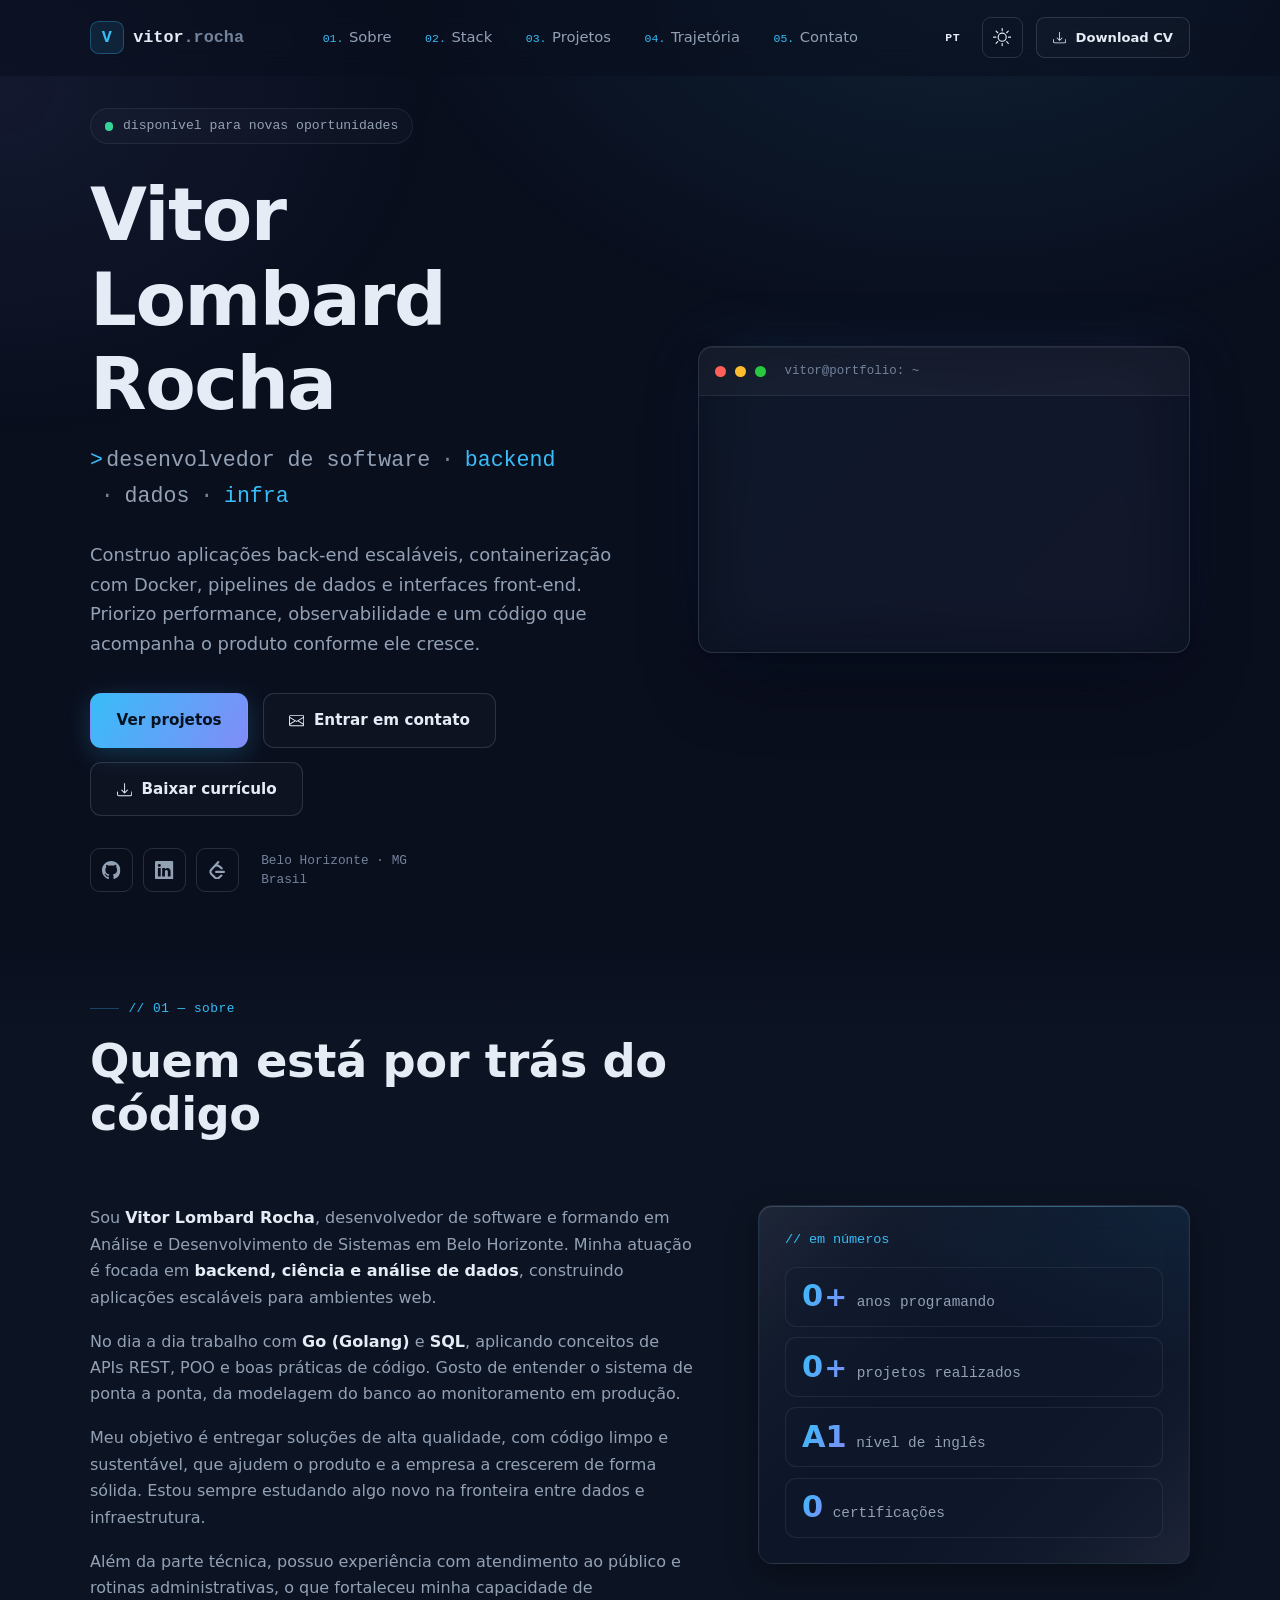
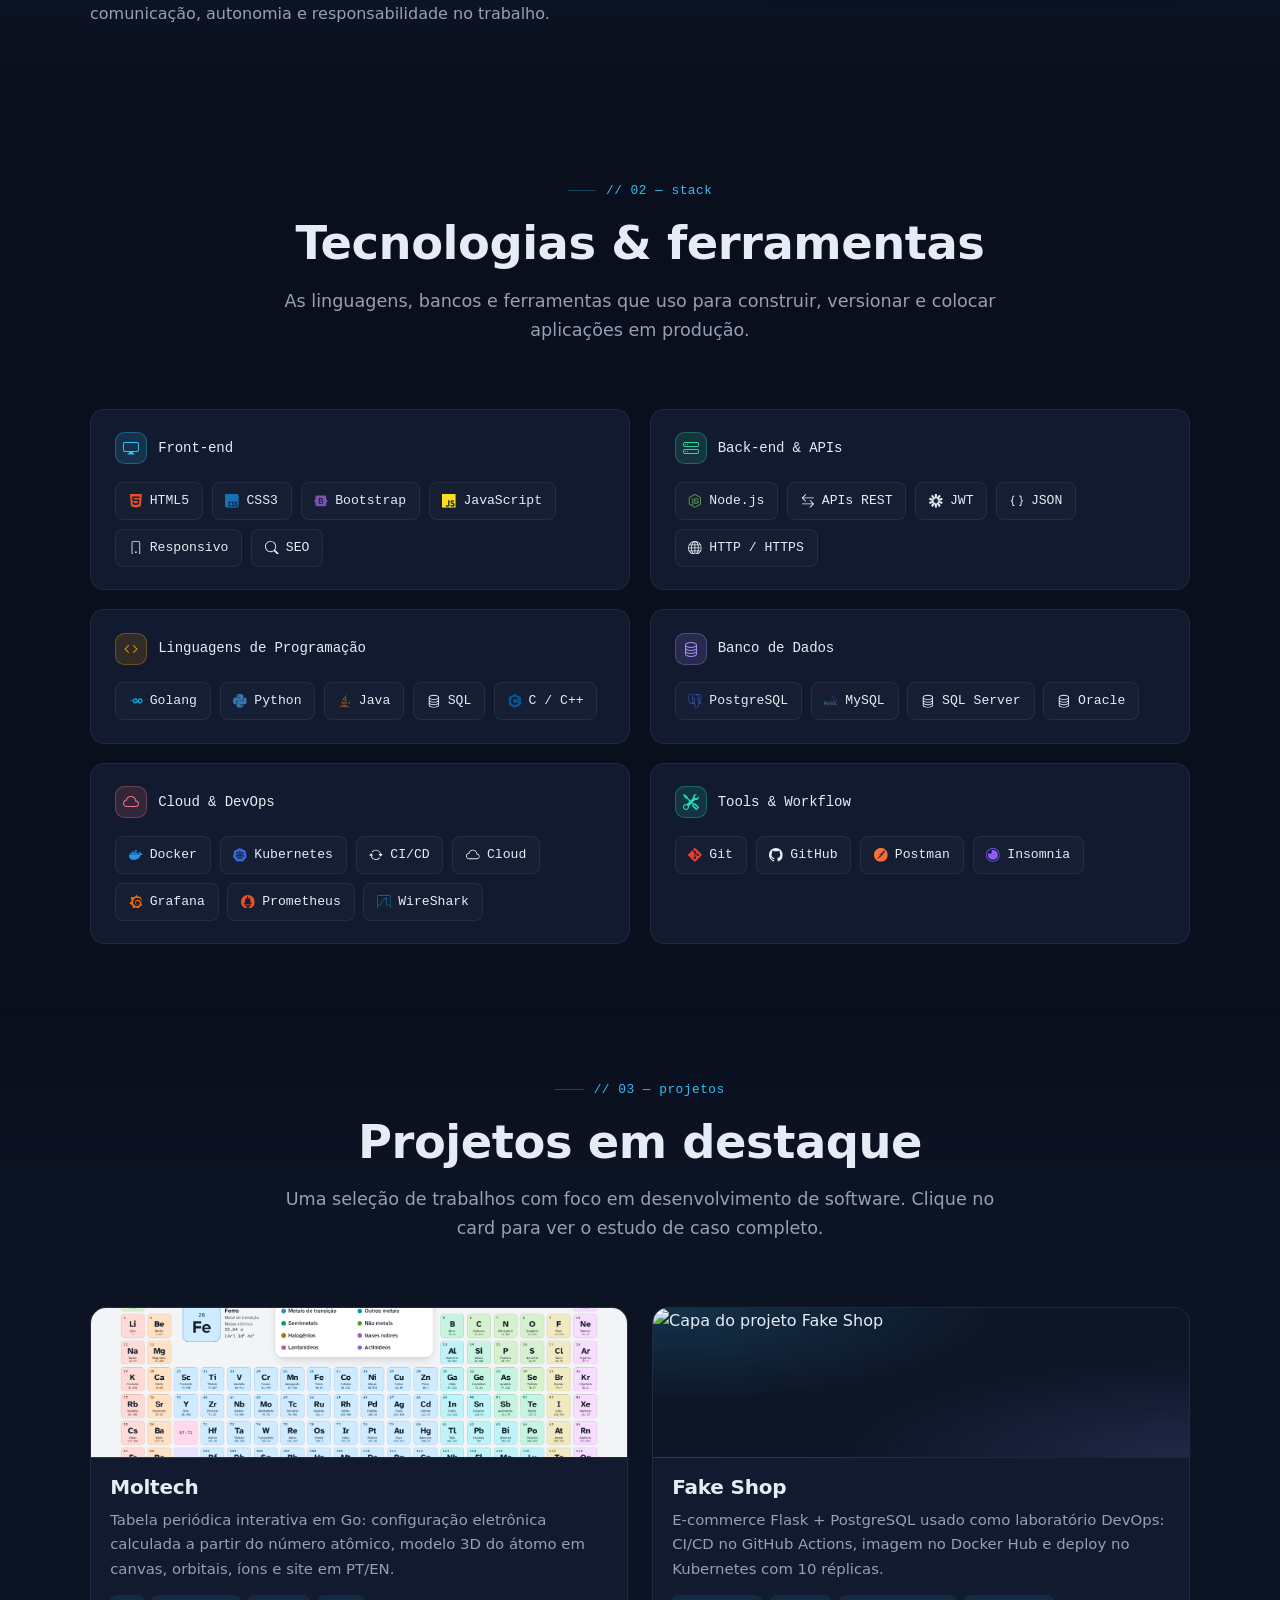
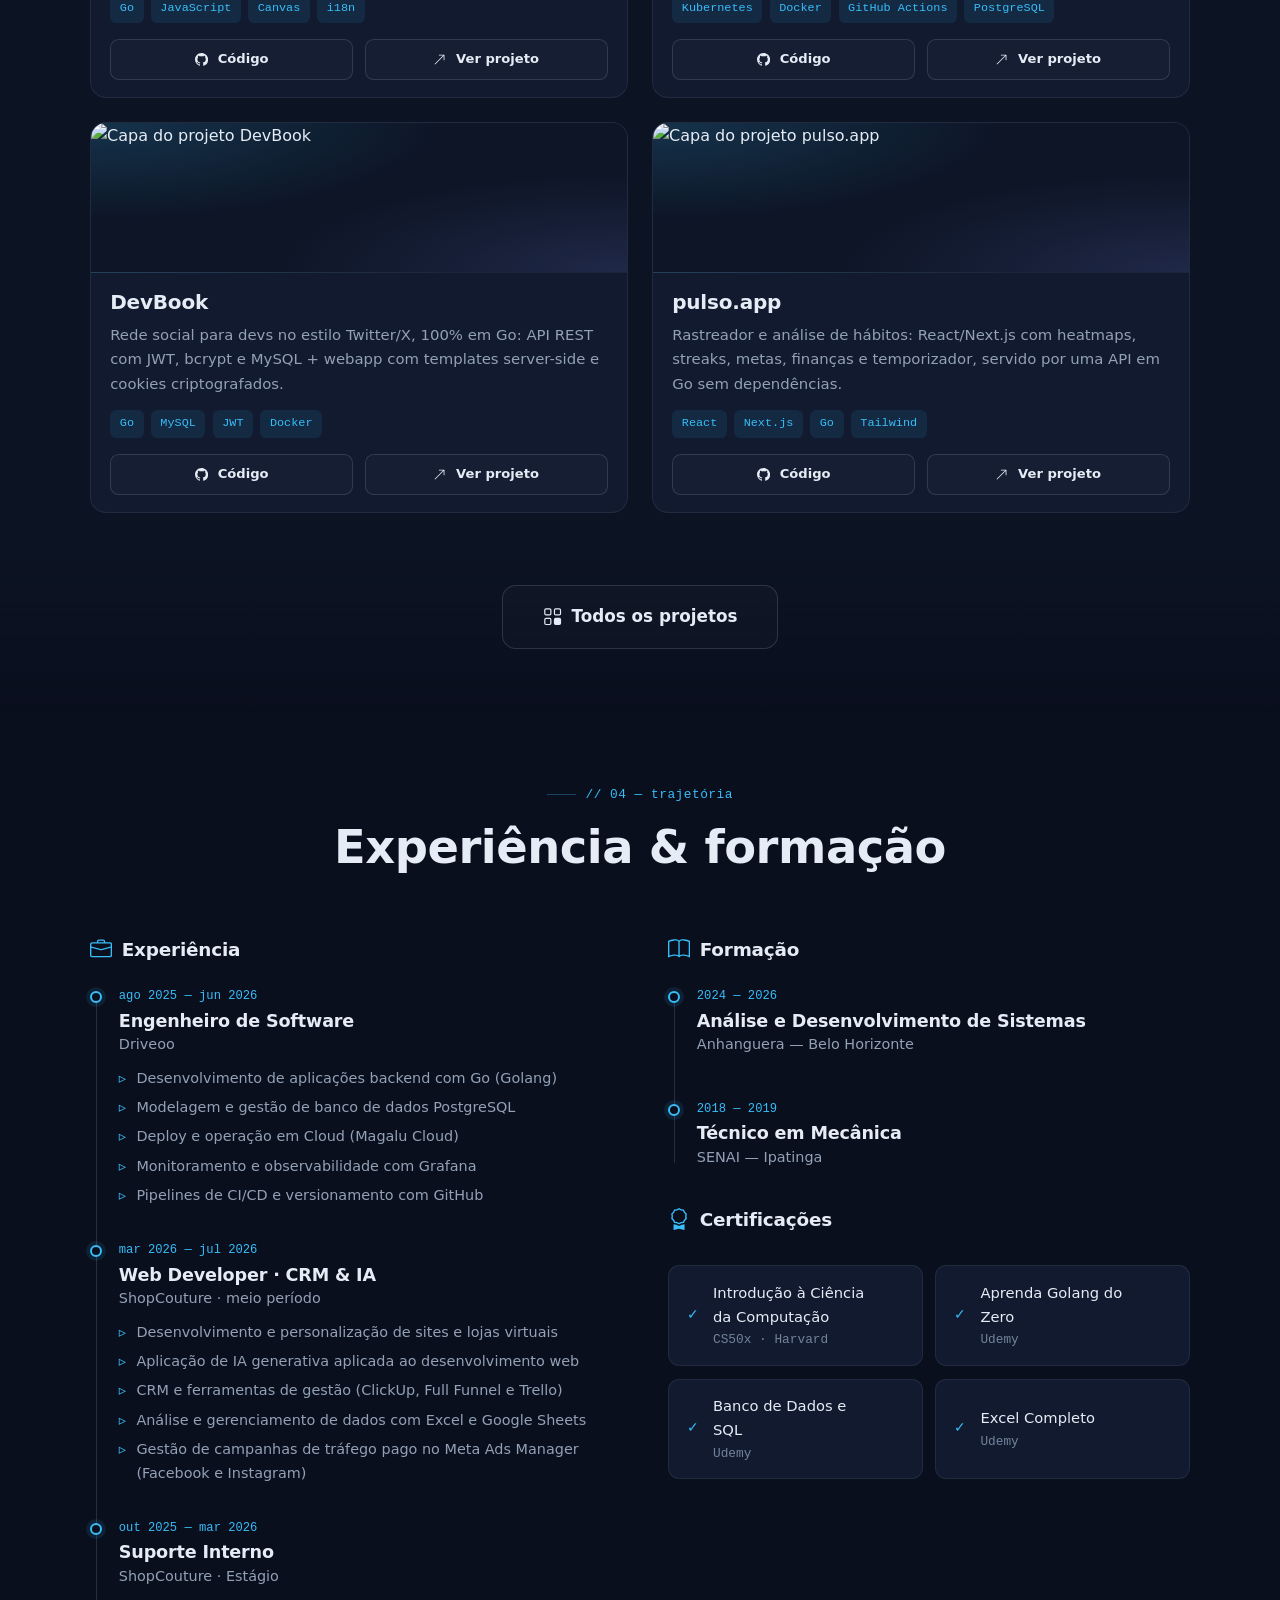
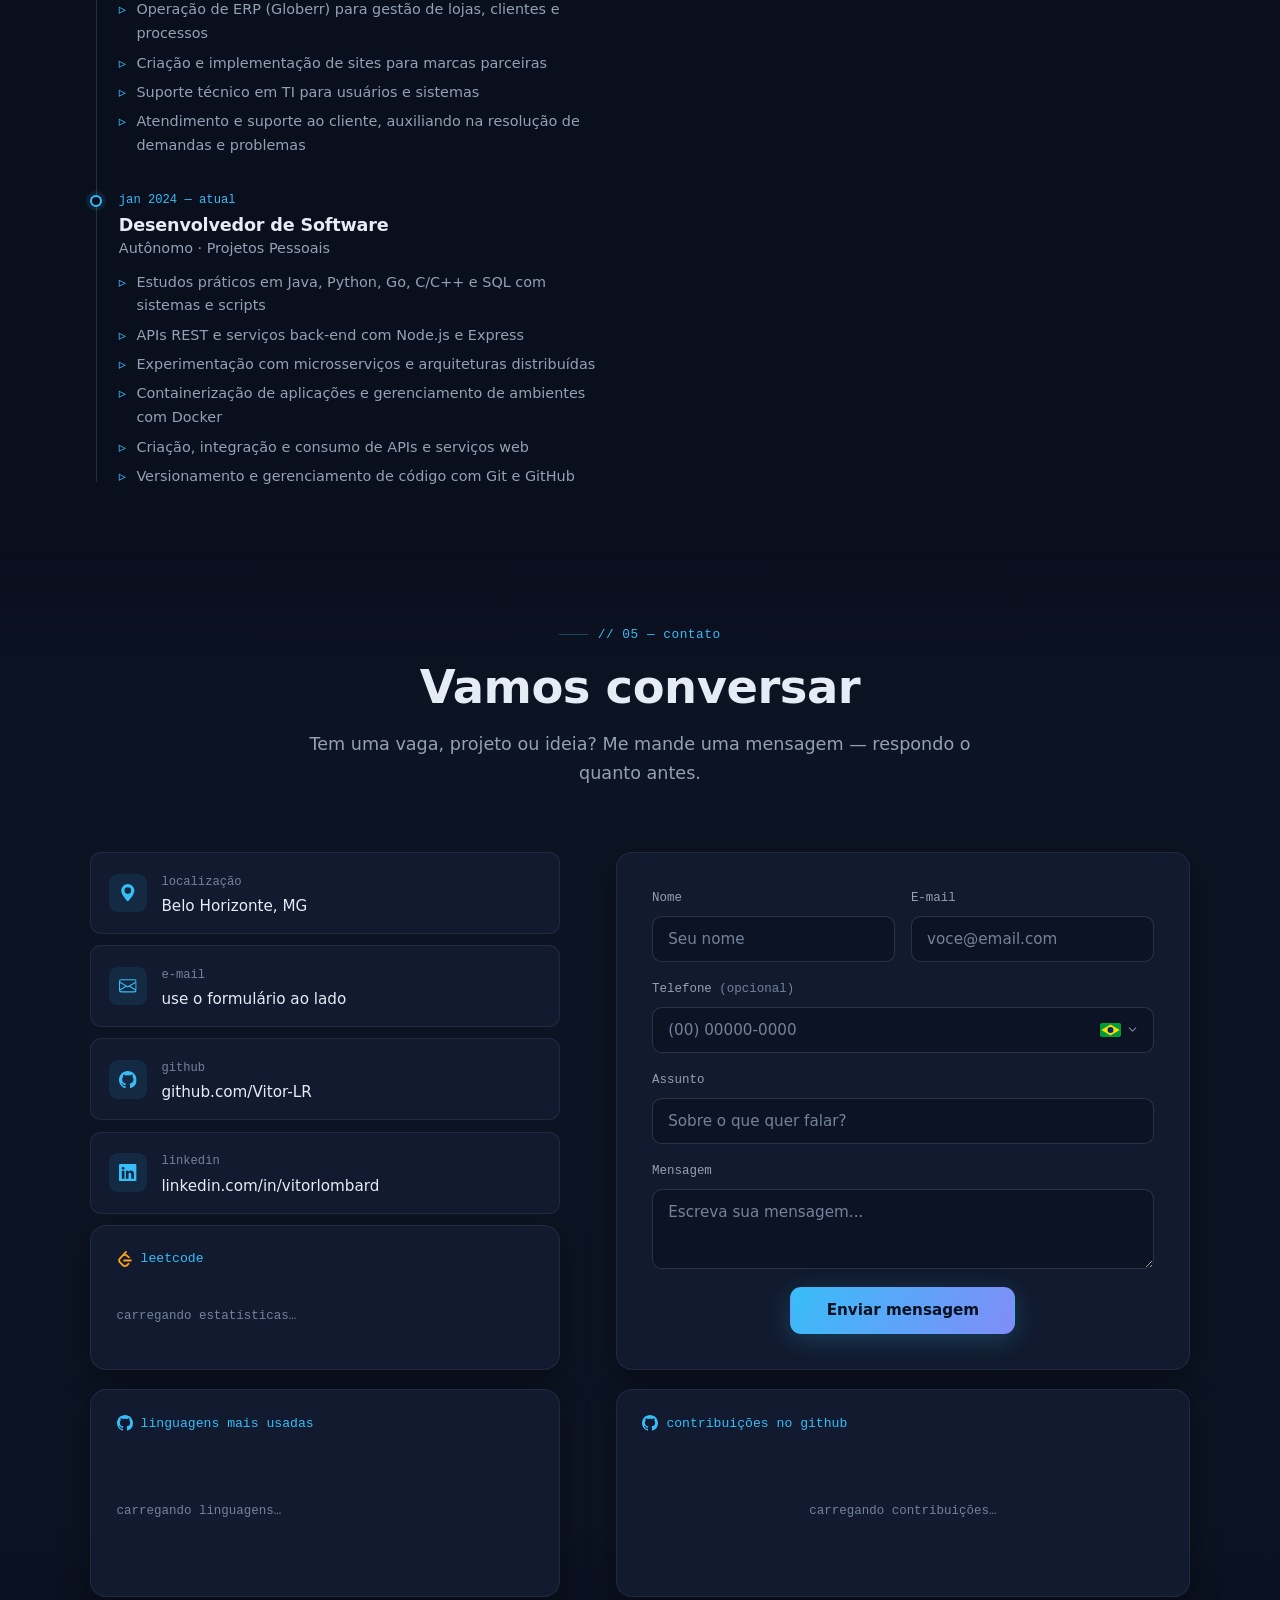
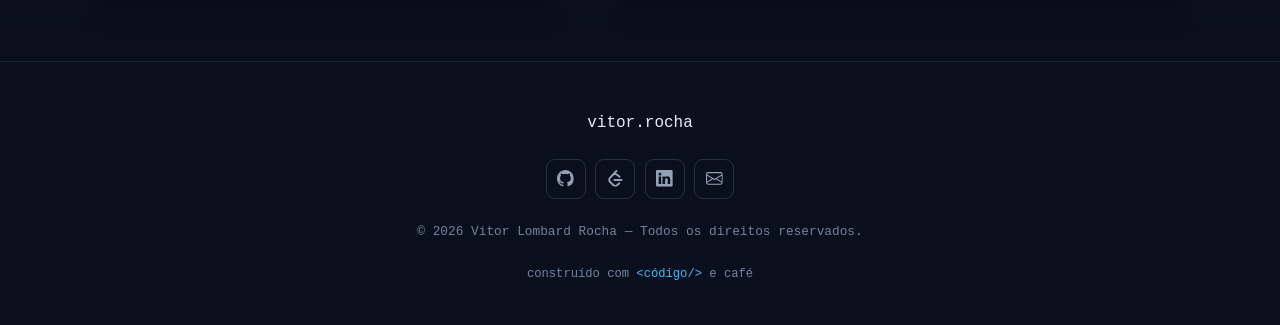
==== commit bd0b1010: "moltech add" ====
--- a/index.html
+++ b/index.html
@@ -572,7 +572,9 @@
                                 <div class="label">anos programando</div>
                             </div>
                             <div class="about-stat">
-                                <div class="num"><span data-count="8">0</span><span class="suffix">+</span></div>
+                                <!-- data-count-projetos: o número vem sozinho da lista em assets/js/projects.js
+                                     (o data-count="9" é só a reserva para quem está sem JavaScript) -->
+                                <div class="num"><span data-count="9" data-count-projetos>0</span><span class="suffix">+</span></div>
                                 <div class="label">projetos realizados</div>
                             </div>
                             <div class="about-stat">
